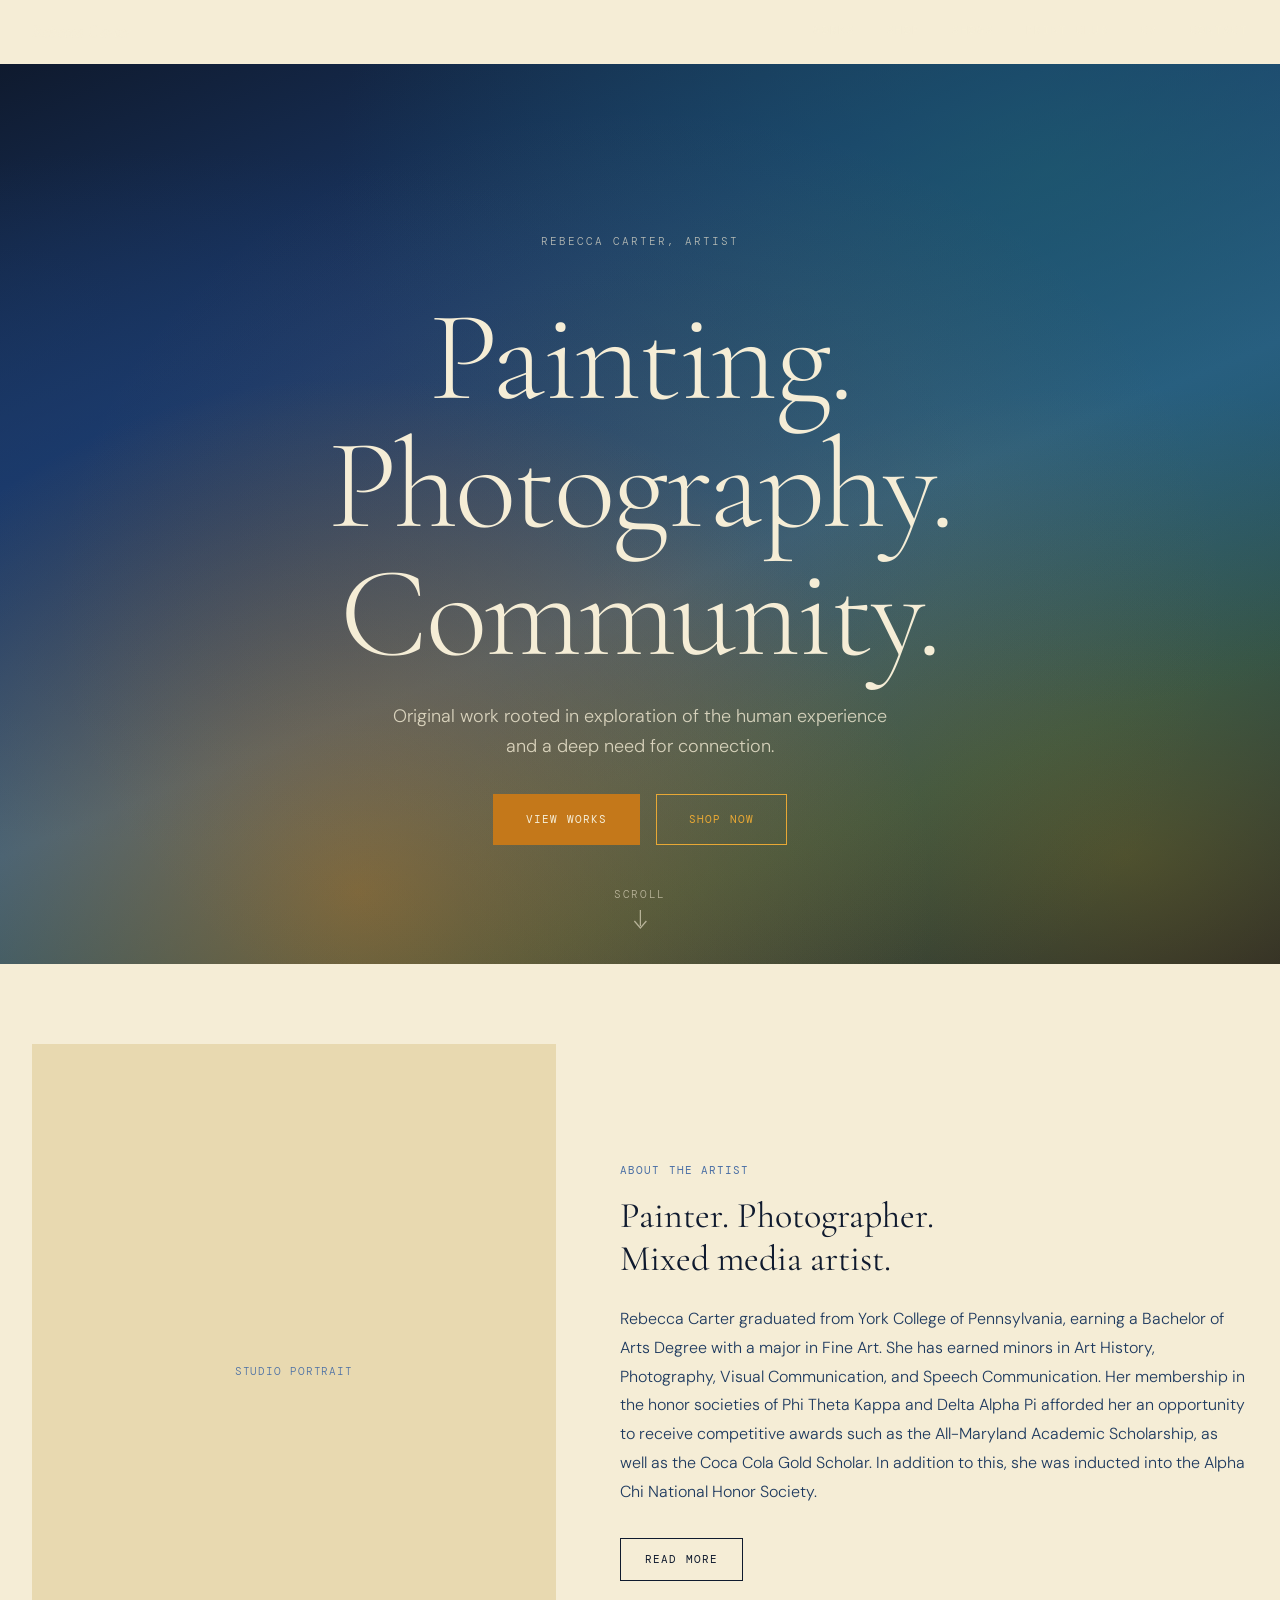
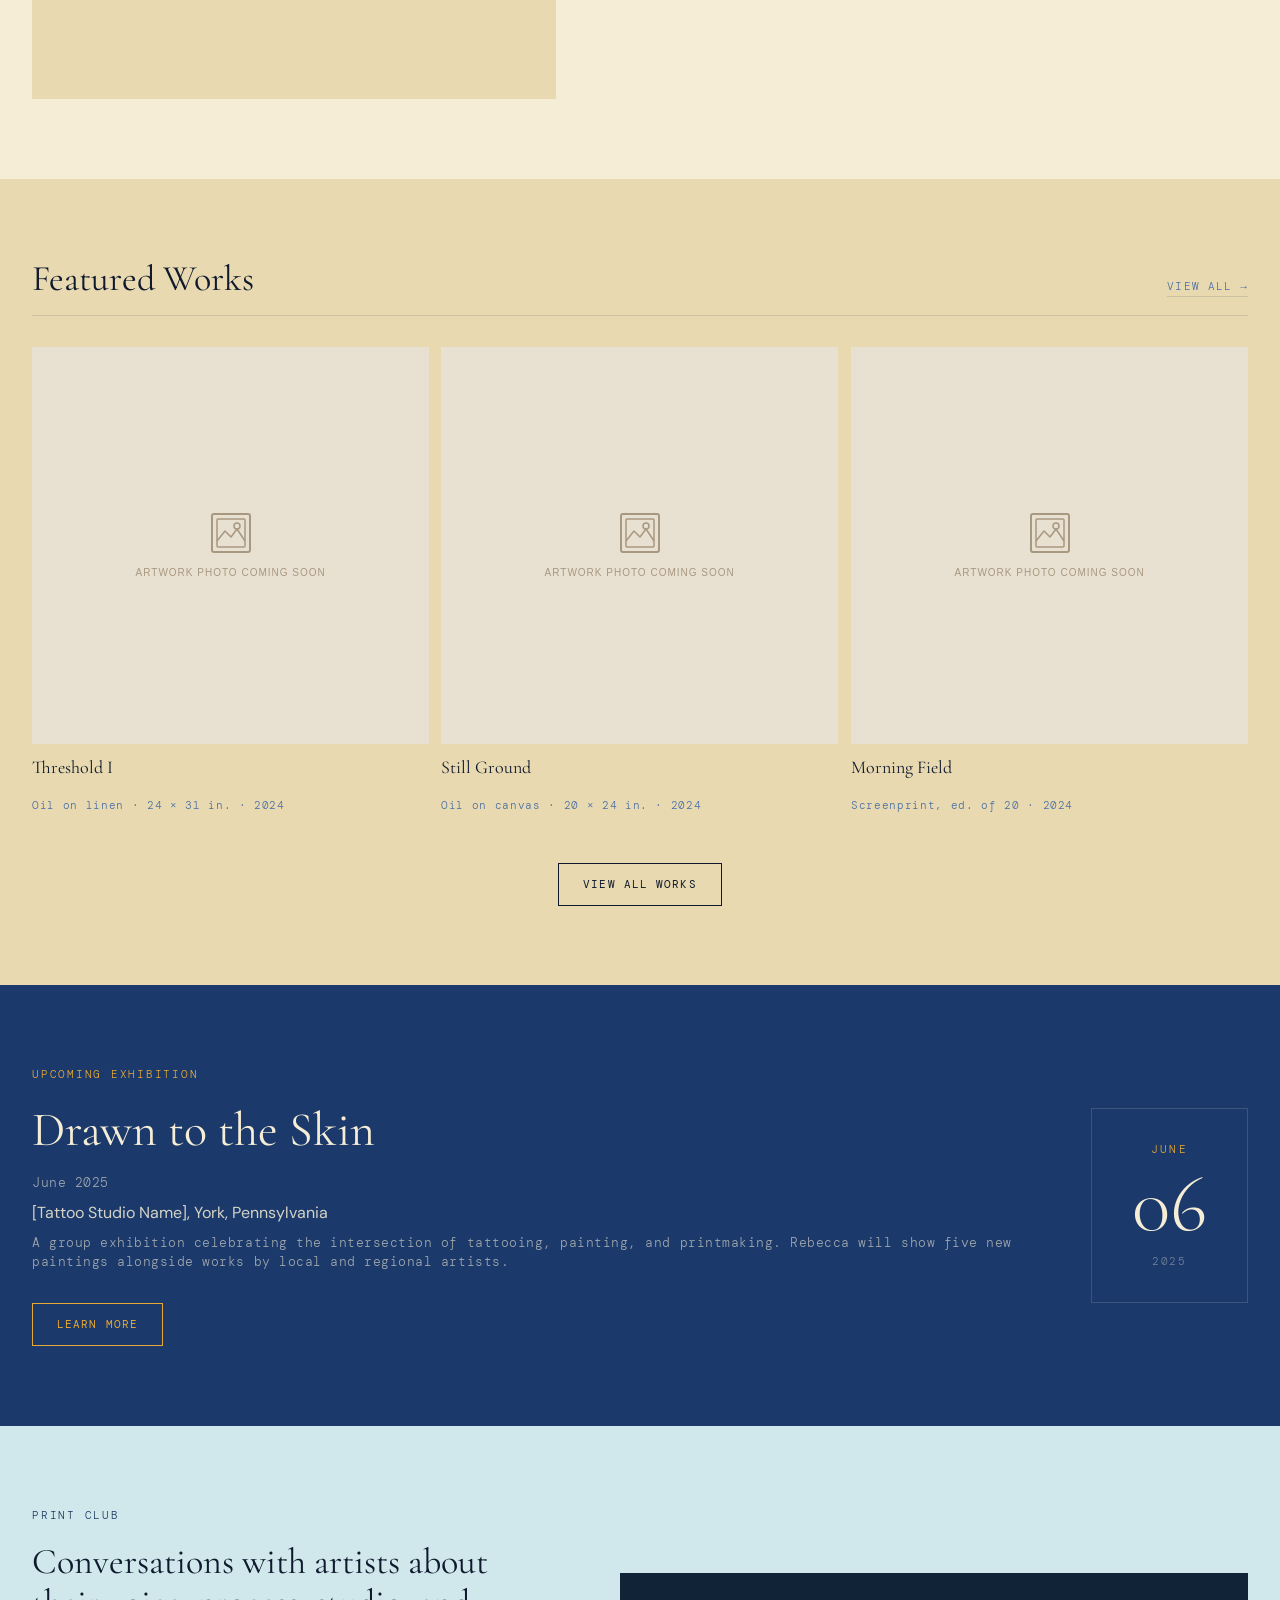
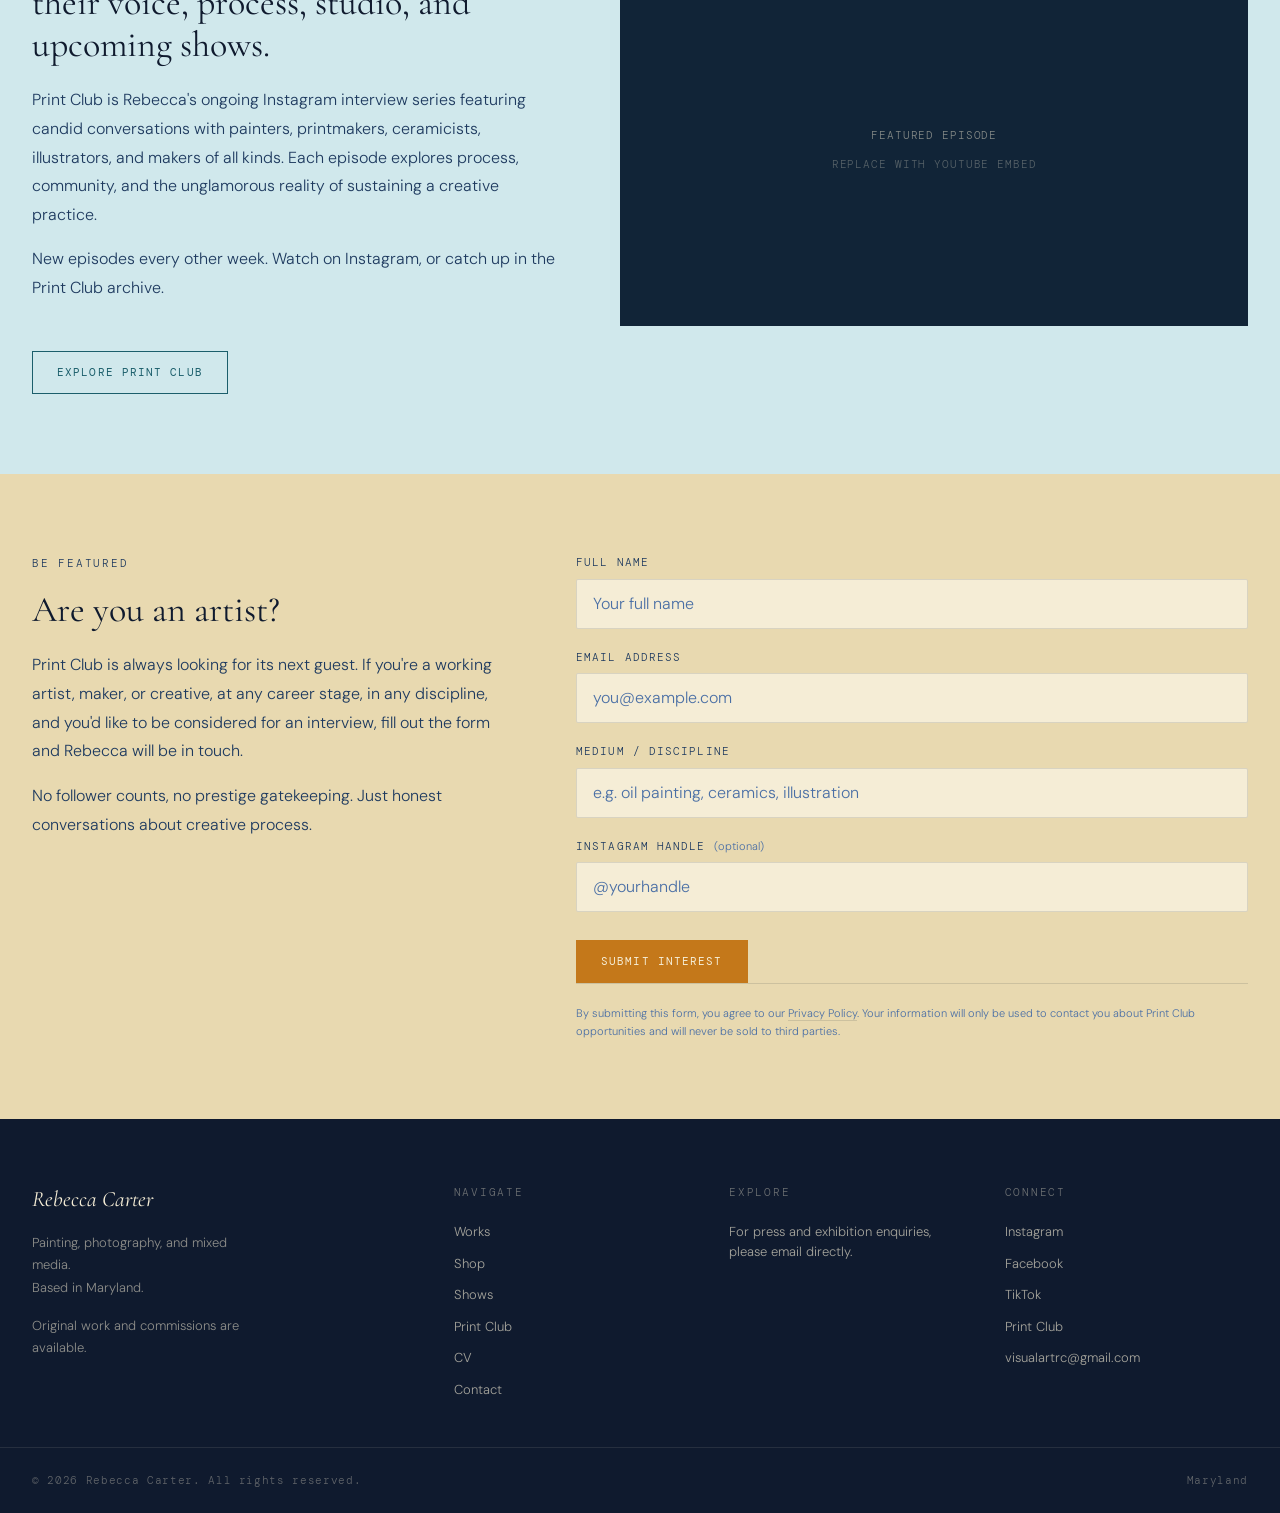
==== index.html @ 57b6abd5 "Shows: unify data into one file, add past-show galleries, newsletter consent Applies Prompt 5 from R" ====
<!DOCTYPE html>
<html lang="en">
<head>
  <meta charset="UTF-8" />
  <meta name="viewport" content="width=device-width, initial-scale=1.0" />
  <title>Rebecca Carter, Artist</title>
  <meta name="description"
        content="Rebecca Carter is a painter, printmaker, and community builder. Explore original works, limited-edition prints, and Print Club, an ongoing interview series celebrating artists." />
  <link rel="stylesheet" href="css/styles.css" />

  <!-- Open Graph (swap in real image when available) -->
  <meta property="og:title"       content="Rebecca Carter, Artist" />
  <meta property="og:description" content="Paintings, craft, and community." />
  <meta property="og:image"       content="https://rebeccacarter.net/assets/images/og-image.jpg" />
  <meta property="og:type"        content="website" />
</head>

<!-- nav-transparent: makes the fixed nav start clear over the video hero -->
<body class="nav-transparent">

  <!-- ① NAV — injected by main.js using NAV_LINKS config -->
  <div id="site-nav"></div>

  <main>

    <!-- ========================================================
         ② HERO — Full-screen video background
         ======================================================== -->
    <section class="hero hero--video" aria-label="Hero">

      <!--
        VIDEO: autoplay + muted are required by all browsers for autoplay to work.
        poster shows a still frame while the video loads.
        Replace the src paths once real assets are available.
        Recommended encoding: H.264 MP4, 1920×1080, ≤ 10 MB, no audio track.
      -->
      <video
        class="hero__bg-video"
        autoplay
        muted
        loop
        playsinline
        preload="none"
        poster="assets/images/hero-poster.jpg"
        aria-hidden="true">
        <source src="assets/videos/hero.mp4" type="video/mp4" />
      </video>

      <!-- Gradient overlay — improves text legibility over any video content -->
      <div class="hero__overlay" aria-hidden="true"></div>

      <div class="hero__content">
        <p class="hero__eyebrow reveal">Rebecca Carter, Artist</p>

        <h1 class="hero__headline reveal reveal-delay-1">
          Painting.<br />Photography.<br />Community.<!-- SWAP: may change to "Collectors" -->
        </h1>

        <p class="hero__tagline reveal reveal-delay-2">
          Original work rooted in exploration of the human experience and a deep need for connection.
        </p>

        <div class="hero__ctas reveal reveal-delay-3">
          <a href="pages/portfolio.html" class="btn btn--filled-light btn--lg">
            View Works
          </a>
          <a href="pages/shop.html" class="btn btn--light btn--lg">
            Shop Now
          </a>
        </div>
      </div>

      <!-- Scroll indicator -->
      <div class="scroll-indicator" aria-hidden="true">
        <span class="scroll-indicator__text">Scroll</span>
        <svg width="14" height="22" viewBox="0 0 14 22" fill="none"
             xmlns="http://www.w3.org/2000/svg" aria-hidden="true">
          <line x1="7" y1="0" x2="7" y2="16" stroke="currentColor" stroke-width="1.25"/>
          <polyline points="1,11 7,18 13,11" fill="none" stroke="currentColor" stroke-width="1.25"/>
        </svg>
      </div>

    </section>


    <!-- ========================================================
         ③ ABOUT SNIPPET — 2-column: image left, bio right
         ======================================================== -->
    <section class="section" aria-labelledby="about-heading">
      <div class="container">
        <div class="about-grid">

          <!-- Left: portrait / studio photo
               Replace .placeholder with:
               <img src="assets/images/rebecca-portrait.jpg"
                    alt="Rebecca Carter in her studio"
                    loading="lazy" />              -->
          <!-- SWAP: Rebecca's photo goes here -->
          <div class="about-image reveal">
            <div class="placeholder">Studio portrait</div>
          </div>

          <!-- Right: bio -->
          <div class="about-text">
            <h4 class="label reveal">About the Artist</h4>

            <h2 id="about-heading" class="reveal reveal-delay-1">
              Painter. Photographer.<br />Mixed media artist.
            </h2>

            <!-- REWRITE PENDING: Rebecca will supply new bio copy -->
            <p class="reveal reveal-delay-2">
              Rebecca Carter graduated from York College of Pennsylvania, earning a Bachelor
              of Arts Degree with a major in Fine Art. She has earned minors in Art History,
              Photography, Visual Communication, and Speech Communication. Her membership
              in the honor societies of Phi Theta Kappa and Delta Alpha Pi afforded her an
              opportunity to receive competitive awards such as the All-Maryland Academic
              Scholarship, as well as the Coca Cola Gold Scholar. In addition to this, she
              was inducted into the Alpha Chi National Honor Society.
            </p>
            <!-- /REWRITE PENDING -->

            <a href="pages/cv.html"
               class="btn reveal reveal-delay-3"
               aria-label="Read Rebecca's full biography and CV">
              Read More
            </a>
          </div>

        </div>
      </div>
    </section>


    <!-- ========================================================
         ④ FEATURED WORKS — 3-column grid
         ======================================================== -->
    <section class="section section--alt" aria-labelledby="featured-heading">
      <!-- DECISION PENDING: may convert from featured works to featured series for broader exposure -->
      <div class="container">

        <div class="section-header reveal">
          <h2 id="featured-heading">Featured Works</h2>
          <a href="pages/portfolio.html" aria-label="View all works">View All &rarr;</a>
        </div>

        <!--
          ARTWORK CARDS — add or remove cards as needed.
          For each image replace .placeholder with:
            <img src="assets/images/your-file.jpg"
                 alt="Work title, medium, dimensions, year"
                 loading="lazy" />
        -->
        <div class="artwork-grid artwork-grid--3">

          <div class="artwork-card reveal">
            <a href="pages/portfolio.html" aria-label="View Threshold I">
              <div class="artwork-card__image">
                <!-- REPLACE: swap this div with <img src="assets/images/threshold-i.jpg" alt="Threshold I" loading="lazy"> -->
                <div class="placeholder" style="background:#E8E0D0; flex-direction:column; gap:10px; color:#A89880;">
                  <svg xmlns="http://www.w3.org/2000/svg" width="44" height="44" viewBox="0 0 44 44" fill="none" aria-hidden="true"><rect x="3" y="3" width="38" height="38" rx="2" stroke="#A89880" stroke-width="2"/><rect x="8" y="8" width="28" height="28" rx="1" stroke="#A89880" stroke-width="1.5"/><path d="M8 30 L16 20 L22 26 L28 18 L36 30" stroke="#A89880" stroke-width="1.5" fill="none" stroke-linejoin="round"/><circle cx="28" cy="15" r="3" stroke="#A89880" stroke-width="1.5"/></svg>
                  <span style="font-size:10px; letter-spacing:0.1em; text-transform:uppercase; font-family:sans-serif;">Artwork photo coming soon</span>
                </div>
              </div>
            </a>
            <div class="artwork-card__meta">
              <p class="artwork-card__title">Threshold I</p>
              <p class="artwork-card__medium">Oil on linen &middot; 24 &times; 31 in. &middot; 2024</p>
            </div>
          </div>

          <div class="artwork-card reveal reveal-delay-1">
            <a href="pages/portfolio.html" aria-label="View Still Ground">
              <div class="artwork-card__image">
                <!-- REPLACE: swap this div with <img src="assets/images/still-ground.jpg" alt="Still Ground" loading="lazy"> -->
                <div class="placeholder" style="background:#E8E0D0; flex-direction:column; gap:10px; color:#A89880;">
                  <svg xmlns="http://www.w3.org/2000/svg" width="44" height="44" viewBox="0 0 44 44" fill="none" aria-hidden="true"><rect x="3" y="3" width="38" height="38" rx="2" stroke="#A89880" stroke-width="2"/><rect x="8" y="8" width="28" height="28" rx="1" stroke="#A89880" stroke-width="1.5"/><path d="M8 30 L16 20 L22 26 L28 18 L36 30" stroke="#A89880" stroke-width="1.5" fill="none" stroke-linejoin="round"/><circle cx="28" cy="15" r="3" stroke="#A89880" stroke-width="1.5"/></svg>
                  <span style="font-size:10px; letter-spacing:0.1em; text-transform:uppercase; font-family:sans-serif;">Artwork photo coming soon</span>
                </div>
              </div>
            </a>
            <div class="artwork-card__meta">
              <p class="artwork-card__title">Still Ground</p>
              <p class="artwork-card__medium">Oil on canvas &middot; 20 &times; 24 in. &middot; 2024</p>
            </div>
          </div>

          <div class="artwork-card reveal reveal-delay-2">
            <a href="pages/portfolio.html" aria-label="View Morning Field (Print)">
              <div class="artwork-card__image">
                <!-- REPLACE: swap this div with <img src="assets/images/morning-field.jpg" alt="Morning Field" loading="lazy"> -->
                <div class="placeholder" style="background:#E8E0D0; flex-direction:column; gap:10px; color:#A89880;">
                  <svg xmlns="http://www.w3.org/2000/svg" width="44" height="44" viewBox="0 0 44 44" fill="none" aria-hidden="true"><rect x="3" y="3" width="38" height="38" rx="2" stroke="#A89880" stroke-width="2"/><rect x="8" y="8" width="28" height="28" rx="1" stroke="#A89880" stroke-width="1.5"/><path d="M8 30 L16 20 L22 26 L28 18 L36 30" stroke="#A89880" stroke-width="1.5" fill="none" stroke-linejoin="round"/><circle cx="28" cy="15" r="3" stroke="#A89880" stroke-width="1.5"/></svg>
                  <span style="font-size:10px; letter-spacing:0.1em; text-transform:uppercase; font-family:sans-serif;">Artwork photo coming soon</span>
                </div>
              </div>
            </a>
            <div class="artwork-card__meta">
              <p class="artwork-card__title">Morning Field</p>
              <p class="artwork-card__medium">Screenprint, ed. of 20 &middot; 2024</p>
            </div>
          </div>

        </div>

        <div style="text-align:center; margin-top:var(--sp-12);" class="reveal">
          <a href="pages/portfolio.html" class="btn">View All Works</a>
        </div>

      </div>
    </section>


    <!-- ========================================================
         ⑤ UPCOMING SHOW CALLOUT — dark ink banner
         ======================================================== -->
    <section class="show-callout" aria-labelledby="show-heading" id="upcomingShowSection">
      <div class="container">

        <div id="upcomingShowContent">
          <p class="show-callout__label reveal">Upcoming Exhibition</p>

          <!--
            UPDATE: Replace placeholder show name, date range, venue name, and
            address once confirmed. The decorative date block (right column)
            uses the opening night day.
          -->
          <h2 id="show-heading" class="reveal reveal-delay-1">
            Drawn to the Skin
          </h2>

          <div class="show-callout__meta reveal reveal-delay-2">
            <span>June 2025</span>
            <strong>
              [Tattoo Studio Name], York, Pennsylvania
            </strong>
            <span>
              A group exhibition celebrating the intersection of tattooing, painting,
              and printmaking. Rebecca will show five new paintings alongside works
              by local and regional artists.
            </span>
          </div>

          <a href="pages/shows.html"
             class="btn btn--light reveal reveal-delay-3"
             aria-label="Learn more about the June show in York PA">
            Learn More
          </a>
        </div>

        <!--
          FALLBACK: shown instead of the content above whenever UPCOMING_SHOWS
          (see script near the end of this file) has no entries. Once Prompt 5's
          shared shows data file exists, UPCOMING_SHOWS should read from it directly.
        -->
        <div id="noUpcomingShowsFallback" style="display:none;">
          <p class="show-callout__label reveal">Upcoming Exhibition</p>
          <h2 class="reveal reveal-delay-1">No Upcoming Shows Right Now</h2>
          <div class="show-callout__meta reveal reveal-delay-2">
            <span>
              No upcoming shows right now. In the meantime, you can find my work in the shop.
            </span>
          </div>
          <div class="reveal reveal-delay-3" style="display:flex; gap:var(--sp-4); margin-top:var(--sp-4);">
            <a href="pages/shop.html" class="btn btn--light">
              Shop
            </a>
            <a href="#" target="_blank" rel="noopener noreferrer" class="btn btn--light">
              <!-- SWAP: eBay store URL -->
              eBay Store
            </a>
          </div>
        </div>

        <!-- Decorative date block — hidden on tablet/mobile via CSS -->
        <div class="show-callout__date-block" aria-hidden="true">
          <span class="show-callout__month">June</span>
          <span class="show-callout__day">06</span>
          <span class="show-callout__year">2025</span>
        </div>

      </div>
    </section>


    <!-- ========================================================
         ⑥ PRINT CLUB TEASER — sage green, interview series
         ======================================================== -->
    <section class="section pc-teaser" aria-labelledby="pc-heading">
      <div class="container">
        <div class="pc-teaser-grid">

          <!-- Left: text -->
          <div class="pc-teaser__text">
            <p class="pc-teaser__eyebrow reveal">Print Club</p>

            <h2 id="pc-heading" class="reveal reveal-delay-1">
              Conversations with artists about their voice, process, studio, and upcoming shows.
            </h2>

            <p class="reveal reveal-delay-2">
              Print Club is Rebecca's ongoing Instagram interview series featuring candid
              conversations with painters, printmakers, ceramicists, illustrators, and
              makers of all kinds. Each episode explores process, community, and the
              unglamorous reality of sustaining a creative practice.
            </p>

            <p class="reveal reveal-delay-2">
              New episodes every other week. Watch on Instagram, or catch up in the
              Print Club archive.
            </p>

            <a href="pages/print-club.html"
               class="btn btn--sage reveal reveal-delay-3"
               aria-label="Explore Print Club episodes">
              Explore Print Club
            </a>
          </div>

          <!-- Right: featured video embed (16:9) -->
          <div class="reveal reveal-delay-1">
            <!--
              EMBED: Replace the placeholder below with a real YouTube iframe.
              Copy-paste the block below and fill in YOUR_VIDEO_ID:

              <iframe
                src="https://www.youtube.com/embed/YOUR_VIDEO_ID"
                title="Print Club — Featured Interview"
                allow="accelerometer; autoplay; clipboard-write; encrypted-media; gyroscope; picture-in-picture; web-share"
                allowfullscreen
                loading="lazy">
              </iframe>

              Or for a self-hosted video:
              <video controls poster="assets/images/pc-episode-poster.jpg">
                <source src="assets/videos/print-club-episode.mp4" type="video/mp4" />
              </video>
            -->
            <div class="video-embed" role="img" aria-label="Print Club featured episode, video placeholder">
              <div class="placeholder">
                <span>Featured Episode</span>
                <span class="placeholder__sub">Replace with YouTube embed</span>
              </div>
            </div>
          </div>

        </div>
      </div>
    </section>


    <!-- ========================================================
         ⑦ ARTIST SIGN-UP — interest form for Print Club guests
         ======================================================== -->
    <section class="section artist-signup" id="artist-signup"
             aria-labelledby="signup-heading">
      <div class="container">
        <div class="signup-layout">

          <!-- Left: intro copy -->
          <div class="signup-intro">
            <p class="signup-intro__eyebrow reveal">Be Featured</p>

            <h2 id="signup-heading" class="reveal reveal-delay-1">
              Are you an artist?
            </h2>

            <p class="reveal reveal-delay-2">
              Print Club is always looking for its next guest. If you're a working
              artist, maker, or creative, at any career stage, in any discipline,
              and you'd like to be considered for an interview, fill out the form and
              Rebecca will be in touch.
            </p>

            <p class="reveal reveal-delay-2">
              No follower counts, no prestige gatekeeping. Just honest conversations
              about creative process.
            </p>
          </div>

          <!-- Right: form -->
          <div class="reveal reveal-delay-1">

            <!--
              BACKEND REQUIRED — This form uses Formspree for zero-config submissions.

              Setup (free tier handles 50 submissions/month):
              1. Sign up at formspree.io
              2. Click "New Form", give it a name, and copy the form endpoint URL
              3. Replace "YOUR_FORM_ID" in the action attribute below
              4. Formspree will email Rebecca with each submission

              Alternative: replace the action with any serverless function endpoint
              (Netlify Forms, AWS Lambda, etc.) — see README for details.
            -->
            <form
              class="form"
              id="artistSignupForm"
              action="https://formspree.io/f/YOUR_FORM_ID"
              method="POST">

              <!-- Honeypot spam field — hidden from real users -->
              <input type="text" name="_gotcha" style="display:none" tabindex="-1" />
              <!-- Send to a readable subject line in Formspree -->
              <input type="hidden" name="_subject" value="Print Club Artist Interest" />

              <div class="form-group">
                <label class="form-label" for="artistName">Full Name</label>
                <input
                  class="form-input"
                  type="text"
                  id="artistName"
                  name="name"
                  autocomplete="name"
                  placeholder="Your full name"
                  required />
              </div>

              <div class="form-group">
                <label class="form-label" for="artistEmail">Email Address</label>
                <input
                  class="form-input"
                  type="email"
                  id="artistEmail"
                  name="email"
                  autocomplete="email"
                  placeholder="you@example.com"
                  required />
              </div>

              <div class="form-group">
                <label class="form-label" for="artistMedium">Medium / Discipline</label>
                <input
                  class="form-input"
                  type="text"
                  id="artistMedium"
                  name="medium"
                  placeholder="e.g. oil painting, ceramics, illustration"
                  required />
              </div>

              <div class="form-group">
                <label class="form-label" for="artistInstagram">
                  Instagram Handle
                  <span style="font-family:var(--font-body); letter-spacing:0; text-transform:none;
                                color:var(--ink-light); font-size:var(--text-xs);"> (optional)</span>
                </label>
                <input
                  class="form-input"
                  type="text"
                  id="artistInstagram"
                  name="instagram"
                  placeholder="@yourhandle"
                  autocomplete="off" />
              </div>

              <button
                type="submit"
                class="btn btn--filled-terra"
                style="align-self:flex-start; margin-top:var(--sp-2);">
                Submit Interest
              </button>

            </form>

            <!-- Legal disclaimer -->
            <p class="legal-disclaimer">
              By submitting this form, you agree to our
              <a href="#">Privacy Policy</a>.
              Your information will only be used to contact you about Print Club
              opportunities and will never be sold to third parties.
            </p>

          </div>
        </div>
      </div>
    </section>


  </main>

  <!-- ⑧ FOOTER — injected by main.js -->
  <div id="site-footer"></div>

  <script src="js/main.js"></script>
  <script src="data/shows.js"></script>

  <script>
  (function () {
    'use strict';

    /* Same SHOWS_DATA file (data/shows.js) that pages/shows.html renders
       from — this just checks whether any upcoming show exists. */
    var upcomingShows = SHOWS_DATA.filter(function (s) { return s.status === 'upcoming'; });

    var content        = document.getElementById('upcomingShowContent');
    var fallback       = document.getElementById('noUpcomingShowsFallback');
    var dateBlock      = document.querySelector('#upcomingShowSection .show-callout__date-block');

    if (upcomingShows.length === 0 && content && fallback) {
      content.style.display  = 'none';
      fallback.style.display = 'block';
      if (dateBlock) dateBlock.style.display = 'none';
    }
  })();
  </script>

</body>
</html>
---- css/styles.css ----
/* ============================================================
   Rebecca Carter — Design System
   ============================================================ */

/* 0. Fonts
   ============================================================ */

@import url('https://fonts.googleapis.com/css2?family=Cormorant+Garamond:ital,wght@0,300;0,400;0,500;1,300;1,400;1,500&family=DM+Mono:wght@300;400&family=DM+Sans:wght@300;400;500&display=swap');


/* 1. Custom Properties
   ============================================================ */

:root {
  /* Palette — Van Gogh */
  --cream:        #F5EDD6;   /* warm parchment        */
  --cream-dark:   #E8D9B0;   /* deeper wheat          */
  --ink:          #0F1A2E;   /* deep midnight blue    */
  --ink-mid:      #1E3A5F;   /* cobalt blue           */
  --ink-light:    #4A6FA5;   /* periwinkle            */
  --terra:        #C4781A;   /* golden ochre          */
  --terra-light:  #E8A835;   /* sunflower yellow      */
  --terra-pale:   #FAF0D0;   /* pale wheat            */
  --sage:         #1B5E6B;   /* deep teal             */
  --sage-pale:    #D0E8EC;   /* pale teal             */
  --gold:         #B8860B;   /* dark goldenrod        */
  --gold-pale:    #FFF3C4;   /* pale gold             */

  /* Typography */
  --font-display: 'Cormorant Garamond', Georgia, serif;
  --font-body:    'DM Sans', system-ui, sans-serif;
  --font-mono:    'DM Mono', 'Courier New', monospace;

  /* Type scale */
  --text-xs:   0.6875rem;   /* 11px */
  --text-sm:   0.8125rem;   /* 13px */
  --text-base: 1rem;        /* 16px */
  --text-md:   1.125rem;    /* 18px */
  --text-lg:   1.375rem;    /* 22px */
  --text-xl:   1.75rem;     /* 28px */
  --text-2xl:  2.25rem;     /* 36px */
  --text-3xl:  3rem;        /* 48px */
  --text-4xl:  4rem;        /* 64px */

  /* Spacing scale */
  --sp-1:  0.25rem;
  --sp-2:  0.5rem;
  --sp-3:  0.75rem;
  --sp-4:  1rem;
  --sp-5:  1.25rem;
  --sp-6:  1.5rem;
  --sp-8:  2rem;
  --sp-10: 2.5rem;
  --sp-12: 3rem;
  --sp-16: 4rem;
  --sp-20: 5rem;
  --sp-24: 6rem;
  --sp-32: 8rem;

  /* Layout */
  --max-width:    1280px;
  --nav-height:   64px;
  --border-color: color-mix(in srgb, var(--ink) 12%, transparent);

  /* Motion */
  --ease-out:  cubic-bezier(0.22, 1, 0.36, 1);
  --ease-in:   cubic-bezier(0.64, 0, 0.78, 0);
  --duration:  0.3s;

  /* Radius */
  --radius-sm: 2px;
  --radius:    4px;
}


/* 2. Reset
   ============================================================ */

*, *::before, *::after {
  box-sizing: border-box;
  margin: 0;
  padding: 0;
}

html {
  font-size: 16px;
  scroll-behavior: smooth;
  -webkit-text-size-adjust: 100%;
  hanging-punctuation: first last;
}

body {
  min-height: 100vh;
  line-height: 1.5;
  -webkit-font-smoothing: antialiased;
  text-rendering: optimizeLegibility;
}

img, picture, video, canvas, svg {
  display: block;
  max-width: 100%;
}

input, button, textarea, select {
  font: inherit;
}

p, h1, h2, h3, h4, h5, h6 {
  overflow-wrap: break-word;
}

ul, ol {
  list-style: none;
}

a {
  color: inherit;
  text-decoration: none;
}


/* 3. Base
   ============================================================ */

body {
  background-color: var(--cream);
  color: var(--ink);
  font-family: var(--font-body);
  font-weight: 300;
  font-size: var(--text-base);
  display: flex;
  flex-direction: column;
}

main {
  flex: 1;
  padding-top: var(--nav-height);
}

::selection {
  background-color: var(--terra-pale);
  color: var(--terra);
}


/* 4. Typography
   ============================================================ */

/* Display / Headings — Cormorant Garamond */
h1, h2, h3,
.display,
.heading {
  font-family: var(--font-display);
  font-weight: 400;
  line-height: 1.1;
  color: var(--ink);
}

h1          { font-size: clamp(var(--text-3xl), 6vw, var(--text-4xl)); }
h2          { font-size: clamp(var(--text-xl), 3.5vw, var(--text-3xl)); }
h3          { font-size: var(--text-lg); }
h4          { font-family: var(--font-mono); font-size: var(--text-xs); font-weight: 400;
              letter-spacing: 0.12em; text-transform: uppercase; color: var(--ink-light); }

/* Body — DM Sans */
p {
  font-family: var(--font-body);
  font-weight: 300;
  font-size: var(--text-base);
  line-height: 1.7;
  color: var(--ink-mid);
  margin-bottom: var(--sp-4);
}

p:last-child { margin-bottom: 0; }

/* Mono / labels — DM Mono */
.label, .tag, .mono {
  font-family: var(--font-mono);
  font-size: var(--text-xs);
  font-weight: 400;
  letter-spacing: 0.1em;
  text-transform: uppercase;
  color: var(--ink-light);
}

/* Utility */
.text-display  { font-family: var(--font-display); }
.text-body     { font-family: var(--font-body); }
.text-mono     { font-family: var(--font-mono); }
.text-italic   { font-style: italic; }
.text-muted    { color: var(--ink-light); }
.text-terra    { color: var(--terra); }
.text-sage     { color: var(--sage); }
.text-gold     { color: var(--gold); }
.text-sm       { font-size: var(--text-sm); }
.text-xs       { font-size: var(--text-xs); }
.text-center   { text-align: center; }
.text-balance  { text-wrap: balance; }


/* 5. Layout Utilities
   ============================================================ */

.container {
  width: 100%;
  max-width: var(--max-width);
  margin-inline: auto;
  padding-inline: var(--sp-8);
}

.section {
  padding-block: var(--sp-20);
}

.section--sm {
  padding-block: var(--sp-12);
}

.section--alt {
  background-color: var(--cream-dark);
}

.divider {
  border: none;
  border-top: 1px solid var(--border-color);
  margin-block: var(--sp-8);
}

/* Grid */
.grid {
  display: grid;
  gap: var(--sp-3);
}

.grid-2 { grid-template-columns: repeat(2, 1fr); }
.grid-3 { grid-template-columns: repeat(3, 1fr); }
.grid-4 { grid-template-columns: repeat(4, 1fr); }

.grid-auto-fill {
  grid-template-columns: repeat(auto-fill, minmax(280px, 1fr));
}

/* Flex */
.flex        { display: flex; }
.flex-center { display: flex; align-items: center; justify-content: center; }
.flex-between{ display: flex; align-items: center; justify-content: space-between; }
.gap-sm      { gap: var(--sp-4); }
.gap-md      { gap: var(--sp-8); }

/* Max widths */
.prose  { max-width: 60ch; }
.narrow { max-width: 480px; }


/* 6. Navigation
   ============================================================ */

.site-nav {
  position: fixed;
  top: 0;
  left: 0;
  right: 0;
  height: var(--nav-height);
  background-color: var(--ink);
  border-bottom: 1px solid color-mix(in srgb, var(--cream) 10%, transparent);
  z-index: 200;
  /* Own compositor layer — prevents scroll from triggering nav repaints */
  transform: translateZ(0);
  /* Subtle backdrop blur for when content scrolls under */
  backdrop-filter: blur(8px);
  -webkit-backdrop-filter: blur(8px);
  background-color: color-mix(in srgb, var(--ink) 95%, transparent);
}

.site-nav .container {
  height: 100%;
  display: flex;
  align-items: center;
  justify-content: space-between;
}

/* Logo */
.nav-logo a {
  font-family: var(--font-display);
  font-style: italic;
  font-weight: 400;
  font-size: var(--text-md);
  color: var(--cream);
  letter-spacing: 0.01em;
  transition: color var(--duration) var(--ease-out);
}

.nav-logo a:hover { color: var(--terra-light); }

/* Links */
.nav-links {
  display: flex;
  align-items: center;
  gap: var(--sp-8);
}

.nav-links a {
  font-family: var(--font-mono);
  font-size: var(--text-xs);
  font-weight: 400;
  letter-spacing: 0.12em;
  text-transform: uppercase;
  color: color-mix(in srgb, var(--cream) 70%, transparent);
  position: relative;
  padding-bottom: 2px;
  transition: color var(--duration) var(--ease-out);
}

.nav-links a::after {
  content: '';
  position: absolute;
  bottom: 0;
  left: 0;
  right: 0;
  height: 1px;
  background-color: var(--terra-light);
  transform: scaleX(0);
  transform-origin: left;
  transition: transform var(--duration) var(--ease-out);
}

.nav-links a:hover { color: var(--cream); }
.nav-links a:hover::after { transform: scaleX(1); }

.nav-links a.active {
  color: var(--terra-light);
}

.nav-links a.active::after {
  transform: scaleX(1);
}

/* Mobile toggle */
.nav-toggle {
  display: none;
  flex-direction: column;
  justify-content: center;
  gap: 5px;
  background: none;
  border: none;
  cursor: pointer;
  padding: var(--sp-2);
  width: 36px;
  height: 36px;
}

.nav-toggle span {
  display: block;
  width: 22px;
  height: 1.5px;
  background-color: var(--cream);
  transition: transform var(--duration) var(--ease-out),
              opacity var(--duration) var(--ease-out);
}

.nav-toggle[aria-expanded="true"] span:nth-child(1) {
  transform: translateY(6.5px) rotate(45deg);
}
.nav-toggle[aria-expanded="true"] span:nth-child(2) {
  opacity: 0;
  transform: scaleX(0);
}
.nav-toggle[aria-expanded="true"] span:nth-child(3) {
  transform: translateY(-6.5px) rotate(-45deg);
}


/* 7. Reveal Animation (driven by IntersectionObserver in main.js)
   ============================================================ */

.reveal {
  opacity: 0;
  transform: translateY(28px);
  transition: opacity 0.7s var(--ease-out),
              transform 0.7s var(--ease-out);
  will-change: transform;
}

.reveal.is-visible {
  opacity: 1;
  transform: translateY(0);
}

/* Stagger children by adding delay via nth-child or data attributes */
.reveal-delay-1 { transition-delay: 0.1s; }
.reveal-delay-2 { transition-delay: 0.2s; }
.reveal-delay-3 { transition-delay: 0.3s; }
.reveal-delay-4 { transition-delay: 0.4s; }


/* 8. Hero (Home)
   ============================================================ */

.hero {
  min-height: calc(100vh - var(--nav-height));
  display: flex;
  flex-direction: column;
  align-items: center;
  justify-content: center;
  text-align: center;
  padding-block: var(--sp-32);
  padding-inline: var(--sp-8);
}

.hero__eyebrow {
  font-family: var(--font-mono);
  font-size: var(--text-xs);
  letter-spacing: 0.18em;
  text-transform: uppercase;
  color: var(--terra);
  margin-bottom: var(--sp-5);
}

.hero__title {
  font-family: var(--font-display);
  font-weight: 300;
  font-size: clamp(var(--text-3xl), 8vw, var(--text-4xl));
  line-height: 1.05;
  letter-spacing: -0.01em;
  max-width: 14ch;
}

.hero__subtitle {
  font-family: var(--font-display);
  font-style: italic;
  font-weight: 300;
  font-size: clamp(var(--text-md), 2.5vw, var(--text-xl));
  color: var(--ink-light);
  margin-top: var(--sp-4);
  letter-spacing: 0.02em;
}

.hero__media {
  width: 100%;
  max-width: 900px;
  margin-top: var(--sp-12);
  aspect-ratio: 16 / 9;
  overflow: hidden;
  background-color: var(--cream-dark);
}

.hero__media img,
.hero__media video {
  width: 100%;
  height: 100%;
  object-fit: cover;
}


/* 9. Artwork Grid / Cards
   ============================================================ */

.artwork-grid {
  display: grid;
  gap: var(--sp-3);
}

.artwork-grid--2 { grid-template-columns: repeat(2, 1fr); }
.artwork-grid--3 { grid-template-columns: repeat(3, 1fr); }
.artwork-grid--4 { grid-template-columns: repeat(4, 1fr); }

.artwork-card {
  display: flex;
  flex-direction: column;
}

.artwork-card__image {
  position: relative;
  overflow: hidden;
  background-color: var(--cream-dark);
  aspect-ratio: 1 / 1;
}

.artwork-card__image--portrait  { aspect-ratio: 3 / 4; }
.artwork-card__image--landscape { aspect-ratio: 4 / 3; }

.artwork-card__image img,
.artwork-card__image video {
  width: 100%;
  height: 100%;
  object-fit: cover;
  transition: transform 0.6s var(--ease-out);
}

.artwork-card:hover .artwork-card__image img,
.artwork-card:hover .artwork-card__image video {
  transform: scale(1.04);
}

.artwork-card__meta {
  padding-top: var(--sp-3);
}

.artwork-card__title {
  font-family: var(--font-display);
  font-size: var(--text-md);
  font-weight: 400;
  color: var(--ink);
  line-height: 1.3;
}

.artwork-card__medium {
  font-family: var(--font-mono);
  font-size: var(--text-xs);
  color: var(--ink-light);
  margin-top: var(--sp-1);
  letter-spacing: 0.06em;
}

.artwork-card__price {
  font-family: var(--font-body);
  font-size: var(--text-sm);
  font-weight: 400;
  color: var(--ink-mid);
  margin-top: var(--sp-2);
}


/* 10. Page Hero (inner pages)
   ============================================================ */

.page-hero {
  padding-block: var(--sp-16) var(--sp-10);
  border-bottom: 1px solid var(--border-color);
}

.page-hero__label {
  font-family: var(--font-mono);
  font-size: var(--text-xs);
  letter-spacing: 0.16em;
  text-transform: uppercase;
  color: var(--terra-light);
  margin-bottom: var(--sp-4);
}

.page-hero h1 {
  font-size: clamp(var(--text-2xl), 5vw, var(--text-4xl));
  font-weight: 300;
}

.page-hero__lead {
  margin-top: var(--sp-5);
  font-size: var(--text-md);
  color: var(--ink-mid);
  max-width: 52ch;
}


/* 11. Section Headers
   ============================================================ */

.section-header {
  display: flex;
  align-items: baseline;
  justify-content: space-between;
  margin-bottom: var(--sp-8);
  padding-bottom: var(--sp-4);
  border-bottom: 1px solid var(--border-color);
}

.section-header h2 {
  font-size: clamp(var(--text-xl), 3vw, var(--text-2xl));
}

.section-header a {
  font-family: var(--font-mono);
  font-size: var(--text-xs);
  letter-spacing: 0.1em;
  text-transform: uppercase;
  color: var(--ink-light);
  border-bottom: 1px solid var(--border-color);
  padding-bottom: 1px;
  transition: color var(--duration) var(--ease-out),
              border-color var(--duration) var(--ease-out);
}

.section-header a:hover {
  color: var(--terra-light);
  border-color: var(--terra-light);
}


/* 12. Portfolio — Filter + Grid
   ============================================================ */

.filter-bar {
  display: flex;
  flex-wrap: wrap;
  gap: var(--sp-2);
  margin-bottom: var(--sp-8);
}

.filter-btn {
  font-family: var(--font-mono);
  font-size: var(--text-xs);
  letter-spacing: 0.1em;
  text-transform: uppercase;
  padding: var(--sp-2) var(--sp-5);
  border: 1px solid var(--border-color);
  background: none;
  cursor: pointer;
  color: var(--ink-mid);
  transition: border-color var(--duration) var(--ease-out),
              color var(--duration) var(--ease-out),
              background-color var(--duration) var(--ease-out);
}

.filter-btn:hover {
  border-color: var(--ink);
  color: var(--ink);
}

.filter-btn.is-active {
  background-color: var(--ink);
  border-color: var(--ink);
  color: var(--cream);
}


/* 13. Shop
   ============================================================ */

.shop-grid {
  display: grid;
  grid-template-columns: repeat(auto-fill, minmax(280px, 1fr));
  gap: var(--sp-8);
}

.shop-card {
  display: flex;
  flex-direction: column;
}

.shop-card__image {
  aspect-ratio: 3 / 4;
  overflow: hidden;
  background-color: var(--cream-dark);
  margin-bottom: var(--sp-4);
}

.shop-card__image img {
  width: 100%;
  height: 100%;
  object-fit: cover;
  transition: transform 0.6s var(--ease-out);
}

.shop-card:hover .shop-card__image img {
  transform: scale(1.04);
}

.shop-card__category {
  font-family: var(--font-mono);
  font-size: var(--text-xs);
  letter-spacing: 0.1em;
  text-transform: uppercase;
  color: var(--ink-light);
  margin-bottom: var(--sp-2);
}

.shop-card__title {
  font-family: var(--font-display);
  font-size: var(--text-lg);
  font-weight: 400;
  line-height: 1.25;
  margin-bottom: var(--sp-2);
}

.shop-card__medium {
  font-size: var(--text-sm);
  color: var(--ink-light);
  margin-bottom: var(--sp-3);
}

.shop-card__footer {
  display: flex;
  align-items: center;
  justify-content: space-between;
  margin-top: auto;
  padding-top: var(--sp-4);
  border-top: 1px solid var(--border-color);
}

.shop-card__price {
  font-family: var(--font-display);
  font-size: var(--text-xl);
  font-weight: 400;
  color: var(--ink);
}

.shop-card__sold {
  font-family: var(--font-mono);
  font-size: var(--text-xs);
  letter-spacing: 0.08em;
  text-transform: uppercase;
  color: var(--ink-light);
}


/* 14. CV
   ============================================================ */

.cv-layout {
  display: grid;
  grid-template-columns: 220px 1fr;
  gap: var(--sp-8) var(--sp-16);
  align-items: start;
}

.cv-sidebar {
  position: sticky;
  top: calc(var(--nav-height) + var(--sp-8));
}

.cv-sidebar nav {
  display: flex;
  flex-direction: column;
  gap: var(--sp-2);
}

.cv-sidebar a {
  font-family: var(--font-mono);
  font-size: var(--text-xs);
  letter-spacing: 0.1em;
  text-transform: uppercase;
  color: var(--ink-light);
  padding: var(--sp-2) 0;
  border-bottom: 1px solid transparent;
  transition: color var(--duration), border-color var(--duration);
}

.cv-sidebar a:hover {
  color: var(--terra);
  border-color: var(--terra);
}

.cv-section {
  margin-bottom: var(--sp-12);
  scroll-margin-top: calc(var(--nav-height) + var(--sp-8));
}

.cv-section h2 {
  font-family: var(--font-mono);
  font-size: var(--text-xs);
  font-weight: 400;
  letter-spacing: 0.14em;
  text-transform: uppercase;
  color: var(--ink-light);
  margin-bottom: var(--sp-6);
  padding-bottom: var(--sp-3);
  border-bottom: 1px solid var(--border-color);
}

.cv-entry {
  display: grid;
  grid-template-columns: 72px 1fr;
  gap: var(--sp-4);
  margin-bottom: var(--sp-5);
}

.cv-year {
  font-family: var(--font-mono);
  font-size: var(--text-xs);
  color: var(--ink-light);
  padding-top: 3px;
  letter-spacing: 0.04em;
}

.cv-detail strong {
  display: block;
  font-family: var(--font-body);
  font-weight: 400;
  font-size: var(--text-base);
  color: var(--ink);
  line-height: 1.4;
}

.cv-detail span {
  font-size: var(--text-sm);
  color: var(--ink-light);
}


/* 15. Shows
   ============================================================ */

.shows-list {
  display: flex;
  flex-direction: column;
}

.show-entry {
  display: grid;
  grid-template-columns: 96px 1fr auto;
  gap: var(--sp-6);
  align-items: start;
  padding-block: var(--sp-6);
  border-bottom: 1px solid var(--border-color);
}

.show-entry:first-child {
  border-top: 1px solid var(--border-color);
}

.show-date {
  font-family: var(--font-mono);
  font-size: var(--text-xs);
  color: var(--ink-light);
  letter-spacing: 0.06em;
  padding-top: 3px;
}

.show-title {
  font-family: var(--font-display);
  font-size: var(--text-lg);
  font-weight: 400;
  color: var(--ink);
  line-height: 1.2;
  margin-bottom: var(--sp-2);
}

.show-venue {
  font-size: var(--text-sm);
  color: var(--ink-light);
}

.badge {
  display: inline-flex;
  align-items: center;
  font-family: var(--font-mono);
  font-size: var(--text-xs);
  letter-spacing: 0.08em;
  text-transform: uppercase;
  padding: var(--sp-1) var(--sp-3);
  border: 1px solid var(--border-color);
  border-radius: 100px;
  color: var(--ink-light);
  white-space: nowrap;
}

.badge--upcoming {
  border-color: var(--terra);
  color: var(--terra);
  background-color: var(--terra-pale);
}

.badge--sold {
  border-color: var(--sage);
  color: var(--sage);
  background-color: var(--sage-pale);
}

.badge--new {
  border-color: var(--gold);
  color: var(--gold);
  background-color: var(--gold-pale);
}


/* 16. Print Club
   ============================================================ */

.benefits-grid {
  display: grid;
  grid-template-columns: repeat(auto-fill, minmax(220px, 1fr));
  gap: var(--sp-4);
  margin-bottom: var(--sp-12);
}

.benefit-card {
  padding: var(--sp-6);
  border: 1px solid var(--border-color);
  background-color: var(--cream-dark);
}

.benefit-card__icon {
  font-family: var(--font-mono);
  font-size: var(--text-xs);
  letter-spacing: 0.1em;
  text-transform: uppercase;
  color: var(--terra);
  margin-bottom: var(--sp-4);
}

.benefit-card h3 {
  font-family: var(--font-display);
  font-size: var(--text-md);
  font-weight: 400;
  color: var(--ink);
  margin-bottom: var(--sp-3);
}

.benefit-card p {
  font-size: var(--text-sm);
  line-height: 1.65;
}


/* 17. Forms
   ============================================================ */

.form {
  display: flex;
  flex-direction: column;
  gap: var(--sp-5);
}

.form-group {
  display: flex;
  flex-direction: column;
  gap: var(--sp-2);
}

.form-label {
  font-family: var(--font-mono);
  font-size: var(--text-xs);
  letter-spacing: 0.1em;
  text-transform: uppercase;
  color: var(--ink-mid);
}

.form-input,
.form-select {
  width: 100%;
  padding: var(--sp-3) var(--sp-4);
  border: 1px solid var(--border-color);
  border-radius: var(--radius-sm);
  background-color: var(--cream);
  color: var(--ink);
  font-family: var(--font-body);
  font-size: var(--text-base);
  font-weight: 300;
  outline: none;
  transition: border-color var(--duration) var(--ease-out),
              box-shadow var(--duration) var(--ease-out);
  appearance: none;
}

.form-input::placeholder { color: var(--ink-light); }

.form-input:focus,
.form-select:focus {
  border-color: var(--ink-mid);
  box-shadow: 0 0 0 3px color-mix(in srgb, var(--ink) 8%, transparent);
}

.form-hint {
  font-size: var(--text-sm);
  color: var(--ink-light);
  line-height: 1.5;
}


/* 18. Buttons
   ============================================================ */

.btn {
  display: inline-flex;
  align-items: center;
  justify-content: center;
  gap: var(--sp-2);
  font-family: var(--font-mono);
  font-size: var(--text-xs);
  font-weight: 400;
  letter-spacing: 0.1em;
  text-transform: uppercase;
  padding: var(--sp-3) var(--sp-6);
  border: 1px solid var(--ink);
  background: none;
  color: var(--ink);
  cursor: pointer;
  transition: background-color var(--duration) var(--ease-out),
              color var(--duration) var(--ease-out),
              border-color var(--duration) var(--ease-out);
}

.btn:hover {
  background-color: var(--ink);
  color: var(--cream);
}

.btn--terra {
  border-color: var(--terra);
  color: var(--terra);
}
.btn--terra:hover {
  background-color: var(--terra);
  color: var(--cream);
}

.btn--filled {
  background-color: var(--ink);
  color: var(--cream);
}
.btn--filled:hover {
  background-color: var(--ink-mid);
  border-color: var(--ink-mid);
}

.btn--filled-terra {
  background-color: var(--terra);
  border-color: var(--terra);
  color: var(--cream);
}
.btn--filled-terra:hover {
  background-color: #7a3220;
  border-color: #7a3220;
}

.btn--lg {
  padding: var(--sp-4) var(--sp-8);
  font-size: var(--text-xs);
}

.btn--sm {
  padding: var(--sp-2) var(--sp-4);
}


/* 19. Image/Video Placeholders
   ============================================================ */

.placeholder {
  display: flex;
  align-items: center;
  justify-content: center;
  width: 100%;
  height: 100%;
  background-color: var(--cream-dark);
  color: var(--ink-light);
  font-family: var(--font-mono);
  font-size: var(--text-xs);
  letter-spacing: 0.08em;
  text-transform: uppercase;
}


/* 20. Footer
   ============================================================ */

.site-footer {
  background-color: var(--ink);
  color: var(--cream);
}

.footer-body {
  padding-block: var(--sp-16) var(--sp-12);
  border-bottom: 1px solid color-mix(in srgb, var(--cream) 10%, transparent);
}

.footer-grid {
  display: grid;
  grid-template-columns: 1.6fr 1fr 1fr 1fr;
  gap: var(--sp-8);
}

/* Brand column */
.footer-brand__logo {
  display: block;
  font-family: var(--font-display);
  font-style: italic;
  font-weight: 400;
  font-size: var(--text-lg);
  color: var(--cream);
  margin-bottom: var(--sp-4);
}

.footer-brand p {
  font-size: var(--text-sm);
  color: color-mix(in srgb, var(--cream) 55%, transparent);
  line-height: 1.7;
  max-width: 26ch;
}

.footer-brand p:first-of-type { margin-top: var(--sp-4); }

/* Nav / Info / Connect columns */
.footer-col__heading {
  font-family: var(--font-mono);
  font-size: var(--text-xs);
  letter-spacing: 0.16em;
  text-transform: uppercase;
  color: color-mix(in srgb, var(--cream) 40%, transparent);
  margin-bottom: var(--sp-5);
}

.footer-col__links {
  display: flex;
  flex-direction: column;
  gap: var(--sp-3);
}

.footer-col__links a,
.footer-col__links span {
  font-size: var(--text-sm);
  color: color-mix(in srgb, var(--cream) 65%, transparent);
  line-height: 1.5;
  transition: color var(--duration) var(--ease-out);
}

.footer-col__links a:hover {
  color: var(--cream);
}

/* Bottom bar */
.footer-bottom {
  display: flex;
  align-items: center;
  justify-content: space-between;
  flex-wrap: wrap;
  gap: var(--sp-4);
  padding-block: var(--sp-6);
}

.footer-bottom span {
  font-family: var(--font-mono);
  font-size: var(--text-xs);
  letter-spacing: 0.06em;
  color: color-mix(in srgb, var(--cream) 35%, transparent);
}


/* 21. Responsive
   ============================================================ */

@media (max-width: 1024px) {
  .cv-layout {
    grid-template-columns: 180px 1fr;
    gap: var(--sp-6) var(--sp-10);
  }

  .footer-grid {
    grid-template-columns: 1fr 1fr;
    gap: var(--sp-10) var(--sp-8);
  }

  .footer-brand {
    grid-column: 1 / -1;
  }
}

@media (max-width: 768px) {
  /* Nav */
  .nav-toggle { display: flex; }

  .nav-links {
    display: none;
    position: fixed;
    inset: var(--nav-height) 0 0 0;
    background-color: var(--ink);
    flex-direction: column;
    justify-content: center;
    align-items: center;
    gap: var(--sp-8);
    z-index: 190;
  }

  .nav-links.is-open { display: flex; }

  .nav-links a {
    font-size: var(--text-sm);
    letter-spacing: 0.14em;
  }

  /* Hero */
  .hero { padding-block: var(--sp-16); }

  /* Grids */
  .artwork-grid--3,
  .artwork-grid--4 {
    grid-template-columns: repeat(2, 1fr);
  }

  .grid-3, .grid-4 {
    grid-template-columns: repeat(2, 1fr);
  }

  /* Shows */
  .show-entry {
    grid-template-columns: 1fr;
    gap: var(--sp-2);
  }

  /* CV */
  .cv-layout {
    grid-template-columns: 1fr;
  }

  .cv-sidebar {
    position: static;
    display: none; /* hide sidebar nav on mobile; scroll to sections directly */
  }

  .cv-entry {
    grid-template-columns: 56px 1fr;
  }

  /* Footer */
  .footer-grid {
    grid-template-columns: 1fr;
    gap: var(--sp-8);
  }

  .footer-brand { grid-column: auto; }

  /* Section */
  .section       { padding-block: var(--sp-12); }
  .section--sm   { padding-block: var(--sp-8); }

  /* Container */
  .container { padding-inline: var(--sp-5); }
}

@media (max-width: 480px) {
  .artwork-grid--2,
  .artwork-grid--3,
  .artwork-grid--4,
  .grid-2, .grid-3, .grid-4 {
    grid-template-columns: 1fr;
  }

  .shop-grid {
    grid-template-columns: 1fr;
  }

  .filter-bar { gap: var(--sp-1); }
}


/* 22. Hero — Video Variant
   ============================================================ */

.hero--video {
  /* Override base .hero: stretch to full viewport, let video fill it */
  position: relative;
  min-height: 100vh;
  padding-block: 0;
  padding-inline: 0;
  overflow: hidden;
  display: grid;
  place-items: center;
}

/* Background video — sits beneath the gradient overlay */
.hero__bg-video {
  position: absolute;
  inset: 0;
  width: 100%;
  height: 100%;
  object-fit: cover;
  z-index: 0;
  /* Darken and desaturate so the Van Gogh gradient is the star */
  filter: brightness(0.45) saturate(0.5);
}

/* Van Gogh night-sky gradient — static layered gradient, no background-position
   animation (which forces full repaints). The ::after pseudo-element below adds
   a subtle breathing glow using opacity-only animation (GPU composited, no repaint). */
.hero__overlay {
  position: absolute;
  inset: 0;
  background:
    /* Teal streak — upper right */
    radial-gradient(ellipse at 82% 12%, rgba(27, 95, 107, 0.60) 0%, transparent 48%),
    /* Golden wheat glow — lower left */
    radial-gradient(ellipse at 28% 92%, rgba(196, 120, 26, 0.55) 0%, transparent 44%),
    /* Cobalt depth — mid left */
    radial-gradient(ellipse at 12% 48%, rgba(27, 58, 107, 0.70) 0%, transparent 52%),
    /* Warm gold accent — lower right */
    radial-gradient(ellipse at 88% 88%, rgba(184, 134, 11, 0.35) 0%, transparent 42%),
    /* Base: midnight → cobalt → sky blue → teal shadow */
    linear-gradient(
      158deg,
      #0F1A2E 0%,
      #1B3A6B 30%,
      #2E5F8A 56%,
      #1B4A52 78%,
      #0F1A2E 100%
    );
  z-index: 1;
}

/* Opacity-only pulse — GPU composited, zero repaint cost */
.hero__overlay::after {
  content: '';
  position: absolute;
  inset: 0;
  background: radial-gradient(ellipse at 50% 60%, rgba(196, 120, 26, 0.15) 0%, transparent 65%);
  animation: pulse 6s ease-in-out infinite alternate;
}

@keyframes pulse {
  from { opacity: 0.1; }
  to   { opacity: 0.2; }
}

/* Hero content sits above overlay */
.hero__content {
  position: relative;
  z-index: 2;
  display: flex;
  flex-direction: column;
  align-items: center;
  text-align: center;
  padding: calc(var(--nav-height) + var(--sp-16)) var(--sp-8) var(--sp-20);
  max-width: 860px;
  width: 100%;
}

.hero__content .hero__eyebrow {
  color: color-mix(in srgb, var(--cream) 70%, transparent);
}

/* Oversized headline */
.hero__headline {
  font-family: var(--font-display);
  font-weight: 300;
  font-size: clamp(3.25rem, 10vw, 8rem);
  line-height: 1.0;
  letter-spacing: -0.02em;
  color: var(--cream);
  margin-block: var(--sp-6) var(--sp-6);
}

.hero__tagline {
  font-family: var(--font-body);
  font-weight: 300;
  font-size: clamp(var(--text-base), 2vw, var(--text-md));
  color: color-mix(in srgb, var(--cream) 80%, transparent);
  max-width: 44ch;
  line-height: 1.65;
  margin-bottom: 0;
}

/* CTA row */
.hero__ctas {
  display: flex;
  gap: var(--sp-4);
  margin-top: var(--sp-8);
  flex-wrap: wrap;
  justify-content: center;
}

/* Scroll-down indicator */
.scroll-indicator {
  position: absolute;
  bottom: var(--sp-8);
  left: 50%;
  transform: translateX(-50%);
  z-index: 2;
  display: flex;
  flex-direction: column;
  align-items: center;
  gap: var(--sp-2);
  color: color-mix(in srgb, var(--cream) 60%, transparent);
  animation: scrollBounce 2.4s var(--ease-out) infinite;
}

.scroll-indicator__text {
  font-family: var(--font-mono);
  font-size: var(--text-xs);
  letter-spacing: 0.14em;
  text-transform: uppercase;
}

@keyframes scrollBounce {
  0%, 100% { transform: translateX(-50%) translateY(0);   opacity: 0.6; }
  50%       { transform: translateX(-50%) translateY(8px); opacity: 1;   }
}


/* 23. Nav — Transparent Variant (home page video hero)
   ============================================================ */

/* Body gets class="nav-transparent" on pages with a video hero */
.nav-transparent .site-nav {
  background-color: transparent;
  border-bottom-color: transparent;
  backdrop-filter: none;
  -webkit-backdrop-filter: none;
}

/* Resolves to opaque midnight once the hero scrolls out */
.nav-transparent .site-nav.is-scrolled {
  background-color: color-mix(in srgb, var(--ink) 96%, transparent);
  border-bottom-color: color-mix(in srgb, var(--cream) 10%, transparent);
  backdrop-filter: blur(8px);
  -webkit-backdrop-filter: blur(8px);
}

/* Transition both states */
.nav-transparent .site-nav,
.nav-transparent .site-nav.is-scrolled {
  transition: background-color 0.5s var(--ease-out),
              border-color 0.5s var(--ease-out),
              backdrop-filter 0.5s var(--ease-out);
}

/* Logo + links go cream when transparent */
.nav-transparent .site-nav:not(.is-scrolled) .nav-logo a,
.nav-transparent .site-nav:not(.is-scrolled) .nav-links a:not(.active) {
  color: color-mix(in srgb, var(--cream) 90%, transparent);
}

.nav-transparent .site-nav:not(.is-scrolled) .nav-links a:not(.active)::after {
  background-color: var(--cream);
}

.nav-transparent .site-nav:not(.is-scrolled) .nav-toggle span {
  background-color: var(--cream);
}


/* 24. Buttons — Light variants (for dark backgrounds)
   ============================================================ */

/* Sunflower-yellow outline on dark — Van Gogh palette */
.btn--light {
  border-color: var(--terra-light);
  color: var(--terra-light);
}
.btn--light:hover {
  background-color: var(--terra-light);
  border-color: var(--terra-light);
  color: var(--ink);
}

/* Golden-ochre filled on dark — primary CTA on dark backgrounds */
.btn--filled-light {
  background-color: var(--terra);
  border-color: var(--terra);
  color: var(--cream);
}
.btn--filled-light:hover {
  background-color: var(--terra-light);
  border-color: var(--terra-light);
  color: var(--ink);
}

/* Sage outline */
.btn--sage {
  border-color: var(--sage);
  color: var(--sage);
}
.btn--sage:hover {
  background-color: var(--sage);
  color: var(--cream);
}


/* 25. About Snippet
   ============================================================ */

.about-grid {
  display: grid;
  grid-template-columns: 5fr 6fr;
  gap: var(--sp-16);
  align-items: center;
}

.about-image {
  position: relative;
  aspect-ratio: 4 / 5;
  overflow: hidden;
  background-color: var(--cream-dark);
}

.about-image img {
  width: 100%;
  height: 100%;
  object-fit: cover;
}

/* Subtle offset shadow to give the image depth */
.about-image::after {
  content: '';
  position: absolute;
  inset: var(--sp-4) calc(-1 * var(--sp-4)) calc(-1 * var(--sp-4)) var(--sp-4);
  border: 1px solid var(--border-color);
  z-index: -1;
  pointer-events: none;
}

.about-text h2 {
  font-size: clamp(var(--text-xl), 3vw, var(--text-2xl));
  margin-top: var(--sp-4);
  margin-bottom: var(--sp-6);
  line-height: 1.2;
}

.about-text p {
  font-size: var(--text-base);
  line-height: 1.8;
  color: var(--ink-mid);
  margin-bottom: var(--sp-6);
}

.about-text .btn {
  margin-top: var(--sp-2);
}


/* 26. Upcoming Show Callout
   ============================================================ */

.show-callout {
  background-color: #1B3A6B;  /* deep cobalt — distinct from midnight nav */
  color: var(--cream);
  padding-block: var(--sp-20);
}

.show-callout .container {
  display: grid;
  grid-template-columns: 1fr auto;
  gap: var(--sp-12);
  align-items: center;
}

.show-callout__label {
  font-family: var(--font-mono);
  font-size: var(--text-xs);
  letter-spacing: 0.16em;
  text-transform: uppercase;
  color: var(--terra-light);
  margin-bottom: var(--sp-5);
}

.show-callout h2 {
  color: var(--cream);
  font-size: clamp(var(--text-xl), 4vw, var(--text-3xl));
  margin-bottom: var(--sp-4);
}

.show-callout__meta {
  display: flex;
  flex-direction: column;
  gap: var(--sp-2);
  margin-bottom: var(--sp-8);
}

.show-callout__meta span {
  font-size: var(--text-sm);
  color: color-mix(in srgb, var(--cream) 60%, transparent);
  font-family: var(--font-mono);
  letter-spacing: 0.04em;
}

.show-callout__meta strong {
  font-family: var(--font-body);
  font-weight: 400;
  color: color-mix(in srgb, var(--cream) 85%, transparent);
  font-size: var(--text-base);
}

/* Right column — decorative date block */
.show-callout__date-block {
  text-align: center;
  padding: var(--sp-8) var(--sp-10);
  border: 1px solid color-mix(in srgb, var(--cream) 15%, transparent);
  flex-shrink: 0;
}

.show-callout__month {
  font-family: var(--font-mono);
  font-size: var(--text-xs);
  letter-spacing: 0.2em;
  text-transform: uppercase;
  color: var(--terra-light);
  display: block;
  margin-bottom: var(--sp-2);
}

.show-callout__day {
  font-family: var(--font-display);
  font-size: 5rem;
  font-weight: 300;
  color: var(--cream);
  line-height: 1;
  display: block;
}

.show-callout__year {
  font-family: var(--font-mono);
  font-size: var(--text-xs);
  letter-spacing: 0.14em;
  color: color-mix(in srgb, var(--cream) 40%, transparent);
  display: block;
  margin-top: var(--sp-2);
}


/* 27. Print Club Teaser (sage)
   ============================================================ */

.pc-teaser {
  background-color: var(--sage-pale);
}

.pc-teaser-grid {
  display: grid;
  grid-template-columns: 5fr 6fr;
  gap: var(--sp-16);
  align-items: center;
}

.pc-teaser__eyebrow {
  font-family: var(--font-mono);
  font-size: var(--text-xs);
  letter-spacing: 0.16em;
  text-transform: uppercase;
  color: var(--sage);
  margin-bottom: var(--sp-4);
}

.pc-teaser__text h2 {
  font-size: clamp(var(--text-xl), 3.5vw, var(--text-2xl));
  margin-bottom: var(--sp-5);
  line-height: 1.15;
}

.pc-teaser__text p {
  color: var(--ink-mid);
  line-height: 1.8;
}

.pc-teaser__text .btn {
  margin-top: var(--sp-8);
}

/* 16:9 video embed wrapper */
.video-embed {
  position: relative;
  aspect-ratio: 16 / 9;
  overflow: hidden;
  background-color: var(--ink);
}

.video-embed iframe,
.video-embed video {
  position: absolute;
  inset: 0;
  width: 100%;
  height: 100%;
  border: none;
}

/* Placeholder shown when no real embed is present */
.video-embed .placeholder {
  flex-direction: column;
  gap: var(--sp-3);
  background-color: color-mix(in srgb, var(--ink) 85%, var(--sage));
  color: color-mix(in srgb, var(--cream) 50%, transparent);
}

.video-embed .placeholder .placeholder__sub {
  font-size: var(--text-xs);
  color: color-mix(in srgb, var(--cream) 30%, transparent);
}


/* 28. Artist Signup Section
   ============================================================ */

.artist-signup {
  background-color: var(--cream-dark);
}

.signup-layout {
  display: grid;
  grid-template-columns: 5fr 7fr;
  gap: var(--sp-16);
  align-items: start;
}

.signup-intro__eyebrow {
  font-family: var(--font-mono);
  font-size: var(--text-xs);
  letter-spacing: 0.16em;
  text-transform: uppercase;
  color: var(--terra-light);
  margin-bottom: var(--sp-4);
}

.signup-intro h2 {
  font-size: clamp(var(--text-xl), 3.5vw, var(--text-2xl));
  margin-bottom: var(--sp-5);
  line-height: 1.15;
}

.signup-intro p {
  color: var(--ink-mid);
  line-height: 1.8;
}

.legal-disclaimer {
  font-size: var(--text-xs);
  color: var(--ink-light);
  line-height: 1.65;
  margin-bottom: 0;
  padding-top: var(--sp-5);
  border-top: 1px solid var(--border-color);
}

.legal-disclaimer a {
  border-bottom: 1px solid var(--border-color);
  transition: color var(--duration), border-color var(--duration);
}

.legal-disclaimer a:hover {
  color: var(--ink);
  border-color: var(--ink);
}


/* 29. Responsive — new index sections
   ============================================================ */

@media (max-width: 1024px) {
  .about-grid {
    gap: var(--sp-10);
  }

  .pc-teaser-grid {
    gap: var(--sp-10);
  }

  .signup-layout {
    gap: var(--sp-10);
  }

  .show-callout .container {
    grid-template-columns: 1fr;
    gap: var(--sp-8);
  }

  .show-callout__date-block {
    display: none; /* Hide decorative block on tablet */
  }
}

@media (max-width: 768px) {
  .hero--video { min-height: 100svh; }

  .hero__headline {
    font-size: clamp(2.75rem, 12vw, 5rem);
  }

  .hero__ctas {
    flex-direction: column;
    align-items: center;
    gap: var(--sp-3);
  }

  .hero__ctas .btn {
    width: 100%;
    max-width: 280px;
    justify-content: center;
  }

  .about-grid {
    grid-template-columns: 1fr;
    gap: var(--sp-8);
  }

  .about-image::after { display: none; }

  .pc-teaser-grid {
    grid-template-columns: 1fr;
    gap: var(--sp-8);
  }

  /* Text above video on mobile */
  .pc-teaser-grid { direction: ltr; }

  .signup-layout {
    grid-template-columns: 1fr;
    gap: var(--sp-8);
  }
}

@media (max-width: 480px) {
  .hero__content {
    padding-top: calc(var(--nav-height) + var(--sp-8));
    padding-bottom: var(--sp-16);
  }
}


/* 30. Portfolio — Tabs, Filters, Cards
   ============================================================ */

/* ---- Portfolio hero ---- */

.portfolio-hero {
  padding-block: var(--sp-16) var(--sp-10);
  border-bottom: 1px solid var(--border-color);
}

.portfolio-hero__eyebrow {
  font-family: var(--font-mono);
  font-size: var(--text-xs);
  letter-spacing: 0.18em;
  text-transform: uppercase;
  color: var(--terra);
  margin-bottom: var(--sp-4);
}

.portfolio-hero h1 {
  font-size: clamp(var(--text-3xl), 8vw, var(--text-4xl));
  font-weight: 300;
  line-height: 1.0;
  letter-spacing: -0.02em;
}

.portfolio-hero__lead {
  margin-top: var(--sp-5);
  font-size: var(--text-md);
  color: var(--ink-light);
  max-width: 50ch;
  font-family: var(--font-display);
  font-style: italic;
}


/* ---- Tab bar ---- */

.tab-bar {
  position: sticky;
  top: var(--nav-height);
  z-index: 100;
  background-color: var(--cream);
  border-bottom: 1px solid var(--border-color);
}

.tab-bar__inner {
  display: flex;
  gap: 0;
}

.tab-btn {
  font-family: var(--font-mono);
  font-size: var(--text-xs);
  letter-spacing: 0.14em;
  text-transform: uppercase;
  font-weight: 400;
  padding: var(--sp-5) var(--sp-8);
  background: none;
  border: none;
  border-bottom: 2px solid transparent;
  margin-bottom: -1px; /* sit on top of .tab-bar border-bottom */
  cursor: pointer;
  color: var(--ink-light);
  transition: color var(--duration) var(--ease-out),
              border-color var(--duration) var(--ease-out);
}

.tab-btn:hover { color: var(--ink); }

.tab-btn.is-active {
  color: var(--terra);
  border-bottom-color: var(--terra);
}

/* Panel visibility */
.tab-panel { display: none; }
.tab-panel.is-active { display: block; }


/* ---- Filter row (grouped: Year + Medium) ---- */

.filter-row {
  display: flex;
  flex-wrap: wrap;
  align-items: center;
  gap: var(--sp-6);
  padding-block: var(--sp-6);
  border-bottom: 1px solid var(--border-color);
  margin-bottom: var(--sp-8);
}

.filter-group {
  display: flex;
  align-items: center;
  gap: var(--sp-2);
  flex-wrap: wrap;
}

.filter-group__label {
  font-family: var(--font-mono);
  font-size: var(--text-xs);
  letter-spacing: 0.1em;
  text-transform: uppercase;
  color: var(--ink-light);
  padding-right: var(--sp-2);
  border-right: 1px solid var(--border-color);
  margin-right: var(--sp-2);
  white-space: nowrap;
}

/* Reuse .filter-btn from base styles */

/* No-results message */
.no-results {
  grid-column: 1 / -1;
  text-align: center;
  padding-block: var(--sp-16);
  font-family: var(--font-display);
  font-style: italic;
  font-size: var(--text-lg);
  color: var(--ink-light);
}


/* ---- Painting card (portrait 3:4) ---- */

.painting-card {
  display: flex;
  flex-direction: column;
}

.painting-card__image {
  position: relative;
  aspect-ratio: 3 / 4;
  overflow: hidden;
  background-color: var(--cream-dark);
  cursor: pointer;
}

.painting-card__image img {
  width: 100%;
  height: 100%;
  object-fit: cover;
  transition: transform 0.5s var(--ease-out);
}

.painting-card:hover .painting-card__image img {
  transform: scale(1.03);
}

/* Hover overlay with "open" hint */
.painting-card__image::after {
  content: 'View';
  position: absolute;
  inset: 0;
  display: flex;
  align-items: center;
  justify-content: center;
  font-family: var(--font-mono);
  font-size: var(--text-xs);
  letter-spacing: 0.14em;
  text-transform: uppercase;
  color: var(--cream);
  background-color: rgba(26, 20, 16, 0);
  transition: background-color 0.35s var(--ease-out);
}

.painting-card:hover .painting-card__image::after {
  background-color: rgba(26, 20, 16, 0.32);
}

.painting-card__meta {
  padding-top: var(--sp-4);
  display: flex;
  flex-direction: column;
  flex: 1;
}

.painting-card__title {
  font-family: var(--font-display);
  font-size: var(--text-md);
  font-weight: 400;
  color: var(--ink);
  line-height: 1.25;
  margin-bottom: var(--sp-1);
}

.painting-card__medium {
  font-family: var(--font-mono);
  font-size: var(--text-xs);
  color: var(--ink-light);
  letter-spacing: 0.06em;
  margin-bottom: var(--sp-1);
}

.painting-card__year {
  font-family: var(--font-mono);
  font-size: var(--text-xs);
  color: var(--ink-light);
  letter-spacing: 0.06em;
}

.painting-card__footer {
  display: flex;
  align-items: center;
  justify-content: space-between;
  margin-top: var(--sp-4);
  padding-top: var(--sp-4);
  border-top: 1px solid var(--border-color);
}

.painting-card__price {
  font-family: var(--font-display);
  font-size: var(--text-lg);
  font-weight: 400;
  color: var(--ink);
}

.painting-card__price--nfs {
  font-family: var(--font-mono);
  font-size: var(--text-xs);
  letter-spacing: 0.1em;
  text-transform: uppercase;
  color: var(--ink-light);
  font-weight: 400;
}


/* ---- Photo grid + card (landscape 16:9) ---- */

/* CSS columns masonry — images display at natural height */
.photo-grid {
  columns: 3;
  column-gap: var(--sp-5);
}

.photo-card {
  display: block;
  break-inside: avoid;
  margin-bottom: var(--sp-5);
}

.photo-card__image {
  position: relative;
  overflow: hidden;
  background-color: var(--ink);
  cursor: pointer;
  display: block;
}

.photo-card__image img {
  width: 100%;
  height: auto;
  display: block;
  transition: transform 0.5s var(--ease-out);
  filter: saturate(0.9) brightness(0.95);
}

.photo-card:hover .photo-card__image img {
  transform: scale(1.03);
  filter: saturate(1) brightness(1);
}

.photo-card__image::after {
  content: 'View';
  position: absolute;
  inset: 0;
  display: flex;
  align-items: center;
  justify-content: center;
  font-family: var(--font-mono);
  font-size: var(--text-xs);
  letter-spacing: 0.14em;
  text-transform: uppercase;
  color: var(--cream);
  background-color: rgba(26, 20, 16, 0);
  transition: background-color 0.35s var(--ease-out);
}

.photo-card:hover .photo-card__image::after {
  background-color: rgba(26, 20, 16, 0.38);
}

.photo-card__meta {
  padding-top: var(--sp-3);
}

.photo-card__title {
  font-family: var(--font-display);
  font-size: var(--text-md);
  font-weight: 400;
  color: var(--ink);
  line-height: 1.25;
  margin-bottom: var(--sp-1);
}

.photo-card__details {
  font-family: var(--font-mono);
  font-size: var(--text-xs);
  color: var(--ink-light);
  letter-spacing: 0.06em;
}


/* 31. Lightbox
   ============================================================ */

.lightbox {
  position: fixed;
  inset: 0;
  z-index: 500;
  display: flex;
  flex-direction: column;
  background-color: rgba(26, 20, 16, 0.97);
  color: var(--cream);
  /* Start invisible; JS adds .is-open after removing [hidden] */
  opacity: 0;
  pointer-events: none;
  transition: opacity 0.3s var(--ease-out);
}

.lightbox.is-open {
  opacity: 1;
  pointer-events: all;
}

/* Top bar: counter + close */
.lightbox__topbar {
  display: flex;
  align-items: center;
  justify-content: space-between;
  padding: var(--sp-4) var(--sp-6);
  flex-shrink: 0;
  border-bottom: 1px solid color-mix(in srgb, var(--cream) 8%, transparent);
}

.lightbox__counter {
  font-family: var(--font-mono);
  font-size: var(--text-xs);
  letter-spacing: 0.1em;
  color: color-mix(in srgb, var(--cream) 45%, transparent);
}

.lightbox__tab-label {
  font-family: var(--font-mono);
  font-size: var(--text-xs);
  letter-spacing: 0.14em;
  text-transform: uppercase;
  color: color-mix(in srgb, var(--cream) 35%, transparent);
}

.lightbox__close {
  width: 36px;
  height: 36px;
  display: flex;
  align-items: center;
  justify-content: center;
  background: none;
  border: 1px solid color-mix(in srgb, var(--cream) 18%, transparent);
  color: color-mix(in srgb, var(--cream) 70%, transparent);
  cursor: pointer;
  font-size: 1.125rem;
  line-height: 1;
  border-radius: var(--radius-sm);
  transition: border-color var(--duration), color var(--duration),
              background-color var(--duration);
  flex-shrink: 0;
}

.lightbox__close:hover {
  background-color: color-mix(in srgb, var(--cream) 10%, transparent);
  color: var(--cream);
  border-color: color-mix(in srgb, var(--cream) 35%, transparent);
}

/* Main stage: image + nav arrows */
.lightbox__stage {
  flex: 1;
  position: relative;
  display: flex;
  align-items: center;
  justify-content: center;
  overflow: hidden;
  padding: var(--sp-6);
}

.lightbox__figure {
  display: flex;
  align-items: center;
  justify-content: center;
  width: 100%;
  height: 100%;
}

/* Real image */
.lightbox__img {
  max-width: 100%;
  max-height: 100%;
  object-fit: contain;
  display: block;
}

/* Placeholder when no real image src exists */
.lightbox__figure .placeholder {
  width: min(480px, 80vw);
  background-color: color-mix(in srgb, var(--cream-dark) 15%, transparent);
  color: color-mix(in srgb, var(--cream) 40%, transparent);
  font-size: var(--text-sm);
}

/* Prev / Next arrows */
.lightbox__arrow {
  position: absolute;
  top: 50%;
  transform: translateY(-50%);
  width: 48px;
  height: 48px;
  display: flex;
  align-items: center;
  justify-content: center;
  background: none;
  border: 1px solid color-mix(in srgb, var(--cream) 18%, transparent);
  border-radius: var(--radius-sm);
  color: color-mix(in srgb, var(--cream) 70%, transparent);
  cursor: pointer;
  font-size: 1.25rem;
  transition: border-color var(--duration), color var(--duration),
              background-color var(--duration), opacity var(--duration);
}

.lightbox__arrow:hover {
  background-color: color-mix(in srgb, var(--cream) 10%, transparent);
  color: var(--cream);
  border-color: color-mix(in srgb, var(--cream) 35%, transparent);
}

.lightbox__arrow:disabled {
  opacity: 0.2;
  cursor: default;
  pointer-events: none;
}

.lightbox__arrow--prev { left: var(--sp-4); }
.lightbox__arrow--next { right: var(--sp-4); }

/* Bottom info panel */
.lightbox__info {
  flex-shrink: 0;
  display: grid;
  grid-template-columns: 1fr auto;
  align-items: end;
  gap: var(--sp-8);
  padding: var(--sp-5) var(--sp-8);
  border-top: 1px solid color-mix(in srgb, var(--cream) 8%, transparent);
}

.lightbox__info-main {}

.lightbox__info-title {
  font-family: var(--font-display);
  font-size: var(--text-xl);
  font-weight: 400;
  color: var(--cream);
  line-height: 1.2;
  margin-bottom: var(--sp-2);
}

.lightbox__info-details {
  font-family: var(--font-mono);
  font-size: var(--text-xs);
  letter-spacing: 0.06em;
  color: color-mix(in srgb, var(--cream) 50%, transparent);
  margin-bottom: 0;
}

.lightbox__info-price {
  font-family: var(--font-display);
  font-size: var(--text-xl);
  font-weight: 400;
  color: var(--cream);
  white-space: nowrap;
}

.lightbox__info-price--nfs {
  font-family: var(--font-mono);
  font-size: var(--text-xs);
  letter-spacing: 0.12em;
  text-transform: uppercase;
  color: color-mix(in srgb, var(--cream) 40%, transparent);
}

/* Keyboard hint */
.lightbox__kbd-hint {
  font-family: var(--font-mono);
  font-size: var(--text-xs);
  color: color-mix(in srgb, var(--cream) 22%, transparent);
  letter-spacing: 0.06em;
  white-space: nowrap;
}


/* 32. Portfolio responsive
   ============================================================ */

@media (max-width: 1024px) {
  .photo-grid {
    columns: 2;
  }

  /* Reduce to 2 cols on tablet for paintings too */
  #paintingsGrid.artwork-grid--3 {
    grid-template-columns: repeat(2, 1fr);
  }
}

@media (max-width: 768px) {
  .tab-btn {
    padding: var(--sp-4) var(--sp-5);
    font-size: 0.625rem; /* slightly smaller on mobile */
  }

  .filter-row {
    flex-direction: column;
    align-items: flex-start;
    gap: var(--sp-4);
  }

  .filter-group__label {
    border-right: none;
    margin-right: 0;
    padding-right: 0;
    margin-bottom: var(--sp-1);
  }

  .filter-group {
    flex-direction: column;
    align-items: flex-start;
  }

  .filter-group .filter-btn { font-size: 0.625rem; padding: var(--sp-2) var(--sp-4); }

  .photo-grid {
    columns: 1;
  }

  #paintingsGrid.artwork-grid--3 {
    grid-template-columns: 1fr;
  }

  .lightbox__info {
    grid-template-columns: 1fr;
    gap: var(--sp-3);
    padding: var(--sp-4) var(--sp-5);
  }

  .lightbox__kbd-hint { display: none; }

  .lightbox__arrow {
    width: 40px;
    height: 40px;
    font-size: 1rem;
  }

  .lightbox__arrow--prev { left: var(--sp-2); }
  .lightbox__arrow--next { right: var(--sp-2); }

  .lightbox__stage { padding: var(--sp-3) var(--sp-10); }
}


/* 33. Shop page — hero, two-column layout, product cards, in-store banner
   ============================================================ */

/* ---- Shop hero ---- */

.shop-page-hero {
  padding-block: var(--sp-16) var(--sp-10);
  border-bottom: 1px solid var(--border-color);
}

.shop-page-hero__eyebrow {
  font-family: var(--font-mono);
  font-size: var(--text-xs);
  letter-spacing: 0.18em;
  text-transform: uppercase;
  color: var(--terra);
  margin-bottom: var(--sp-4);
}

.shop-page-hero h1 {
  font-size: clamp(var(--text-3xl), 8vw, var(--text-4xl));
  font-weight: 300;
  letter-spacing: -0.02em;
}

.shop-page-hero__lead {
  margin-top: var(--sp-5);
  font-family: var(--font-display);
  font-style: italic;
  font-size: clamp(var(--text-base), 2vw, var(--text-md));
  color: var(--ink-light);
  max-width: 52ch;
}


/* ---- Two-column shop layout ---- */

.shop-columns {
  display: grid;
  grid-template-columns: 1fr 1fr;
}

.shop-col--left {
  padding-right: var(--sp-12);
}

.shop-col--right {
  padding-left: var(--sp-12);
  border-left: 1px solid var(--border-color);
}


/* ---- Column header ---- */

.shop-col__header {
  display: flex;
  align-items: baseline;
  justify-content: space-between;
  padding-bottom: var(--sp-5);
  margin-bottom: var(--sp-8);
  border-bottom: 1px solid var(--border-color);
}

.shop-col__header h2 {
  font-size: clamp(var(--text-lg), 2.5vw, var(--text-2xl));
  line-height: 1.1;
}

.shop-col__count {
  font-family: var(--font-mono);
  font-size: var(--text-xs);
  letter-spacing: 0.08em;
  text-transform: uppercase;
  color: var(--ink-light);
  flex-shrink: 0;
  margin-left: var(--sp-4);
}


/* ---- Column note (bottom of paintings column) ---- */

.shop-col__note {
  display: flex;
  gap: var(--sp-4);
  align-items: flex-start;
  margin-top: var(--sp-8);
  padding: var(--sp-5);
  background-color: var(--cream-dark);
  border: 1px solid var(--border-color);
  border-left: 3px solid var(--ink-light);
  font-size: var(--text-sm);
  color: var(--ink-light);
  line-height: 1.65;
}

.shop-col__note::before {
  content: '•';
  font-family: var(--font-display);
  font-size: var(--text-md);
  color: var(--ink-light);
  flex-shrink: 0;
  margin-top: -1px;
}


/* ---- Painting product card (horizontal: thumbnail left, info right) ---- */

.painting-product {
  display: grid;
  grid-template-columns: 130px 1fr;
  gap: var(--sp-6);
  align-items: start;
  padding-block: var(--sp-7);
  border-bottom: 1px solid var(--border-color);
}

.painting-product:first-child { padding-top: 0; }
.painting-product:last-child  { border-bottom: none; }

.painting-product__image {
  aspect-ratio: 3 / 4;
  overflow: hidden;
  background-color: var(--cream-dark);
  flex-shrink: 0;
}

.painting-product__image img {
  width: 100%;
  height: 100%;
  object-fit: cover;
  transition: transform 0.5s var(--ease-out);
}

.painting-product:hover .painting-product__image img { transform: scale(1.04); }

.painting-product__info {
  display: flex;
  flex-direction: column;
  min-height: 100%;
}

.painting-product__title {
  font-family: var(--font-display);
  font-size: var(--text-lg);
  font-weight: 400;
  color: var(--ink);
  line-height: 1.2;
  margin-bottom: var(--sp-3);
}

.painting-product__medium,
.painting-product__dimensions {
  font-family: var(--font-mono);
  font-size: var(--text-xs);
  letter-spacing: 0.05em;
  color: var(--ink-light);
  margin-bottom: var(--sp-1);
}

.painting-product__price {
  font-family: var(--font-display);
  font-size: var(--text-xl);
  font-weight: 400;
  color: var(--ink);
  margin-top: var(--sp-4);
  margin-bottom: var(--sp-4);
}

/* Painting inquire button — full width of info column */
.painting-product .btn {
  margin-top: auto;
  align-self: flex-start;
}


/* ---- Craft product card (horizontal: square thumb left, info right) ---- */

.craft-product {
  display: grid;
  grid-template-columns: 100px 1fr;
  gap: var(--sp-5);
  align-items: start;
  padding-block: var(--sp-7);
  border-bottom: 1px solid var(--border-color);
}

.craft-product:first-child { padding-top: 0; }
.craft-product:last-child  { border-bottom: none; }

.craft-product__image {
  aspect-ratio: 1 / 1;
  overflow: hidden;
  background-color: var(--cream-dark);
  flex-shrink: 0;
}

.craft-product__image img {
  width: 100%;
  height: 100%;
  object-fit: cover;
  transition: transform 0.5s var(--ease-out);
}

.craft-product:hover .craft-product__image img { transform: scale(1.04); }

.craft-product__info { display: flex; flex-direction: column; }

.craft-product__name {
  font-family: var(--font-body);
  font-size: var(--text-base);
  font-weight: 500;
  color: var(--ink);
  margin-bottom: var(--sp-2);
  line-height: 1.3;
}

.craft-product__desc {
  font-size: var(--text-sm);
  color: var(--ink-light);
  line-height: 1.6;
  margin-bottom: var(--sp-4);
}

.craft-product__footer {
  display: flex;
  align-items: center;
  justify-content: space-between;
  gap: var(--sp-3);
  margin-top: auto;
}

.craft-product__price {
  font-family: var(--font-display);
  font-size: var(--text-lg);
  font-weight: 400;
  color: var(--ink);
  flex-shrink: 0;
}


/* ---- In-store availability banner ---- */

.in-store-banner {
  margin-top: var(--sp-8);
  padding: var(--sp-6);
  background-color: var(--gold-pale);
  border-left: 3px solid var(--gold);
}

.in-store-banner__label {
  font-family: var(--font-mono);
  font-size: var(--text-xs);
  letter-spacing: 0.16em;
  text-transform: uppercase;
  color: var(--gold);
  margin-bottom: var(--sp-3);
}

.in-store-banner p {
  font-size: var(--text-sm);
  color: var(--ink-mid);
  line-height: 1.7;
  margin-bottom: 0;
}

.in-store-banner strong {
  font-weight: 500;
  color: var(--ink);
}


/* ---- Form additions: textarea ---- */

.form-textarea {
  width: 100%;
  padding: var(--sp-3) var(--sp-4);
  border: 1px solid var(--border-color);
  border-radius: var(--radius-sm);
  background-color: var(--cream);
  color: var(--ink);
  font-family: var(--font-body);
  font-size: var(--text-base);
  font-weight: 300;
  line-height: 1.6;
  outline: none;
  resize: vertical;
  min-height: 128px;
  transition: border-color var(--duration) var(--ease-out),
              box-shadow   var(--duration) var(--ease-out);
  appearance: none;
}

.form-textarea::placeholder { color: var(--ink-light); }

.form-textarea:focus {
  border-color: var(--ink-mid);
  box-shadow: 0 0 0 3px color-mix(in srgb, var(--ink) 8%, transparent);
}


/* 34. Commission section
   ============================================================ */

.commission-section {
  background-color: var(--cream-dark);
}

.commission-layout {
  display: grid;
  grid-template-columns: 5fr 7fr;
  gap: var(--sp-16);
  align-items: start;
}

.commission-intro__eyebrow {
  font-family: var(--font-mono);
  font-size: var(--text-xs);
  letter-spacing: 0.16em;
  text-transform: uppercase;
  color: var(--terra);
  margin-bottom: var(--sp-4);
}

.commission-intro h2 {
  font-size: clamp(var(--text-xl), 3vw, var(--text-2xl));
  margin-bottom: var(--sp-6);
  line-height: 1.15;
}

.commission-intro p {
  font-size: var(--text-base);
  color: var(--ink-mid);
  line-height: 1.8;
}

.commission-details {
  margin-top: var(--sp-6);
  padding-top: var(--sp-6);
  border-top: 1px solid var(--border-color);
  display: flex;
  flex-direction: column;
  gap: var(--sp-3);
}

.commission-detail-row {
  display: flex;
  gap: var(--sp-4);
  align-items: baseline;
  font-size: var(--text-sm);
}

.commission-detail-row dt {
  font-family: var(--font-mono);
  font-size: var(--text-xs);
  letter-spacing: 0.08em;
  text-transform: uppercase;
  color: var(--ink-light);
  min-width: 80px;
  flex-shrink: 0;
}

.commission-detail-row dd {
  color: var(--ink-mid);
}

/* Two-column form fields (Name + Email side by side) */
.form-row-2 {
  display: grid;
  grid-template-columns: 1fr 1fr;
  gap: var(--sp-4);
}


/* 35. Shop page responsive
   ============================================================ */

@media (max-width: 1024px) {
  .shop-col--left { padding-right: var(--sp-8); }
  .shop-col--right    { padding-left:  var(--sp-8); }
  .commission-layout   { gap: var(--sp-10); }

  .painting-product { grid-template-columns: 110px 1fr; gap: var(--sp-5); }
  .craft-product    { grid-template-columns: 86px  1fr; gap: var(--sp-4); }
}

@media (max-width: 768px) {
  .shop-columns {
    grid-template-columns: 1fr;
    gap: 0;
  }

  .shop-col--left {
    padding-right: 0;
    padding-bottom: var(--sp-12);
    border-bottom: 1px solid var(--border-color);
  }

  .shop-col--right {
    padding-left: 0;
    border-left: none;
    padding-top: var(--sp-12);
  }

  .form-row-2 { grid-template-columns: 1fr; }

  .commission-layout {
    grid-template-columns: 1fr;
    gap: var(--sp-8);
  }

  .painting-product { grid-template-columns: 96px 1fr; }
  .craft-product    { grid-template-columns: 80px 1fr; }
}

@media (max-width: 480px) {
  .painting-product,
  .craft-product {
    grid-template-columns: 1fr;
  }

  .painting-product__image {
    max-width: 180px;
  }
}


/* 36. Shows page
   ============================================================ */

/* Upcoming show card */
.upcoming-show-card {
  display: grid;
  grid-template-columns: 2fr 3fr;
  border: 1px solid var(--border-color);
  overflow: hidden;
}

.upcoming-show-card__image {
  background-color: var(--cream-dark);
  overflow: hidden;
}

.upcoming-show-card__image img {
  width: 100%;
  height: 100%;
  object-fit: cover;
}

.upcoming-show-card__body {
  display: flex;
  flex-direction: column;
  padding: var(--sp-10);
  border-left: 1px solid var(--border-color);
}

.upcoming-show-card__badge-row {
  margin-bottom: var(--sp-5);
}

.upcoming-show-card__title {
  font-family: var(--font-display);
  font-weight: 300;
  font-size: clamp(var(--text-xl), 3vw, var(--text-2xl));
  color: var(--ink);
  line-height: 1.15;
  margin-bottom: var(--sp-6);
}

.upcoming-show-card__meta {
  display: flex;
  flex-direction: column;
  gap: var(--sp-2);
  margin-bottom: var(--sp-6);
}

.show-meta-row {
  display: flex;
  align-items: baseline;
  gap: var(--sp-3);
}

.show-meta-row dt {
  font-family: var(--font-mono);
  font-size: var(--text-xs);
  letter-spacing: 0.08em;
  text-transform: uppercase;
  color: var(--ink-light);
  min-width: 56px;
  flex-shrink: 0;
  font-weight: 400;
}

.show-meta-row dd {
  color: var(--ink-mid);
  font-size: var(--text-sm);
}

.upcoming-show-card__desc {
  font-size: var(--text-base);
  color: var(--ink-mid);
  line-height: 1.75;
  margin-bottom: var(--sp-8);
}

.upcoming-show-card__cta { margin-top: auto; }

/* Past shows table */
.past-shows-table {
  width: 100%;
  border-collapse: collapse;
}

.past-shows-table th {
  font-family: var(--font-mono);
  font-size: var(--text-xs);
  letter-spacing: 0.1em;
  text-transform: uppercase;
  color: var(--ink-light);
  text-align: left;
  padding: var(--sp-3) var(--sp-3) var(--sp-4);
  border-bottom: 1px solid var(--border-color);
  font-weight: 400;
}

.past-shows-table th:last-child { text-align: right; }

.past-shows-table tbody tr {
  border-bottom: 1px solid var(--border-color);
  transition: background-color 0.2s;
}

.past-shows-table tbody tr:hover { background-color: var(--cream-dark); }
.past-shows-table tbody tr:last-child { border-bottom: none; }

.past-shows-table td {
  padding: var(--sp-4) var(--sp-3);
  vertical-align: middle;
  color: var(--ink-mid);
  font-size: var(--text-base);
}

.past-shows-table td:last-child { text-align: right; }

.past-show__name {
  font-family: var(--font-display);
  font-size: var(--text-md);
  font-weight: 400;
  color: var(--ink);
}

.past-show__year {
  font-family: var(--font-mono);
  font-size: var(--text-xs);
  letter-spacing: 0.06em;
  color: var(--ink-light);
}

/* Notify section */
.notify-section__inner { max-width: 560px; }

/* CV — links inside press entries */
.cv-detail a {
  color: var(--ink);
  border-bottom: 1px solid var(--border-color);
  transition: color var(--duration) var(--ease-out),
              border-color var(--duration) var(--ease-out);
}

.cv-detail a:hover {
  color: var(--terra);
  border-color: var(--terra);
}


/* 37. Print Club page
   ============================================================ */

/* PC page hero — sage accent */
.pc-page-hero {
  padding-block: var(--sp-16) var(--sp-10);
  border-bottom: 1px solid var(--border-color);
}

.pc-page-hero__eyebrow {
  font-family: var(--font-mono);
  font-size: var(--text-xs);
  letter-spacing: 0.18em;
  text-transform: uppercase;
  color: var(--sage);
  margin-bottom: var(--sp-4);
}

.pc-page-hero h1 {
  font-size: clamp(var(--text-3xl), 8vw, var(--text-4xl));
  font-weight: 300;
  letter-spacing: -0.02em;
  color: var(--sage);
}

.pc-page-hero__lead {
  margin-top: var(--sp-5);
  font-family: var(--font-display);
  font-style: italic;
  font-size: clamp(var(--text-base), 2vw, var(--text-md));
  color: var(--ink-light);
  max-width: 52ch;
}

/* PC two-column intro layout */
.pc-intro-layout {
  display: grid;
  grid-template-columns: 5fr 6fr;
  gap: var(--sp-16);
  align-items: start;
}

.pc-description__eyebrow {
  font-family: var(--font-mono);
  font-size: var(--text-xs);
  letter-spacing: 0.16em;
  text-transform: uppercase;
  color: var(--sage);
  margin-bottom: var(--sp-4);
}

.pc-description h2 {
  font-size: clamp(var(--text-lg), 2.5vw, var(--text-xl));
  margin-bottom: var(--sp-5);
  line-height: 1.2;
}

.pc-description p {
  color: var(--ink-mid);
  line-height: 1.8;
  font-size: var(--text-base);
  margin-bottom: var(--sp-4);
}

.pc-description p:last-of-type { margin-bottom: 0; }

.pc-instagram-link {
  display: inline-flex;
  align-items: center;
  gap: var(--sp-2);
  margin-top: var(--sp-6);
  font-family: var(--font-mono);
  font-size: var(--text-xs);
  letter-spacing: 0.1em;
  text-transform: uppercase;
  color: var(--sage);
  border-bottom: 1px solid currentColor;
  padding-bottom: 2px;
  transition: opacity 0.2s;
}

.pc-instagram-link:hover { opacity: 0.7; }

/* Interview cards */
.interview-list {
  display: flex;
  flex-direction: column;
  gap: var(--sp-4);
}

.interview-card {
  display: flex;
  flex-direction: column;
  padding: var(--sp-6);
  border: 1px solid var(--border-color);
  background-color: var(--cream);
  transition: border-color 0.3s var(--ease-out);
}

.interview-card:hover {
  border-color: color-mix(in srgb, var(--sage) 45%, transparent);
}

.interview-card__header {
  display: flex;
  align-items: center;
  gap: var(--sp-4);
  margin-bottom: var(--sp-5);
}

.avatar-circle {
  width: 48px;
  height: 48px;
  border-radius: 50%;
  display: flex;
  align-items: center;
  justify-content: center;
  font-family: var(--font-display);
  font-size: var(--text-md);
  font-weight: 400;
  color: var(--cream);
  flex-shrink: 0;
  letter-spacing: 0.02em;
  user-select: none;
}

.interview-card__name {
  font-family: var(--font-body);
  font-size: var(--text-base);
  font-weight: 500;
  color: var(--ink);
  line-height: 1.2;
  margin-bottom: var(--sp-1);
}

.interview-card__medium-loc {
  font-family: var(--font-mono);
  font-size: var(--text-xs);
  color: var(--ink-light);
  letter-spacing: 0.05em;
}

.interview-card__quote {
  font-family: var(--font-display);
  font-style: italic;
  font-size: var(--text-md);
  color: var(--ink-mid);
  line-height: 1.55;
  border-left: 2px solid var(--sage);
  padding-left: var(--sp-5);
  margin: 0 0 var(--sp-5);
}

.interview-card__footer {
  display: flex;
  align-items: center;
  justify-content: space-between;
  gap: var(--sp-4);
  margin-top: auto;
  padding-top: var(--sp-4);
  border-top: 1px solid var(--border-color);
}

.interview-card__date {
  font-family: var(--font-mono);
  font-size: var(--text-xs);
  color: var(--ink-light);
  letter-spacing: 0.06em;
}

.interview-card__watch {
  font-family: var(--font-mono);
  font-size: var(--text-xs);
  letter-spacing: 0.1em;
  text-transform: uppercase;
  color: var(--sage);
  border-bottom: 1px solid currentColor;
  padding-bottom: 1px;
  transition: opacity 0.2s;
  white-space: nowrap;
}

.interview-card__watch:hover { opacity: 0.7; }

/* PC artist interest form section */
.pc-interest-section { background-color: var(--sage-pale); }

.pc-interest-layout {
  display: grid;
  grid-template-columns: 5fr 7fr;
  gap: var(--sp-16);
  align-items: start;
}

.pc-interest-intro__eyebrow {
  font-family: var(--font-mono);
  font-size: var(--text-xs);
  letter-spacing: 0.16em;
  text-transform: uppercase;
  color: var(--sage);
  margin-bottom: var(--sp-4);
}

.pc-interest-intro h2 {
  font-size: clamp(var(--text-xl), 3vw, var(--text-2xl));
  margin-bottom: var(--sp-5);
  line-height: 1.15;
}

.pc-interest-intro p {
  color: var(--ink-mid);
  line-height: 1.8;
}


/* 38. Responsive — shows and print club
   ============================================================ */

@media (max-width: 1024px) {
  .upcoming-show-card         { grid-template-columns: 5fr 6fr; }
  .upcoming-show-card__body   { padding: var(--sp-8); }
  .pc-intro-layout            { gap: var(--sp-10); }
  .pc-interest-layout         { gap: var(--sp-10); }
}

@media (max-width: 768px) {
  .upcoming-show-card {
    grid-template-columns: 1fr;
  }

  .upcoming-show-card__image {
    aspect-ratio: 16 / 9;
  }

  .upcoming-show-card__body {
    border-left: none;
    border-top: 1px solid var(--border-color);
    padding: var(--sp-6);
  }

  .pc-intro-layout     { grid-template-columns: 1fr; gap: var(--sp-8); }
  .pc-interest-layout  { grid-template-columns: 1fr; gap: var(--sp-8); }
}

/* Narrow screens: hide Venue + City columns — show Name, Type, Year only */
@media (max-width: 640px) {
  .past-shows-table th:nth-child(2),
  .past-shows-table th:nth-child(3),
  .past-shows-table td:nth-child(2),
  .past-shows-table td:nth-child(3) {
    display: none;
  }
}
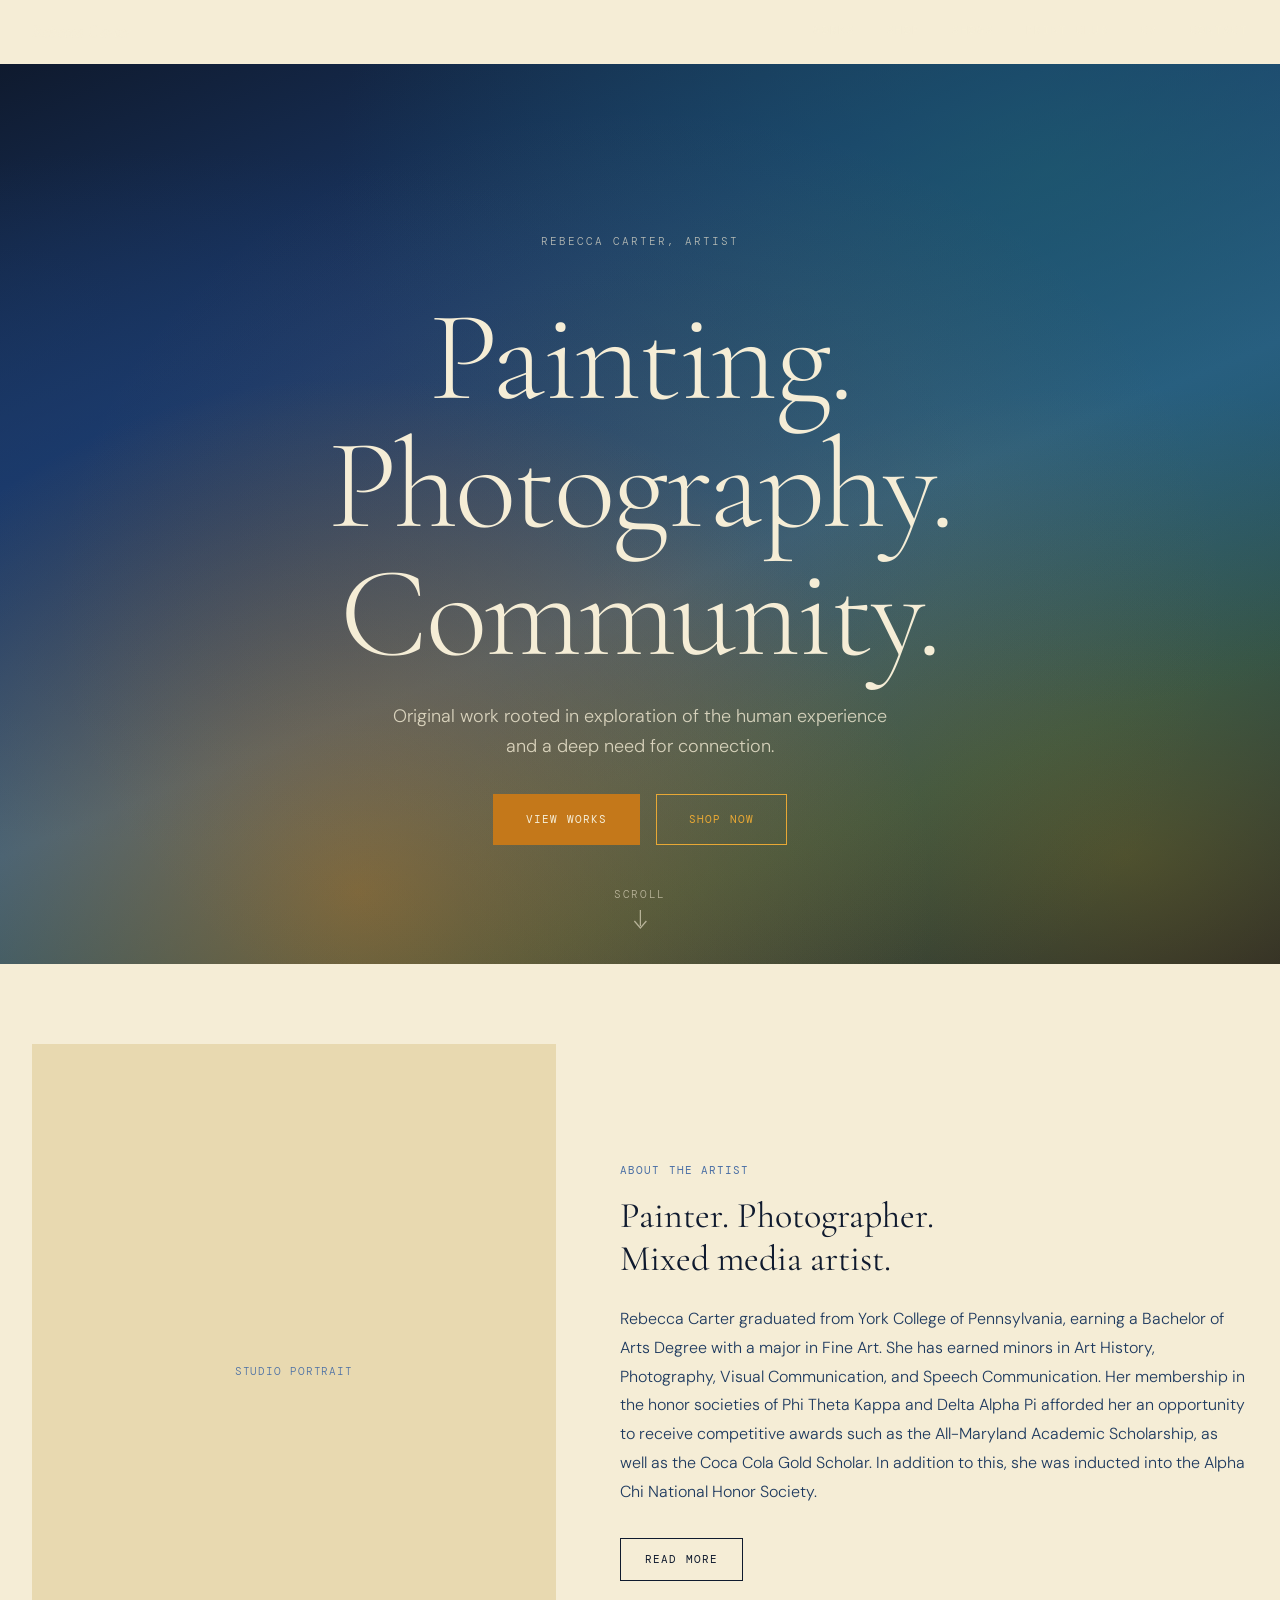
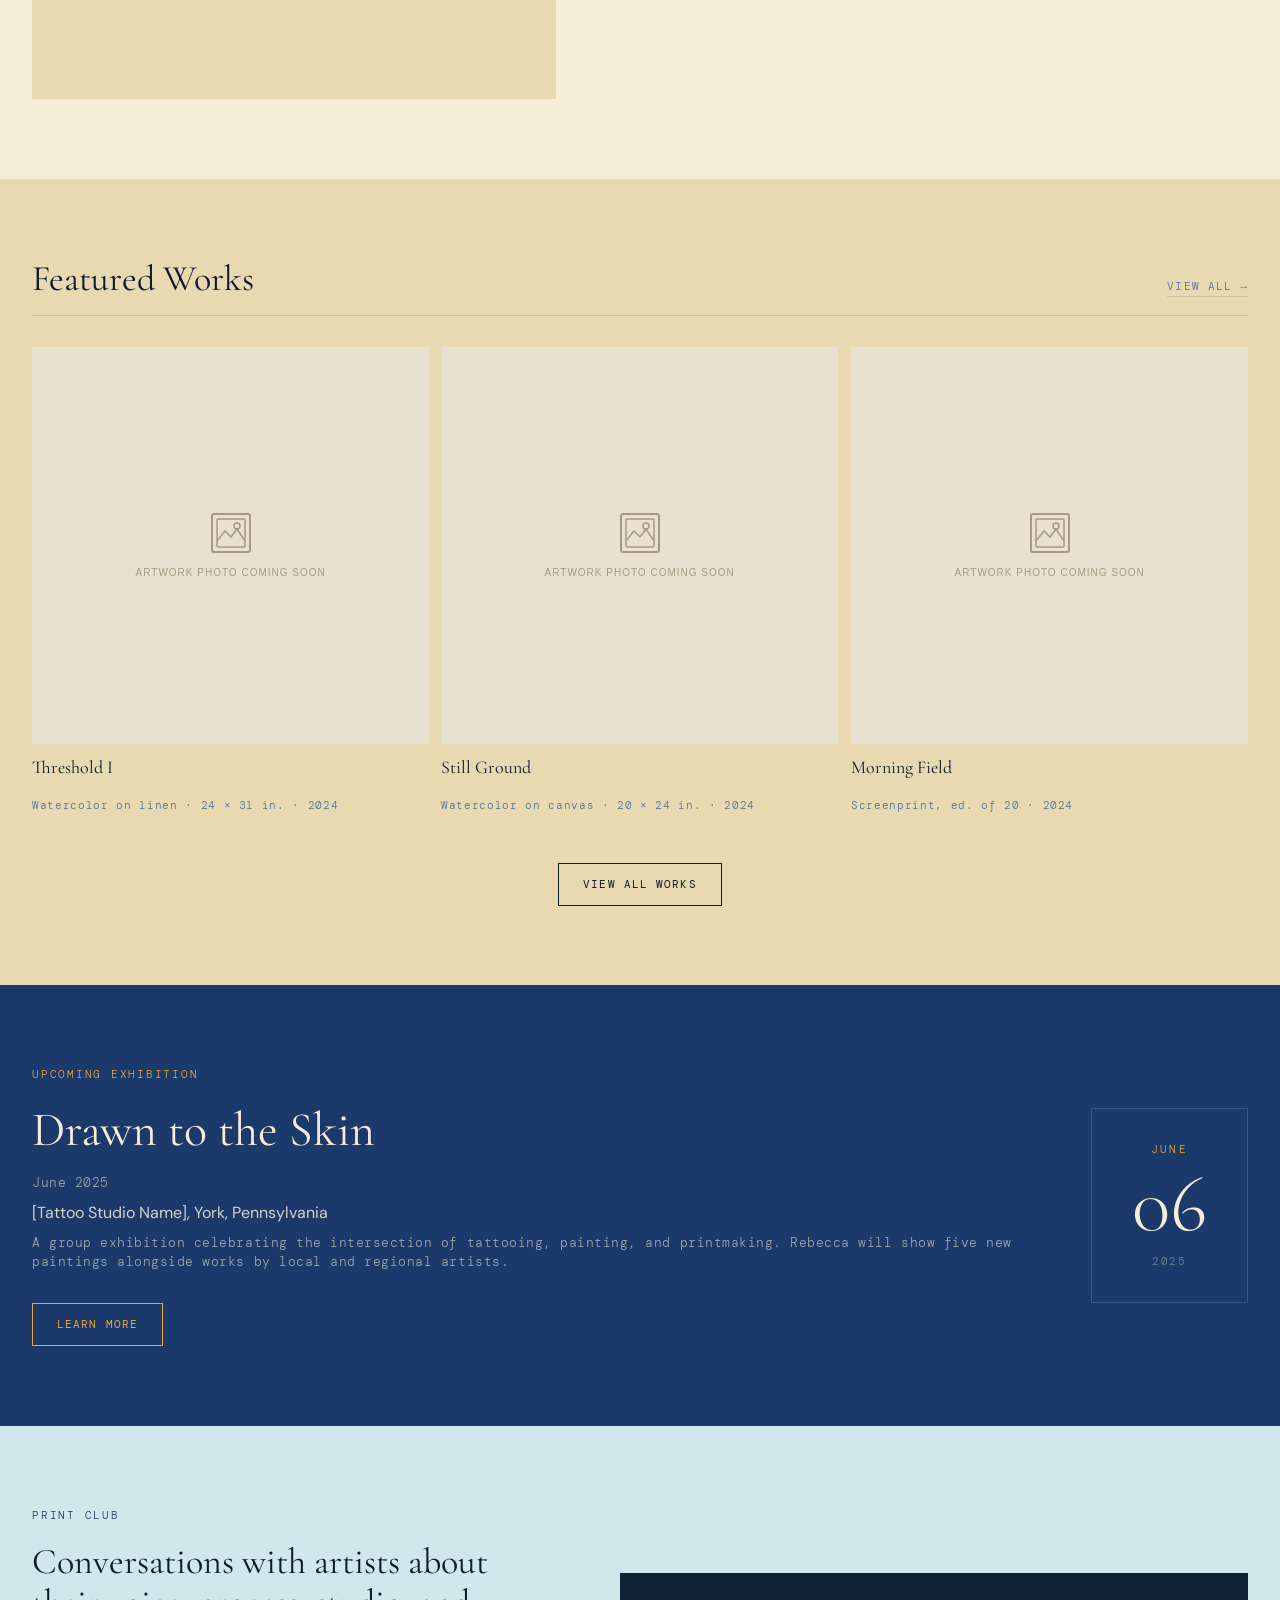
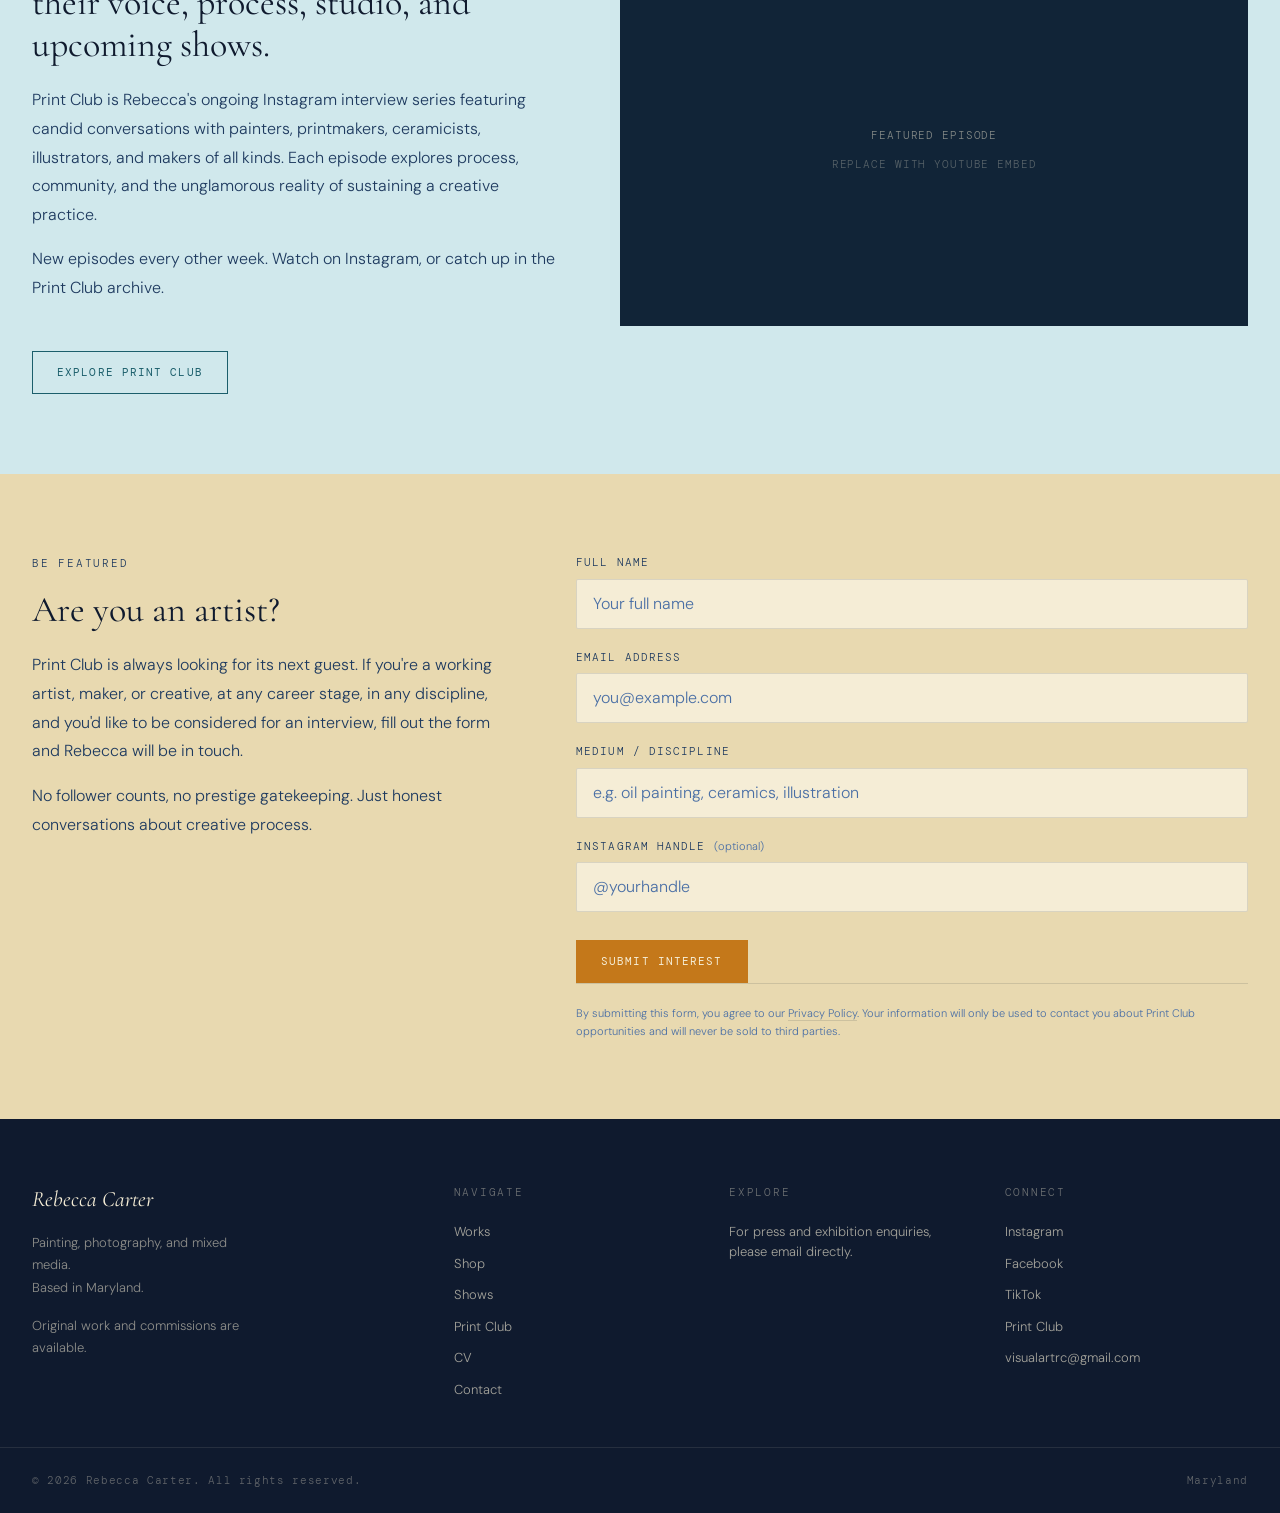
==== commit 6ea6372f: "CV update-pending marker + sitewide verification pass Applies Prompt 7 from Rebecca's round 1 feedba" ====
--- a/index.html
+++ b/index.html
@@ -165,7 +165,7 @@
             </a>
             <div class="artwork-card__meta">
               <p class="artwork-card__title">Threshold I</p>
-              <p class="artwork-card__medium">Oil on linen &middot; 24 &times; 31 in. &middot; 2024</p>
+              <p class="artwork-card__medium">Watercolor on linen &middot; 24 &times; 31 in. &middot; 2024</p>
             </div>
           </div>
 
@@ -181,7 +181,7 @@
             </a>
             <div class="artwork-card__meta">
               <p class="artwork-card__title">Still Ground</p>
-              <p class="artwork-card__medium">Oil on canvas &middot; 20 &times; 24 in. &middot; 2024</p>
+              <p class="artwork-card__medium">Watercolor on canvas &middot; 20 &times; 24 in. &middot; 2024</p>
             </div>
           </div>
 
@@ -466,7 +466,7 @@
             <!-- Legal disclaimer -->
             <p class="legal-disclaimer">
               By submitting this form, you agree to our
-              <a href="#">Privacy Policy</a>.
+              <a href="pages/print-club.html#legal">Privacy Policy</a>.
               Your information will only be used to contact you about Print Club
               opportunities and will never be sold to third parties.
             </p>
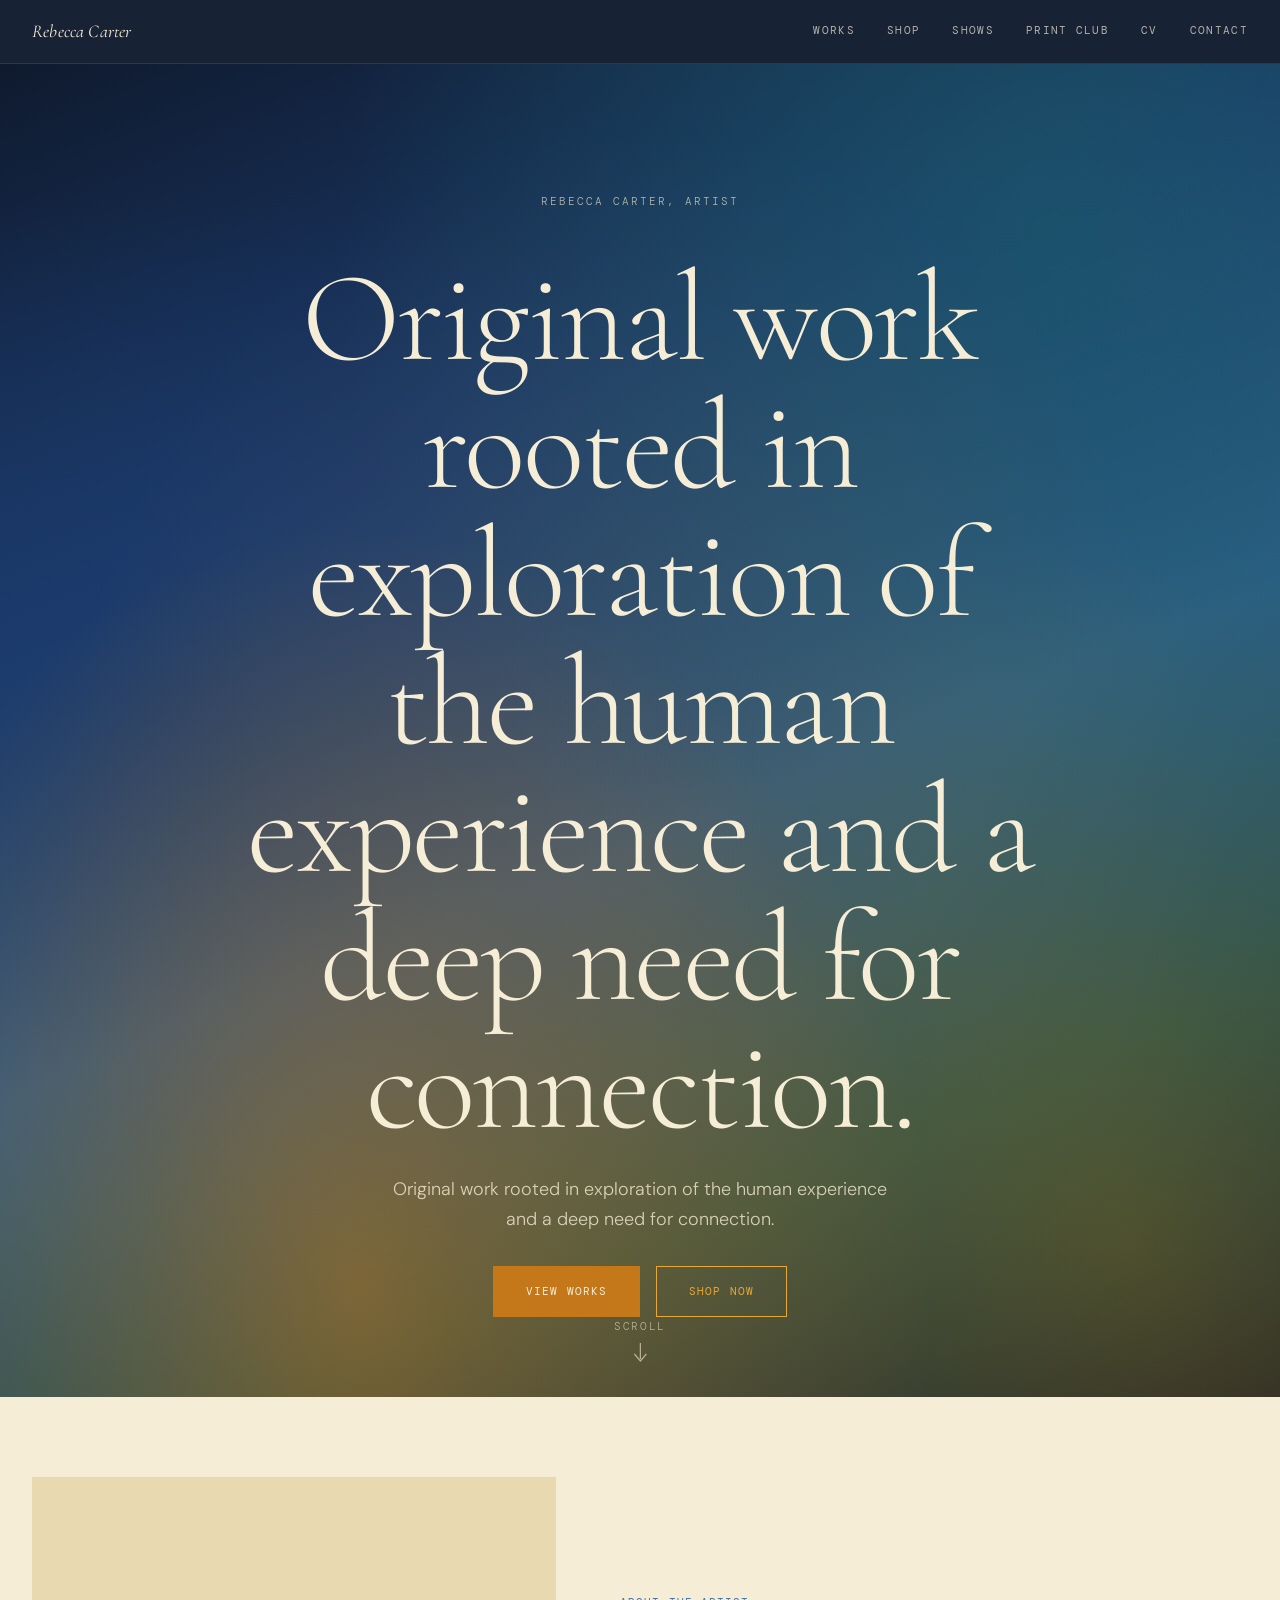
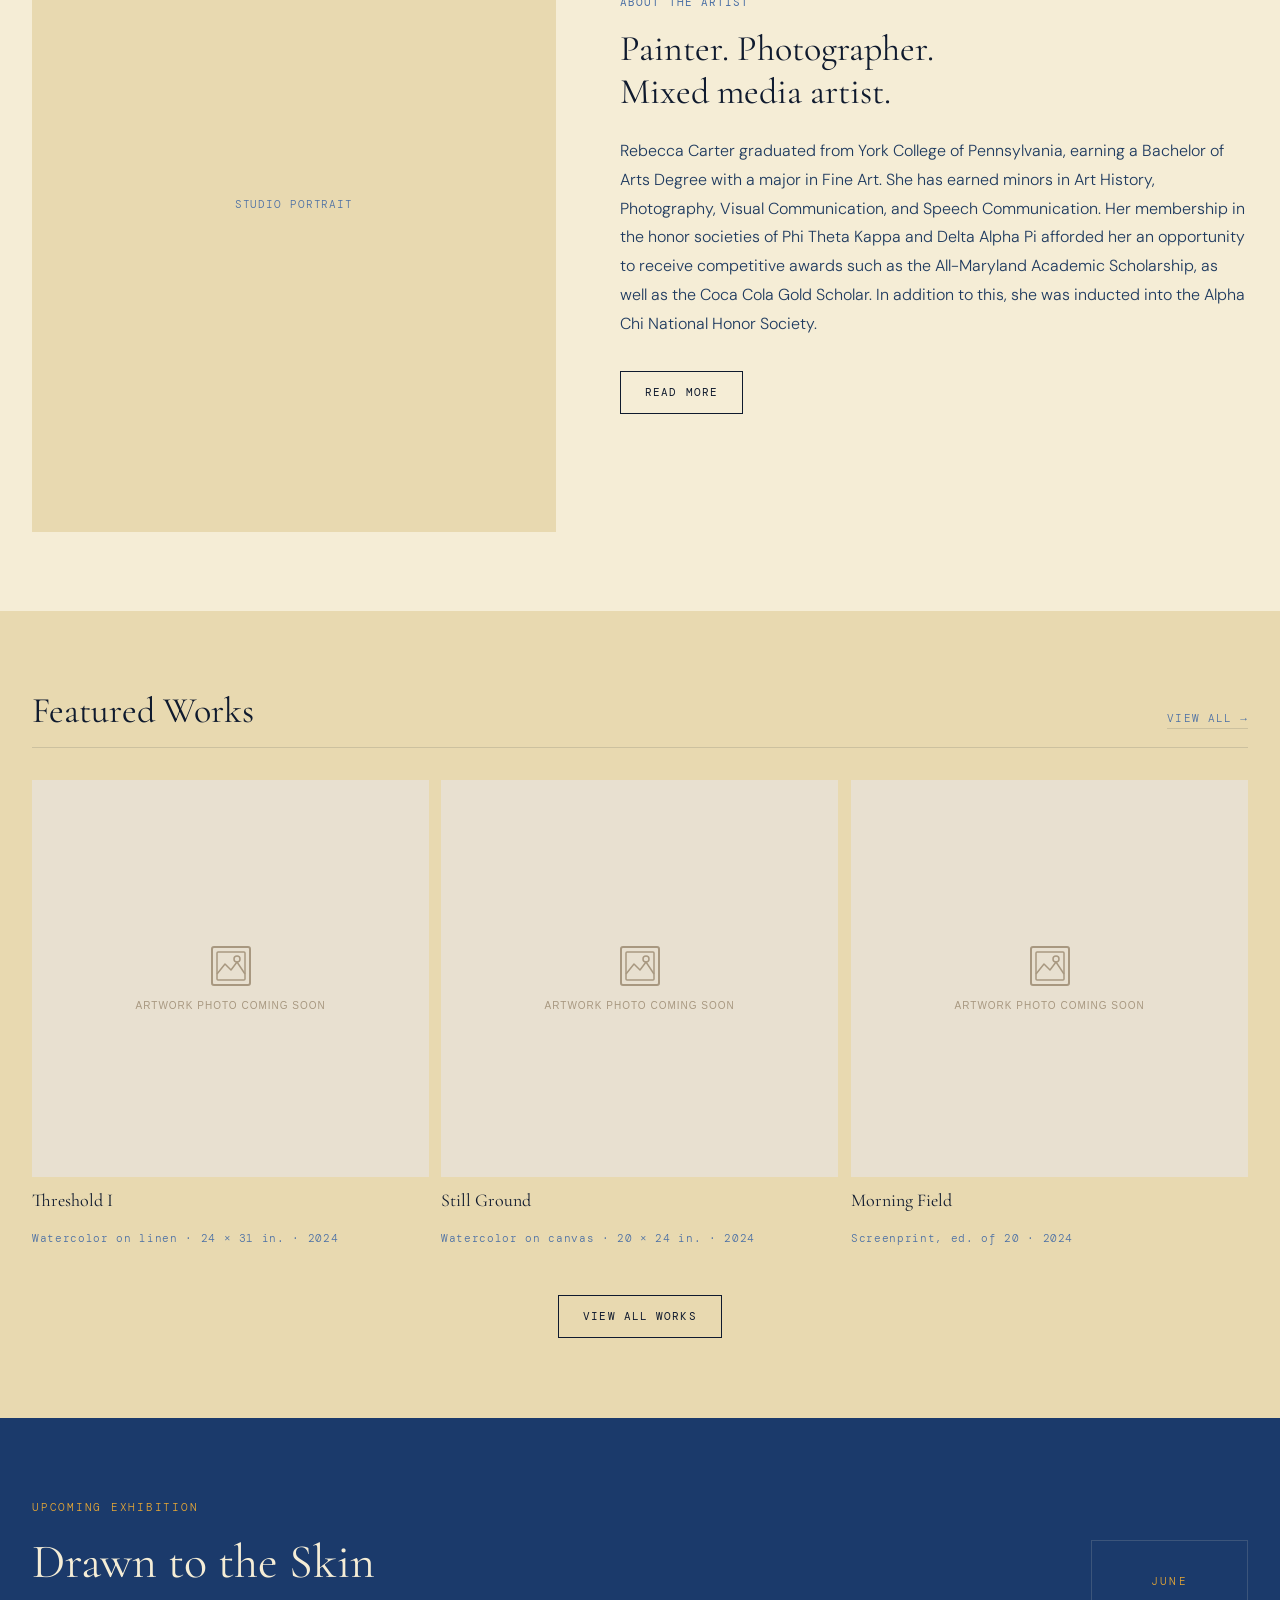
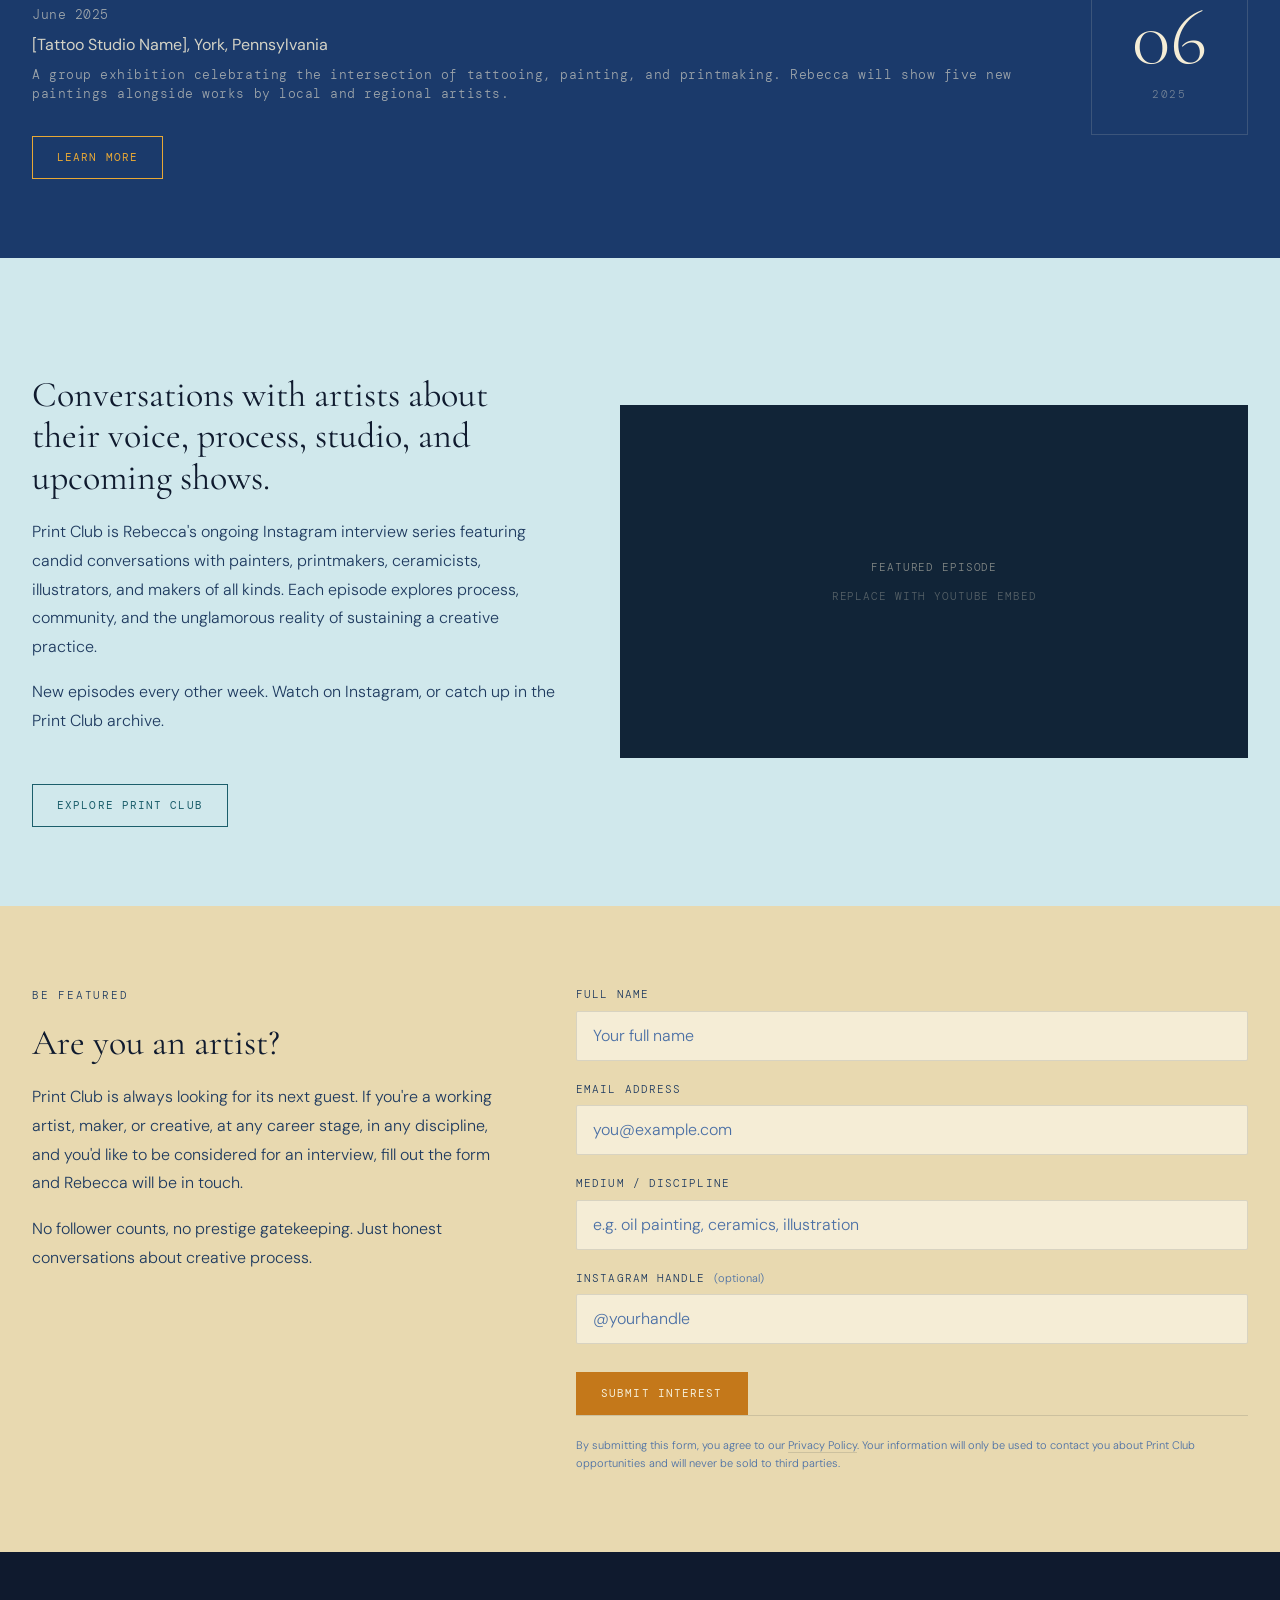
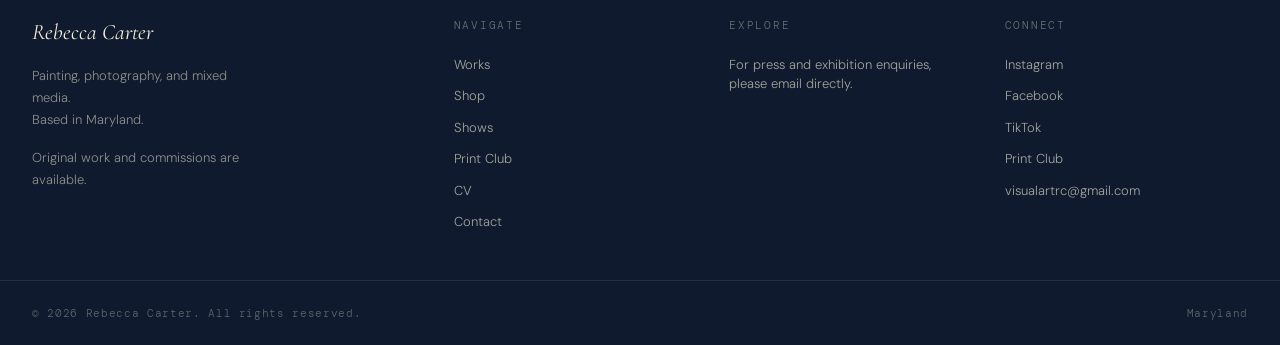
==== commit cbcec3f1: "Describe Rebecca's actual practice in the home page meta tags The description called her a printmake" ====
--- a/index.html
+++ b/index.html
@@ -5,13 +5,13 @@
   <meta name="viewport" content="width=device-width, initial-scale=1.0" />
   <title>Rebecca Carter, Artist</title>
   <meta name="description"
-        content="Rebecca Carter is a painter, printmaker, and community builder. Explore original works, limited-edition prints, and Print Club, an ongoing interview series celebrating artists." />
+        content="Where voice becomes art. Rebecca Carter is a painter, photographer, and mixed media artist based in Maryland. Explore her original work and Print Club, her ongoing interview series with artists and makers." />
   <link rel="stylesheet" href="css/styles.css" />
 
   <!-- Open Graph (swap in real image when available) -->
   <meta property="og:title"       content="Rebecca Carter, Artist" />
-  <meta property="og:description" content="Paintings, craft, and community." />
-  <meta property="og:image"       content="https://rebeccacarter.net/assets/images/og-image.jpg" />
+  <meta property="og:description" content="Where voice becomes art. Painting, photography, and mixed media by Maryland artist Rebecca Carter." />
+  <meta property="og:image"       content="https://rebecca-carter-website.cganderson2014.workers.dev/assets/images/og-image.jpg" />
   <meta property="og:type"        content="website" />
 </head>
 
@@ -52,11 +52,11 @@
       <div class="hero__content">
         <p class="hero__eyebrow reveal">Rebecca Carter, Artist</p>
 
-        <h1 class="hero__headline reveal reveal-delay-1">
-          Painting.<br />Photography.<br />Community.<!-- SWAP: may change to "Collectors" -->
+        <h1 class="hero__headline reveal reveal-delay-1" id="heroTagline">
+          Where voice becomes art
         </h1>
 
-        <p class="hero__tagline reveal reveal-delay-2">
+        <p class="hero__tagline reveal reveal-delay-2" id="heroSubtitle">
           Original work rooted in exploration of the human experience and a deep need for connection.
         </p>
 
@@ -109,7 +109,7 @@
             </h2>
 
             <!-- REWRITE PENDING: Rebecca will supply new bio copy -->
-            <p class="reveal reveal-delay-2">
+            <p class="reveal reveal-delay-2" id="aboutBlurb">
               Rebecca Carter graduated from York College of Pennsylvania, earning a Bachelor
               of Arts Degree with a major in Fine Art. She has earned minors in Art History,
               Photography, Visual Communication, and Speech Communication. Her membership
@@ -483,15 +483,41 @@
   <div id="site-footer"></div>
 
   <script src="js/main.js"></script>
-  <script src="data/shows.js"></script>
 
   <script>
-  (function () {
+  (async function () {
     'use strict';
 
-    /* Same SHOWS_DATA file (data/shows.js) that pages/shows.html renders
-       from — this just checks whether any upcoming show exists. */
-    var upcomingShows = SHOWS_DATA.filter(function (s) { return s.status === 'upcoming'; });
+    /* Hero tagline, subtitle + about blurb: same data/siteText.json file the
+       footer (js/main.js) reads its availability sentence from. */
+    try {
+      var textRes  = await fetch('data/siteText.json');
+      var siteText = await textRes.json();
+
+      var heroTagline = document.getElementById('heroTagline');
+      if (heroTagline && siteText.heroTagline) heroTagline.textContent = siteText.heroTagline;
+
+      var heroSubtitle = document.getElementById('heroSubtitle');
+      if (heroSubtitle && siteText.heroSubtitle) heroSubtitle.textContent = siteText.heroSubtitle;
+
+      var aboutBlurb = document.getElementById('aboutBlurb');
+      if (aboutBlurb && siteText.aboutBlurb) aboutBlurb.textContent = siteText.aboutBlurb;
+    } catch (err) {
+      /* Keep the hardcoded fallback text already in the markup */
+    }
+
+    /* Same data/shows.json file that pages/shows.html renders from,
+       this just checks whether any upcoming show exists. */
+    var showsData = [];
+    try {
+      var res  = await fetch('data/shows.json');
+      var json = await res.json();
+      showsData = json.shows || [];
+    } catch (err) {
+      showsData = [];
+    }
+
+    var upcomingShows = showsData.filter(function (s) { return s.status === 'upcoming'; });
 
     var content        = document.getElementById('upcomingShowContent');
     var fallback       = document.getElementById('noUpcomingShowsFallback');
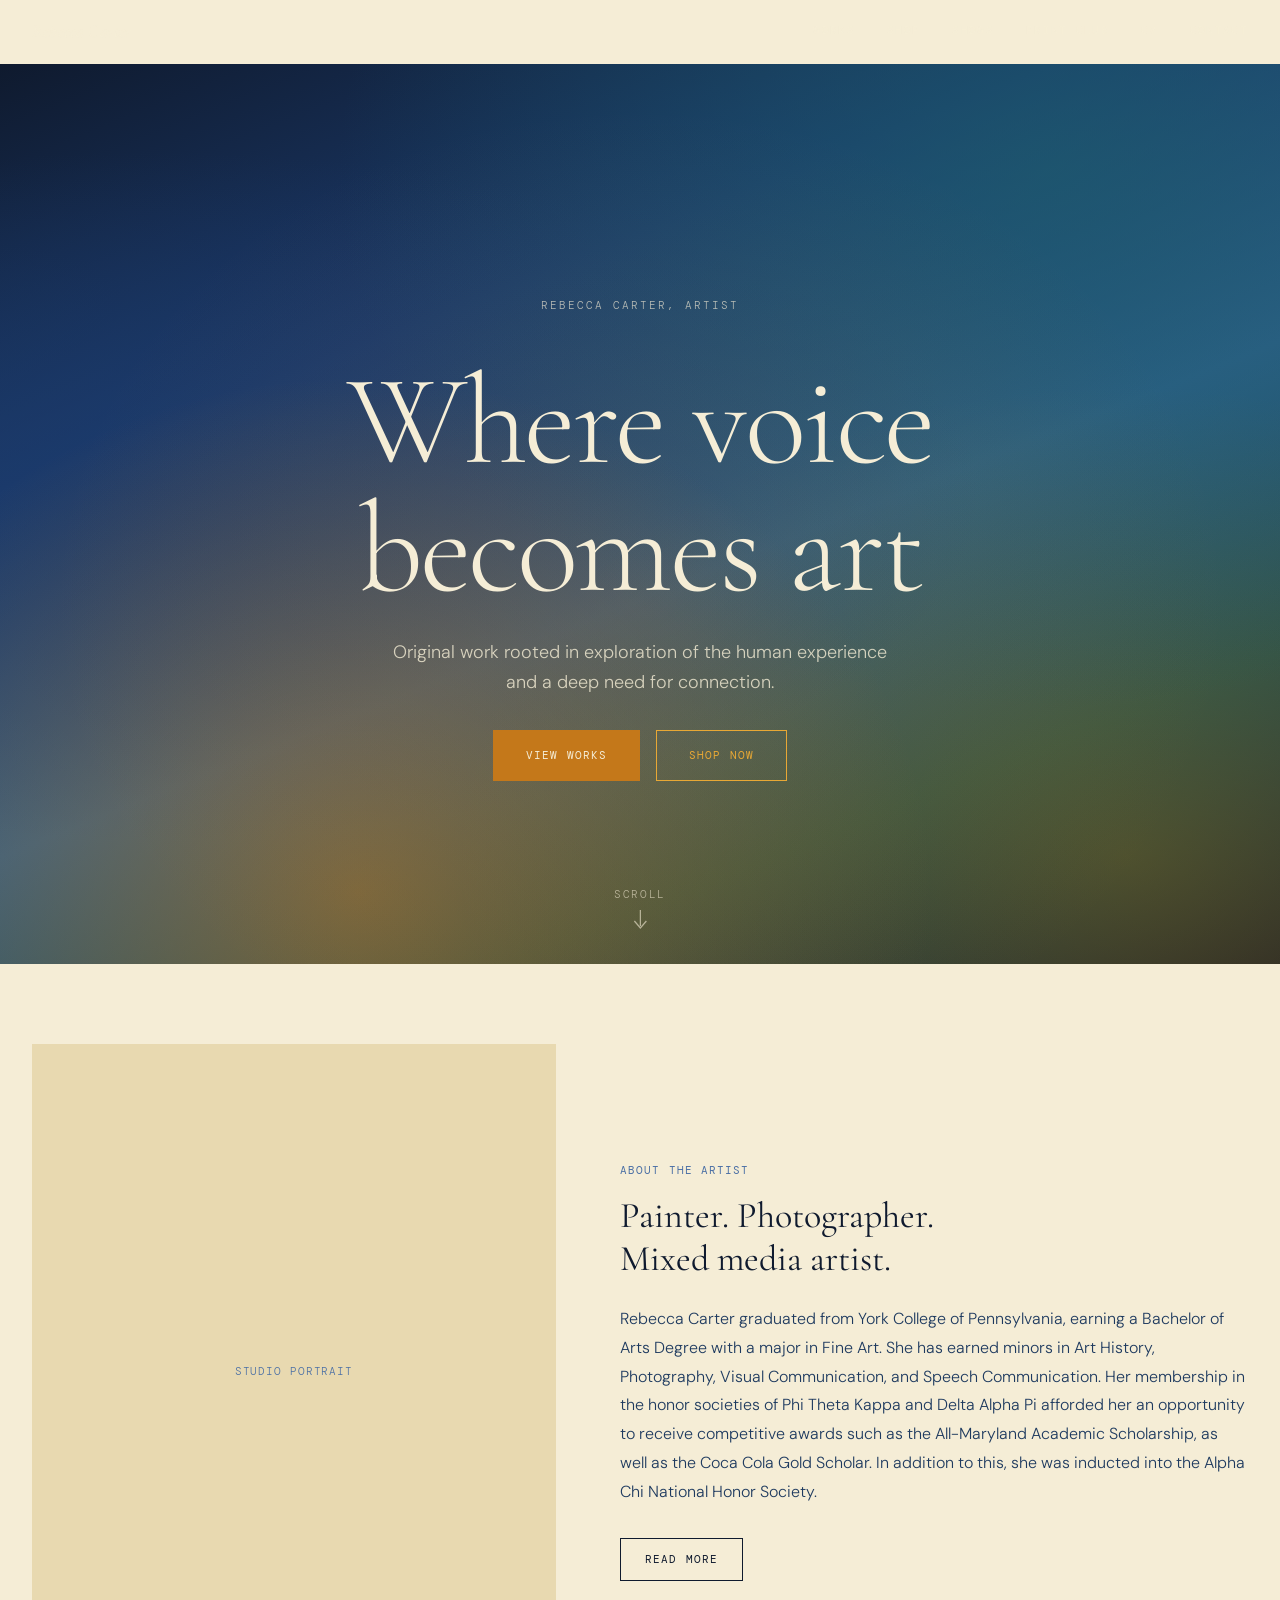
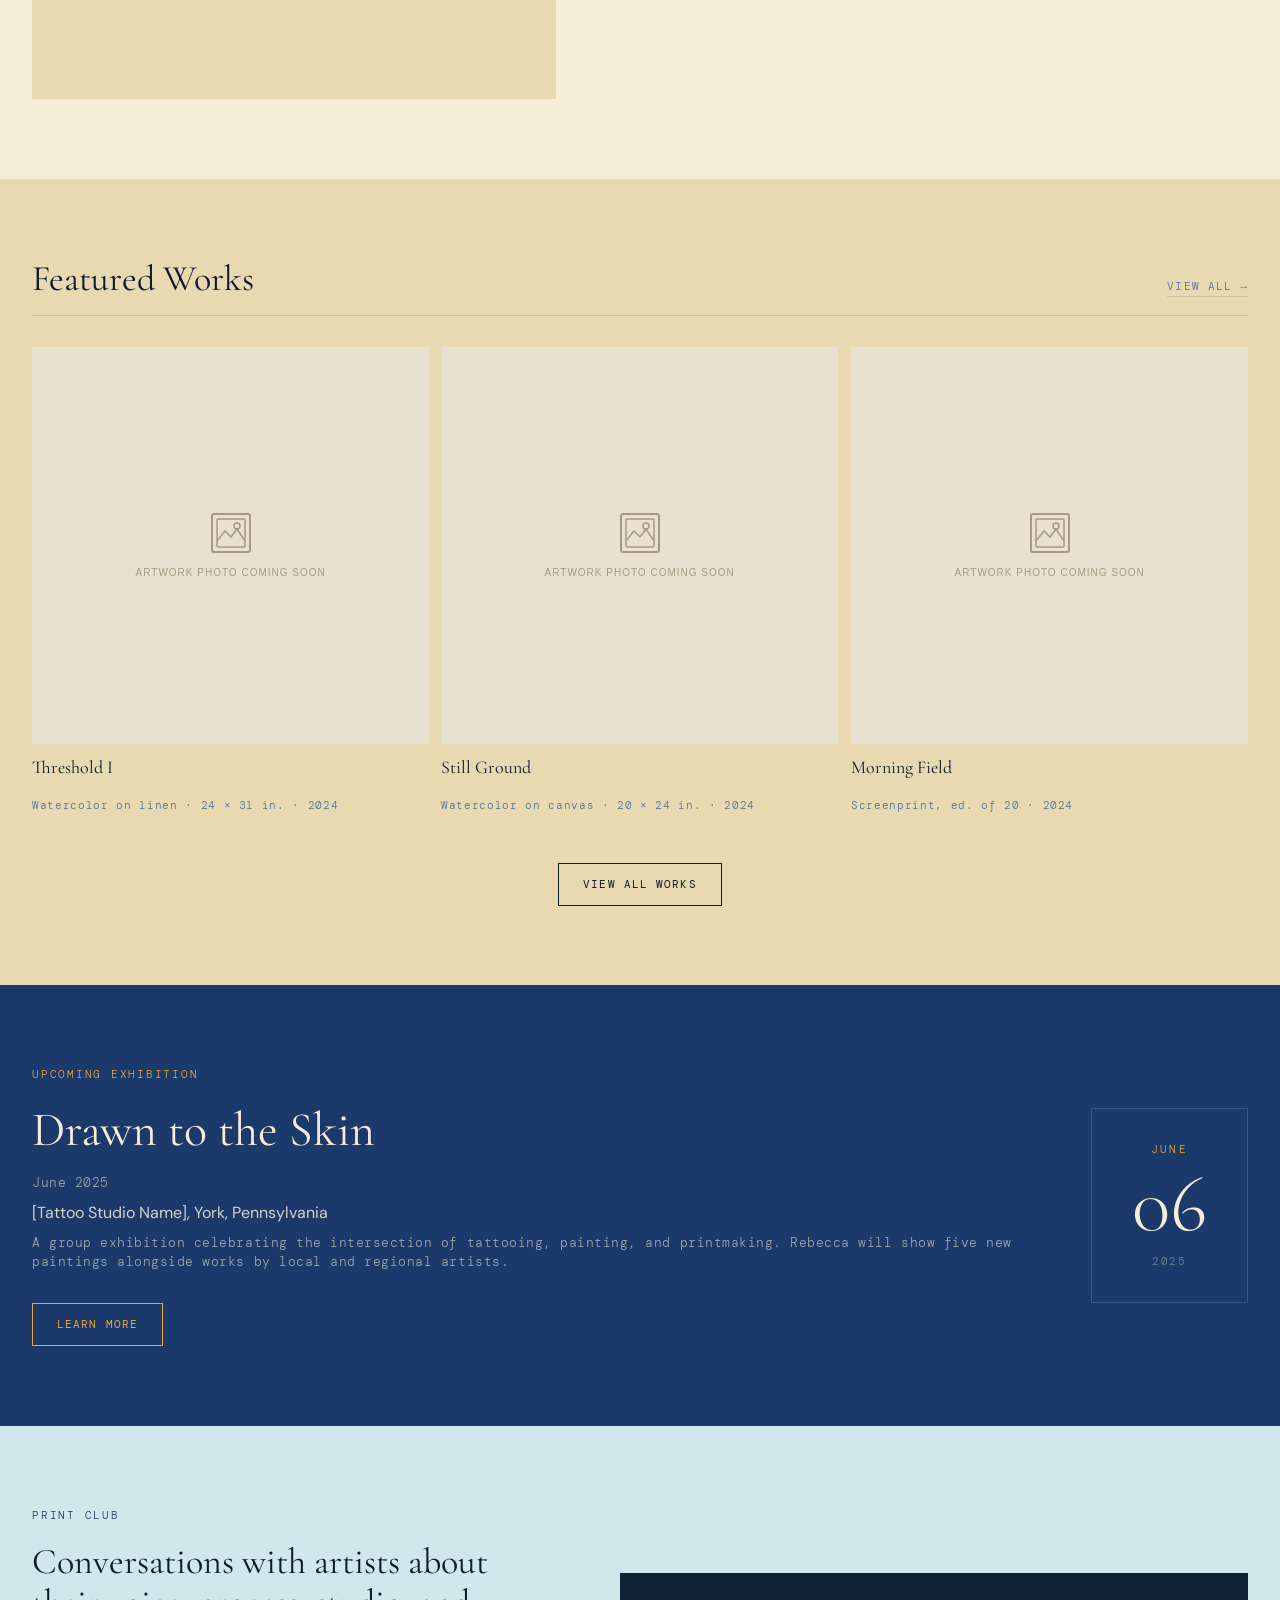
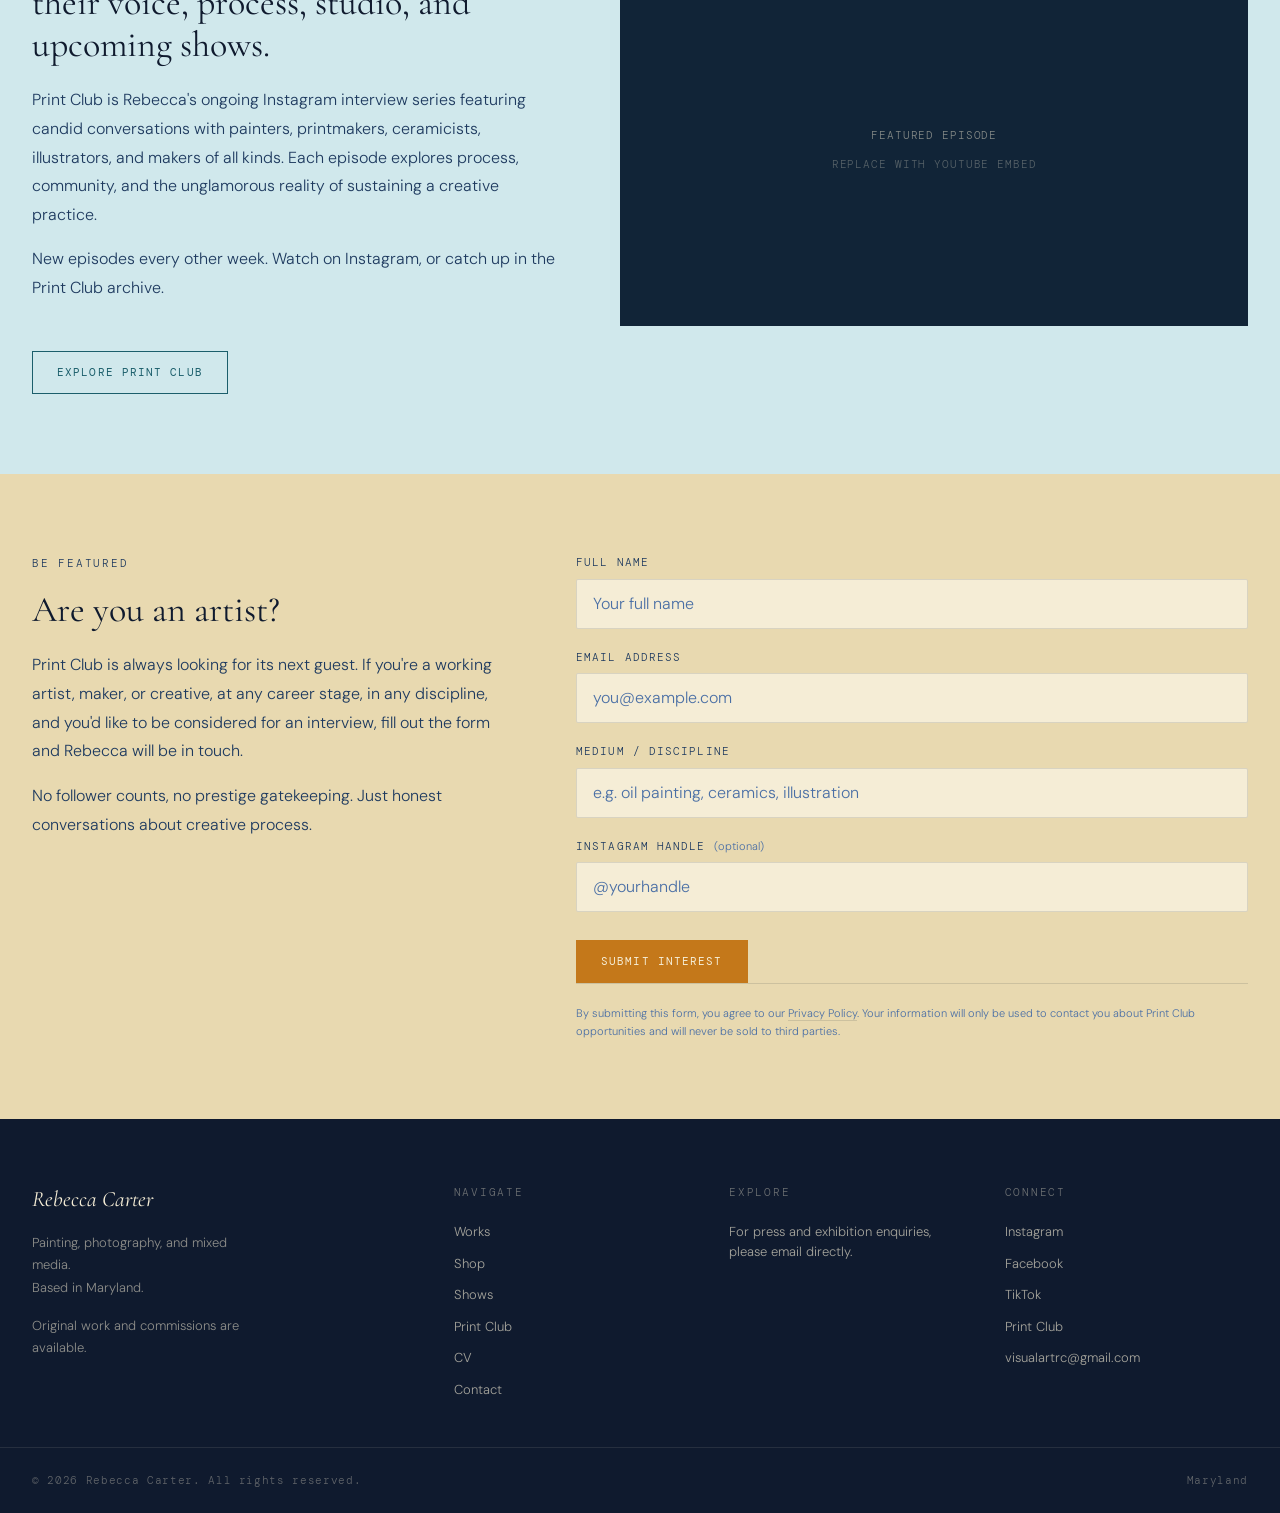
==== commit ce911a62: "Set the home hero headline to "Where voice becomes art" The headline was hardcoded as "Painting. Pho" ====
--- a/index.html
+++ b/index.html
@@ -5,13 +5,13 @@
   <meta name="viewport" content="width=device-width, initial-scale=1.0" />
   <title>Rebecca Carter, Artist</title>
   <meta name="description"
-        content="Where voice becomes art. Rebecca Carter is a painter, photographer, and mixed media artist based in Maryland. Explore her original work and Print Club, her ongoing interview series with artists and makers." />
+        content="Rebecca Carter is a painter, printmaker, and community builder. Explore original works, limited-edition prints, and Print Club, an ongoing interview series celebrating artists." />
   <link rel="stylesheet" href="css/styles.css" />
 
   <!-- Open Graph (swap in real image when available) -->
   <meta property="og:title"       content="Rebecca Carter, Artist" />
-  <meta property="og:description" content="Where voice becomes art. Painting, photography, and mixed media by Maryland artist Rebecca Carter." />
-  <meta property="og:image"       content="https://rebecca-carter-website.cganderson2014.workers.dev/assets/images/og-image.jpg" />
+  <meta property="og:description" content="Paintings, craft, and community." />
+  <meta property="og:image"       content="https://rebeccacarter.net/assets/images/og-image.jpg" />
   <meta property="og:type"        content="website" />
 </head>
 
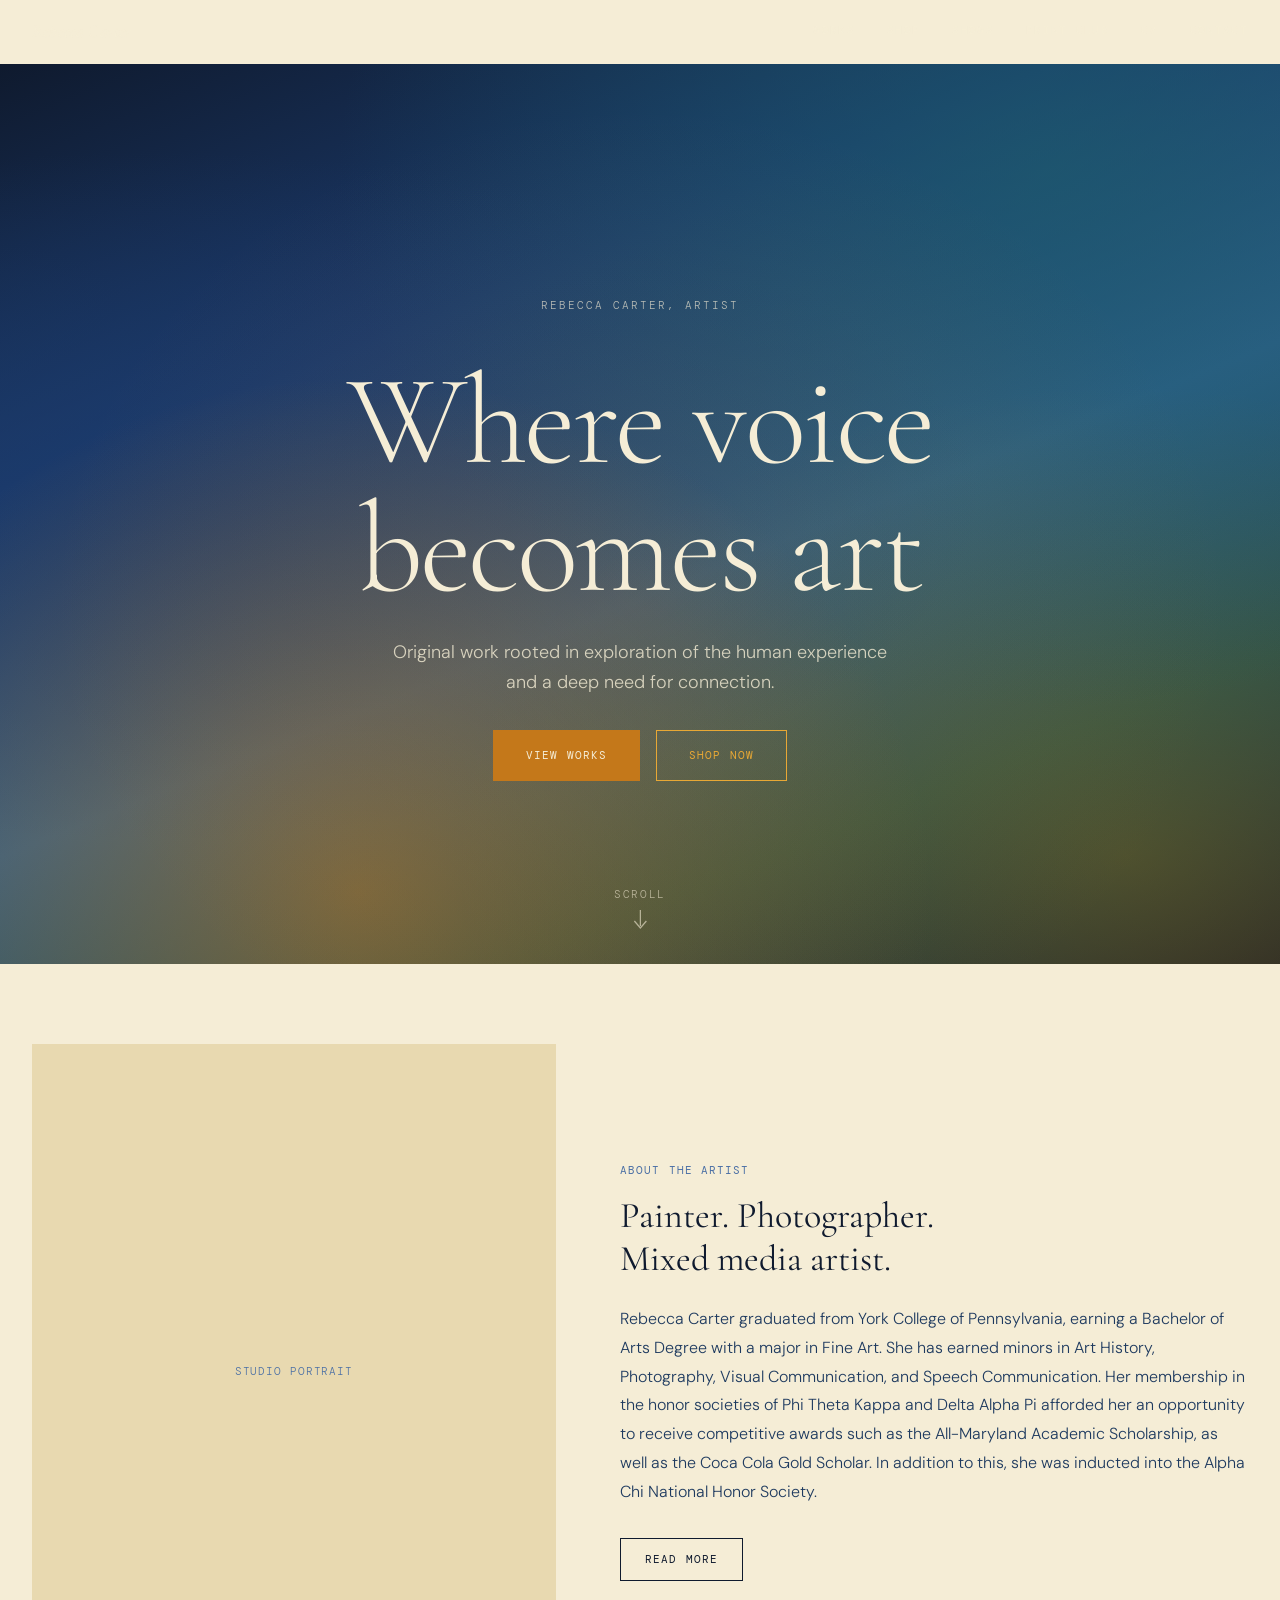
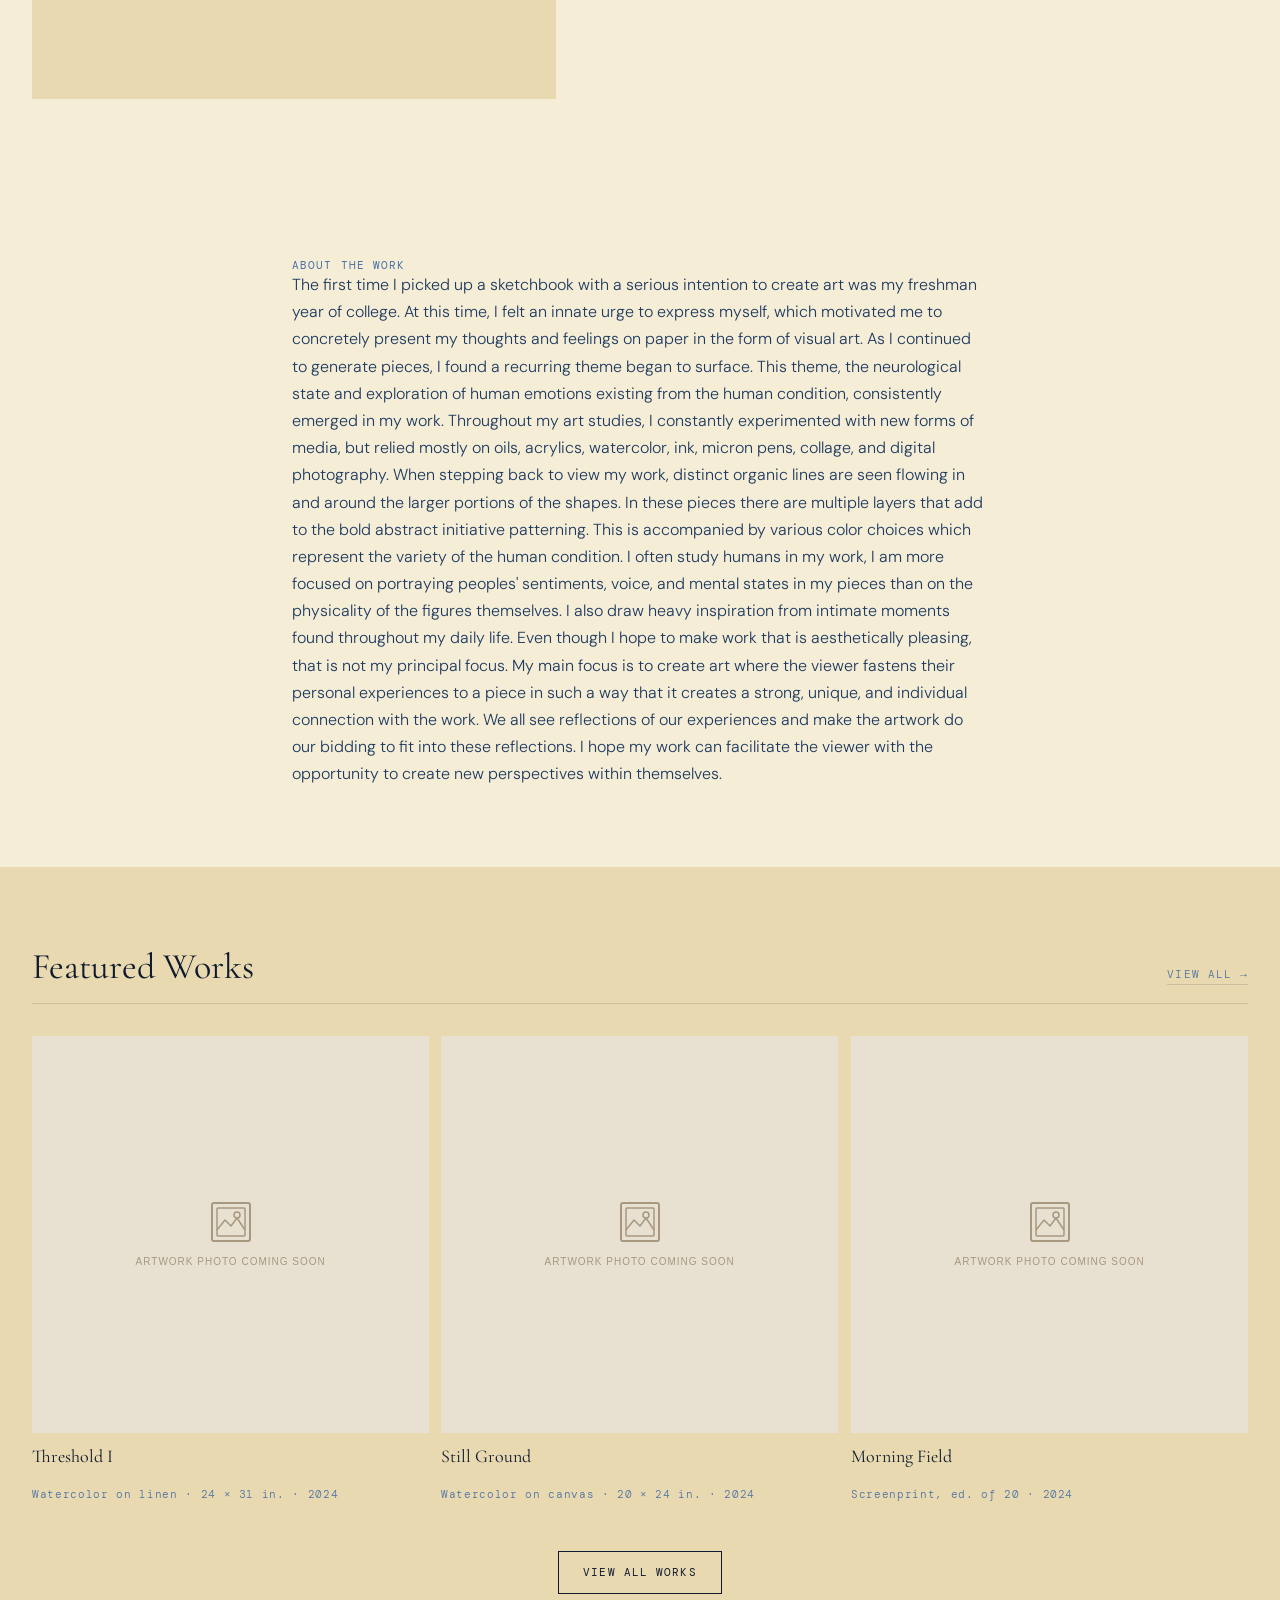
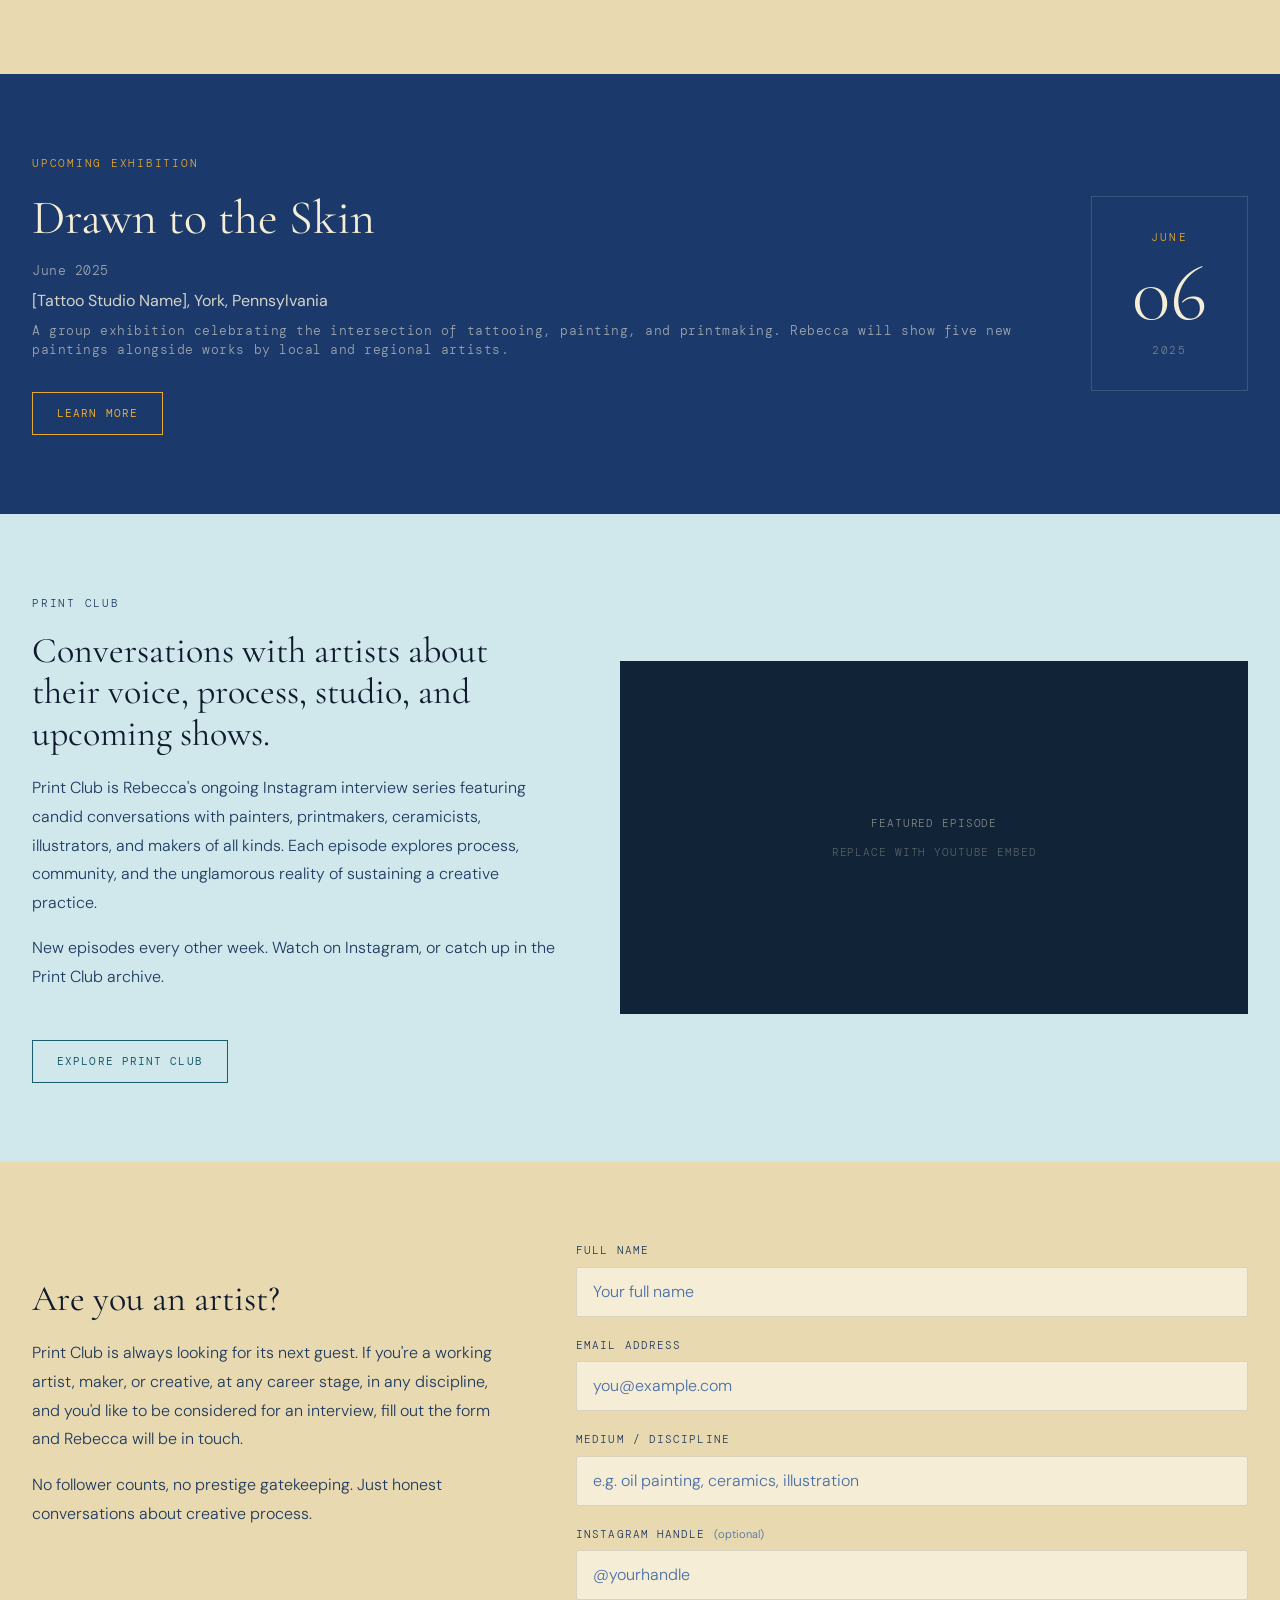
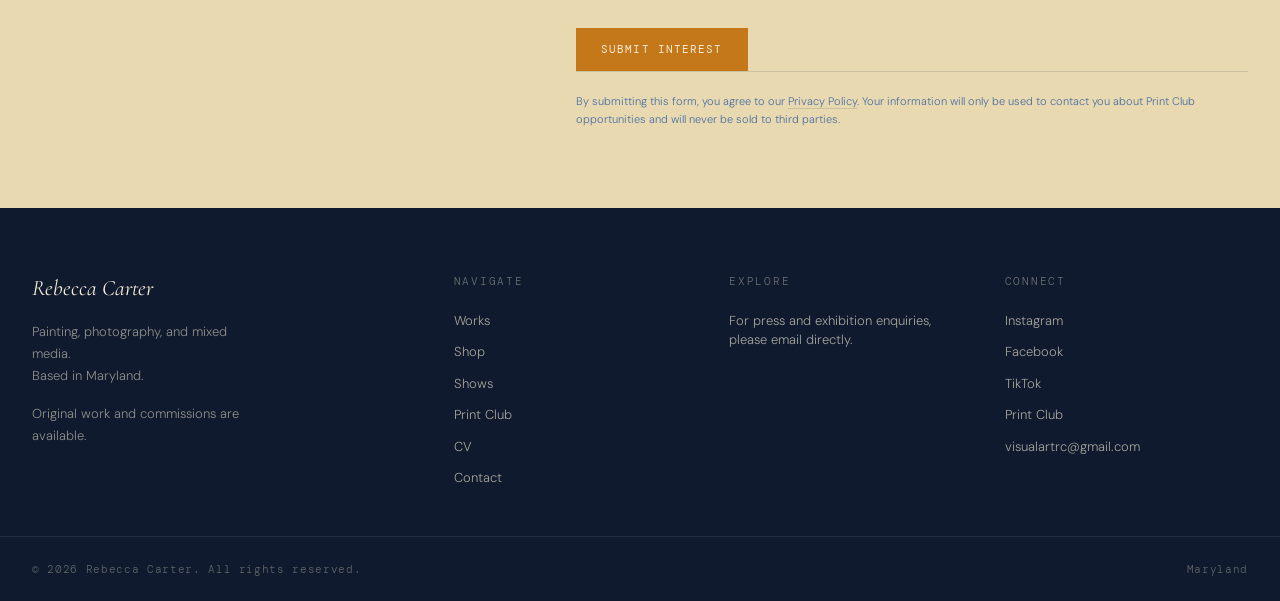
==== commit 19b7e551: "Add Rebecca's artist statement as an About the Work section The statement is in her own words and ap" ====
--- a/index.html
+++ b/index.html
@@ -5,13 +5,13 @@
   <meta name="viewport" content="width=device-width, initial-scale=1.0" />
   <title>Rebecca Carter, Artist</title>
   <meta name="description"
-        content="Rebecca Carter is a painter, printmaker, and community builder. Explore original works, limited-edition prints, and Print Club, an ongoing interview series celebrating artists." />
+        content="Where voice becomes art. Rebecca Carter is a painter, photographer, and mixed media artist based in Maryland. Explore her original work and Print Club, her ongoing interview series with artists and makers." />
   <link rel="stylesheet" href="css/styles.css" />
 
   <!-- Open Graph (swap in real image when available) -->
   <meta property="og:title"       content="Rebecca Carter, Artist" />
-  <meta property="og:description" content="Paintings, craft, and community." />
-  <meta property="og:image"       content="https://rebeccacarter.net/assets/images/og-image.jpg" />
+  <meta property="og:description" content="Where voice becomes art. Painting, photography, and mixed media by Maryland artist Rebecca Carter." />
+  <meta property="og:image"       content="https://rebecca-carter-website.cganderson2014.workers.dev/assets/images/og-image.jpg" />
   <meta property="og:type"        content="website" />
 </head>
 
@@ -133,6 +133,20 @@
 
 
     <!-- ========================================================
+         ③b ABOUT THE WORK — Rebecca's artist statement, in her own
+            words. Text comes from data/siteText.json (aboutTheWork).
+         ======================================================== -->
+    <section class="section" aria-labelledby="work-heading">
+      <div class="container" style="max-width: 760px;">
+        <h2 id="work-heading" class="label reveal">About the Work</h2>
+        <p class="reveal reveal-delay-1" id="aboutTheWork">
+          The first time I picked up a sketchbook with a serious intention to create art was my freshman year of college. At this time, I felt an innate urge to express myself, which motivated me to concretely present my thoughts and feelings on paper in the form of visual art. As I continued to generate pieces, I found a recurring theme began to surface. This theme, the neurological state and exploration of human emotions existing from the human condition, consistently emerged in my work. Throughout my art studies, I constantly experimented with new forms of media, but relied mostly on oils, acrylics, watercolor, ink, micron pens, collage, and digital photography. When stepping back to view my work, distinct organic lines are seen flowing in and around the larger portions of the shapes. In these pieces there are multiple layers that add to the bold abstract initiative patterning. This is accompanied by various color choices which represent the variety of the human condition. I often study humans in my work, I am more focused on portraying peoples' sentiments, voice, and mental states in my pieces than on the physicality of the figures themselves. I also draw heavy inspiration from intimate moments found throughout my daily life. Even though I hope to make work that is aesthetically pleasing, that is not my principal focus. My main focus is to create art where the viewer fastens their personal experiences to a piece in such a way that it creates a strong, unique, and individual connection with the work. We all see reflections of our experiences and make the artwork do our bidding to fit into these reflections. I hope my work can facilitate the viewer with the opportunity to create new perspectives within themselves.
+        </p>
+      </div>
+    </section>
+
+
+    <!-- ========================================================
          ④ FEATURED WORKS — 3-column grid
          ======================================================== -->
     <section class="section section--alt" aria-labelledby="featured-heading">
@@ -488,7 +502,7 @@
   (async function () {
     'use strict';
 
-    /* Hero tagline, subtitle + about blurb: same data/siteText.json file the
+    /* Hero tagline, subtitle, about blurb + artist statement: same data/siteText.json file the
        footer (js/main.js) reads its availability sentence from. */
     try {
       var textRes  = await fetch('data/siteText.json');
@@ -502,6 +516,9 @@
 
       var aboutBlurb = document.getElementById('aboutBlurb');
       if (aboutBlurb && siteText.aboutBlurb) aboutBlurb.textContent = siteText.aboutBlurb;
+
+      var aboutTheWork = document.getElementById('aboutTheWork');
+      if (aboutTheWork && siteText.aboutTheWork) aboutTheWork.textContent = siteText.aboutTheWork;
     } catch (err) {
       /* Keep the hardcoded fallback text already in the markup */
     }
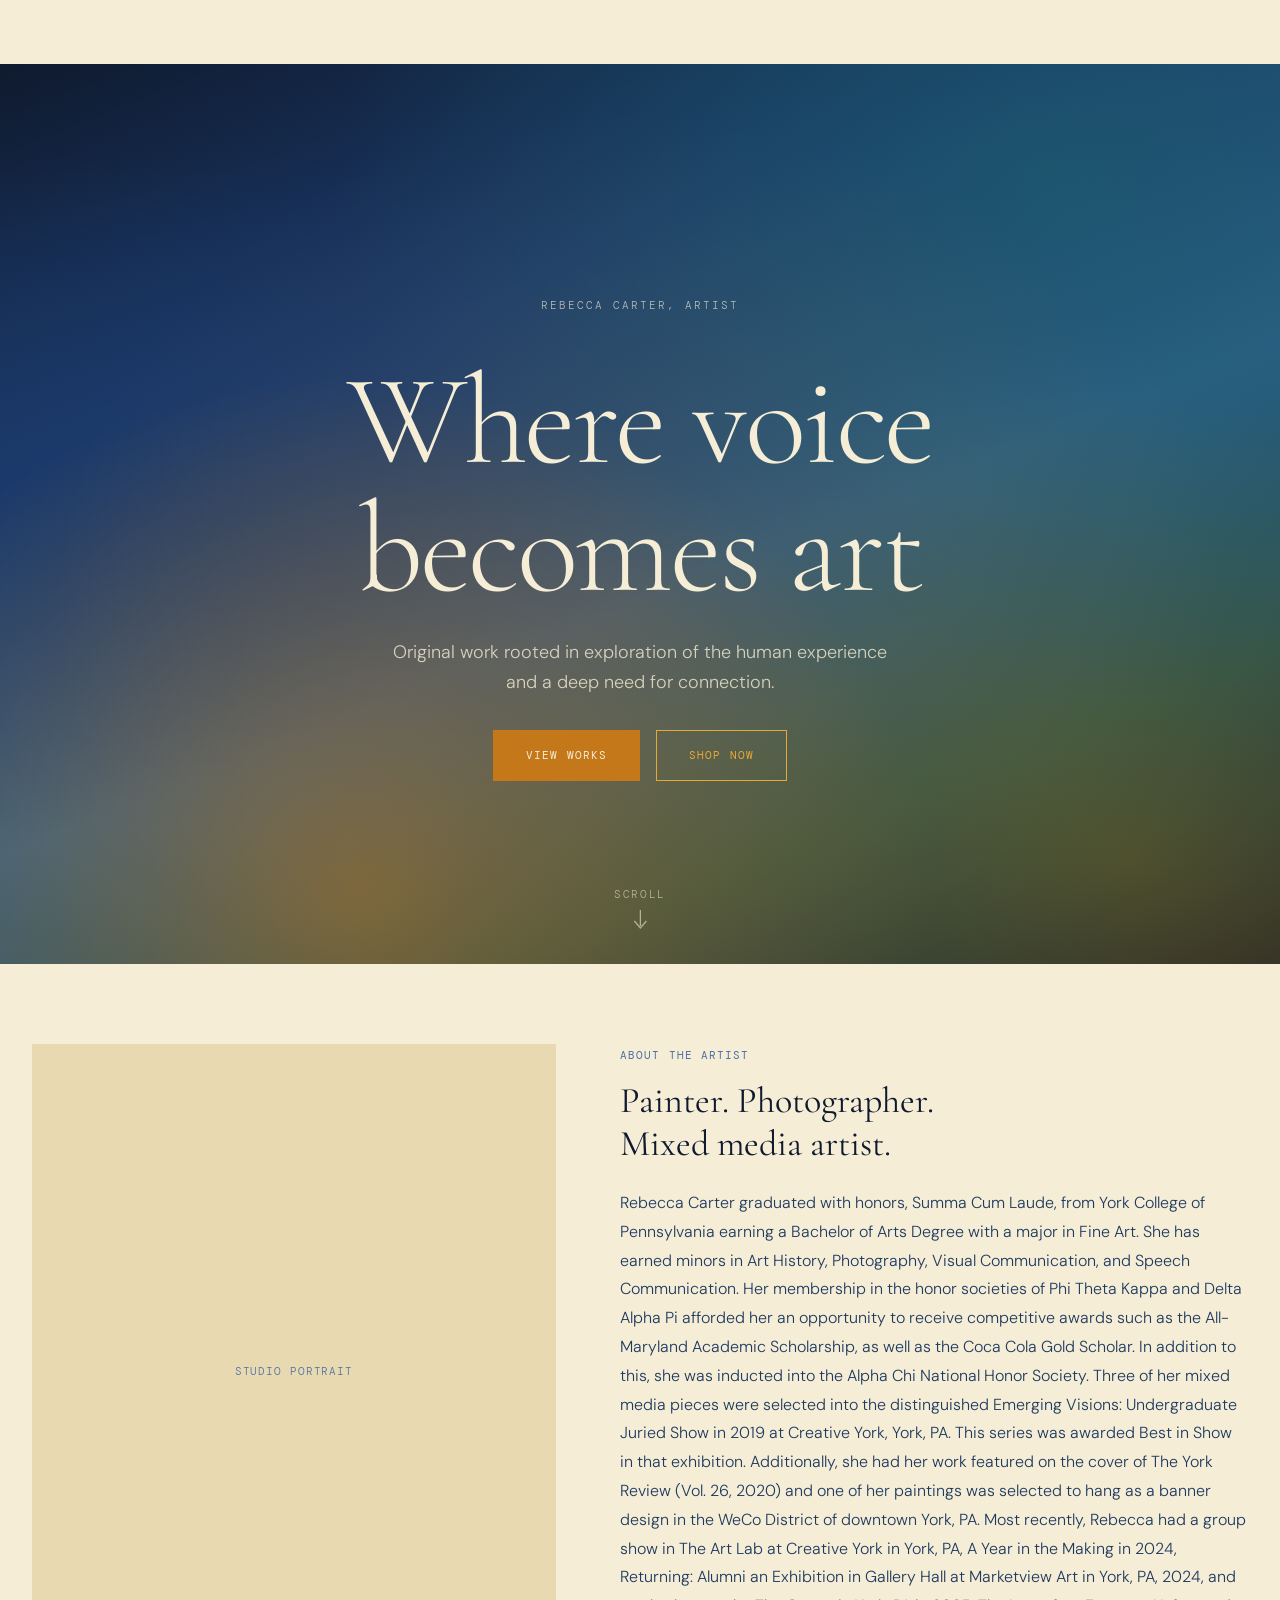
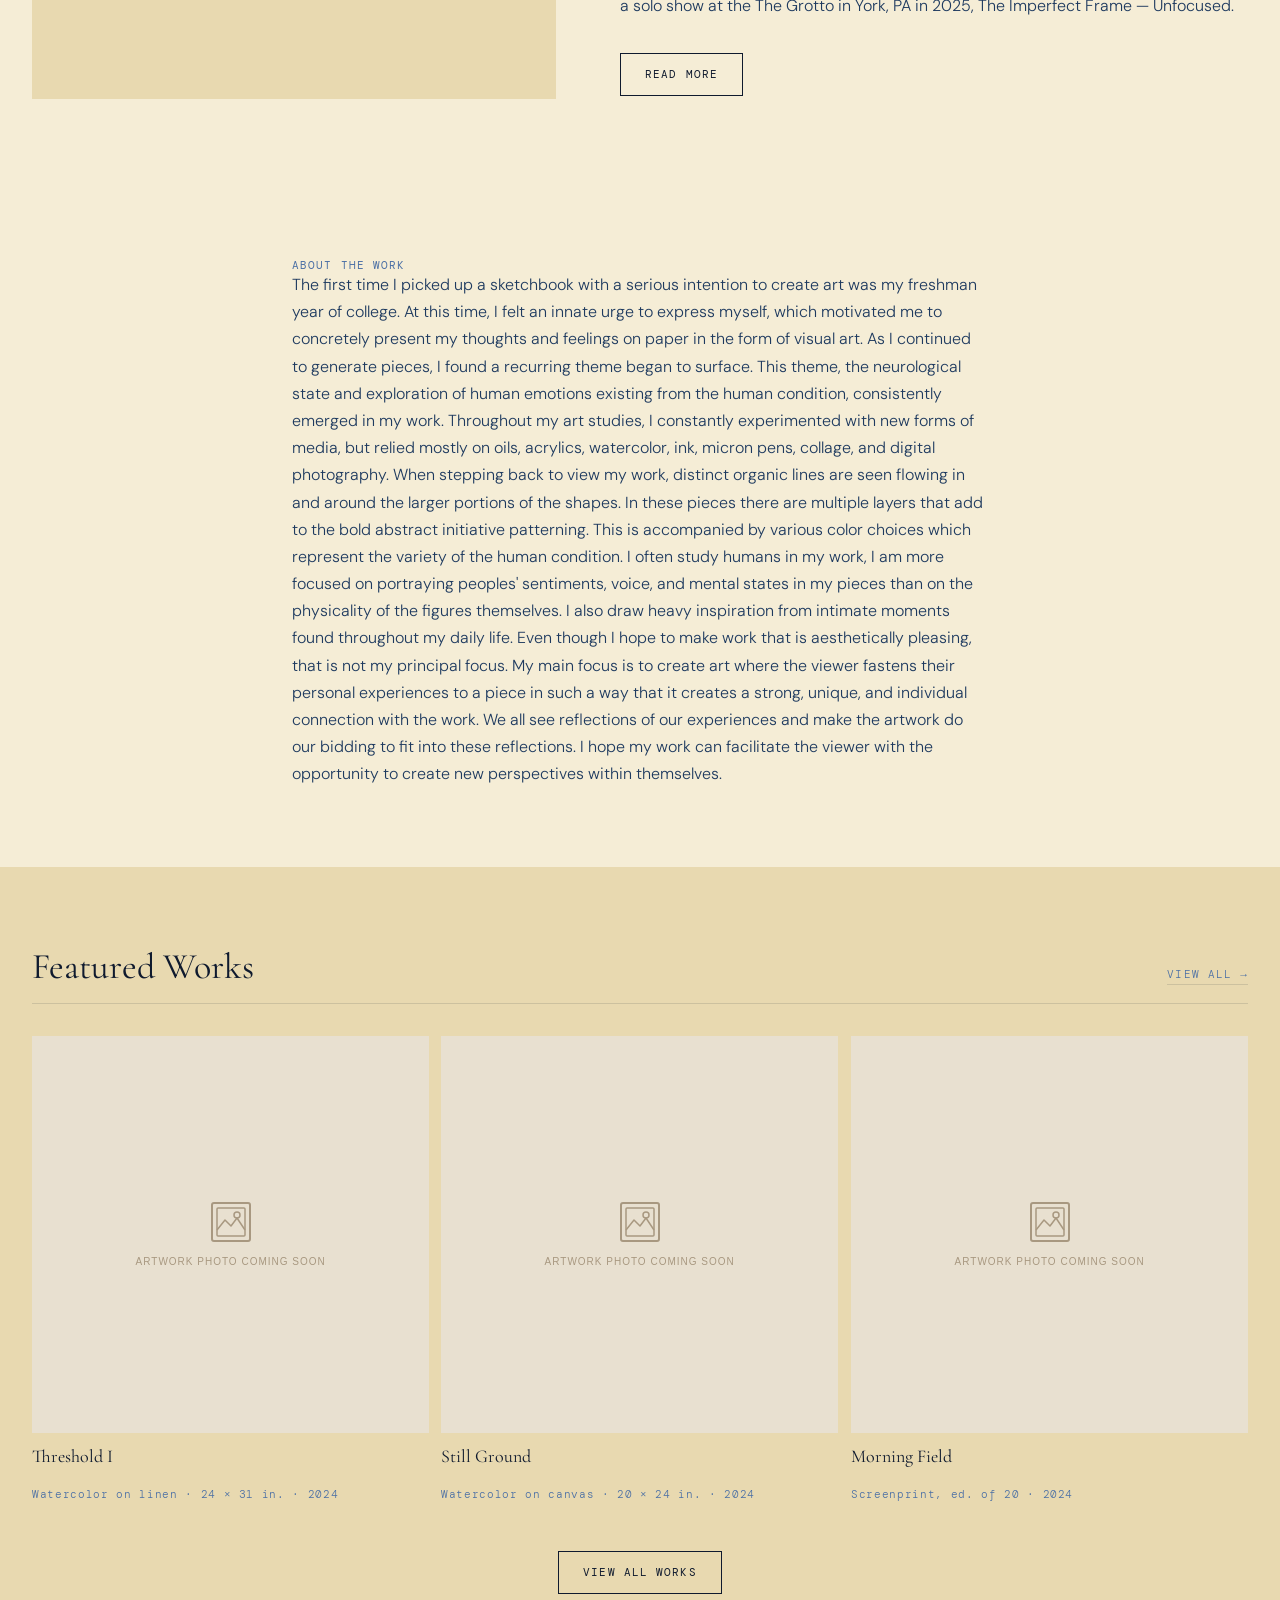
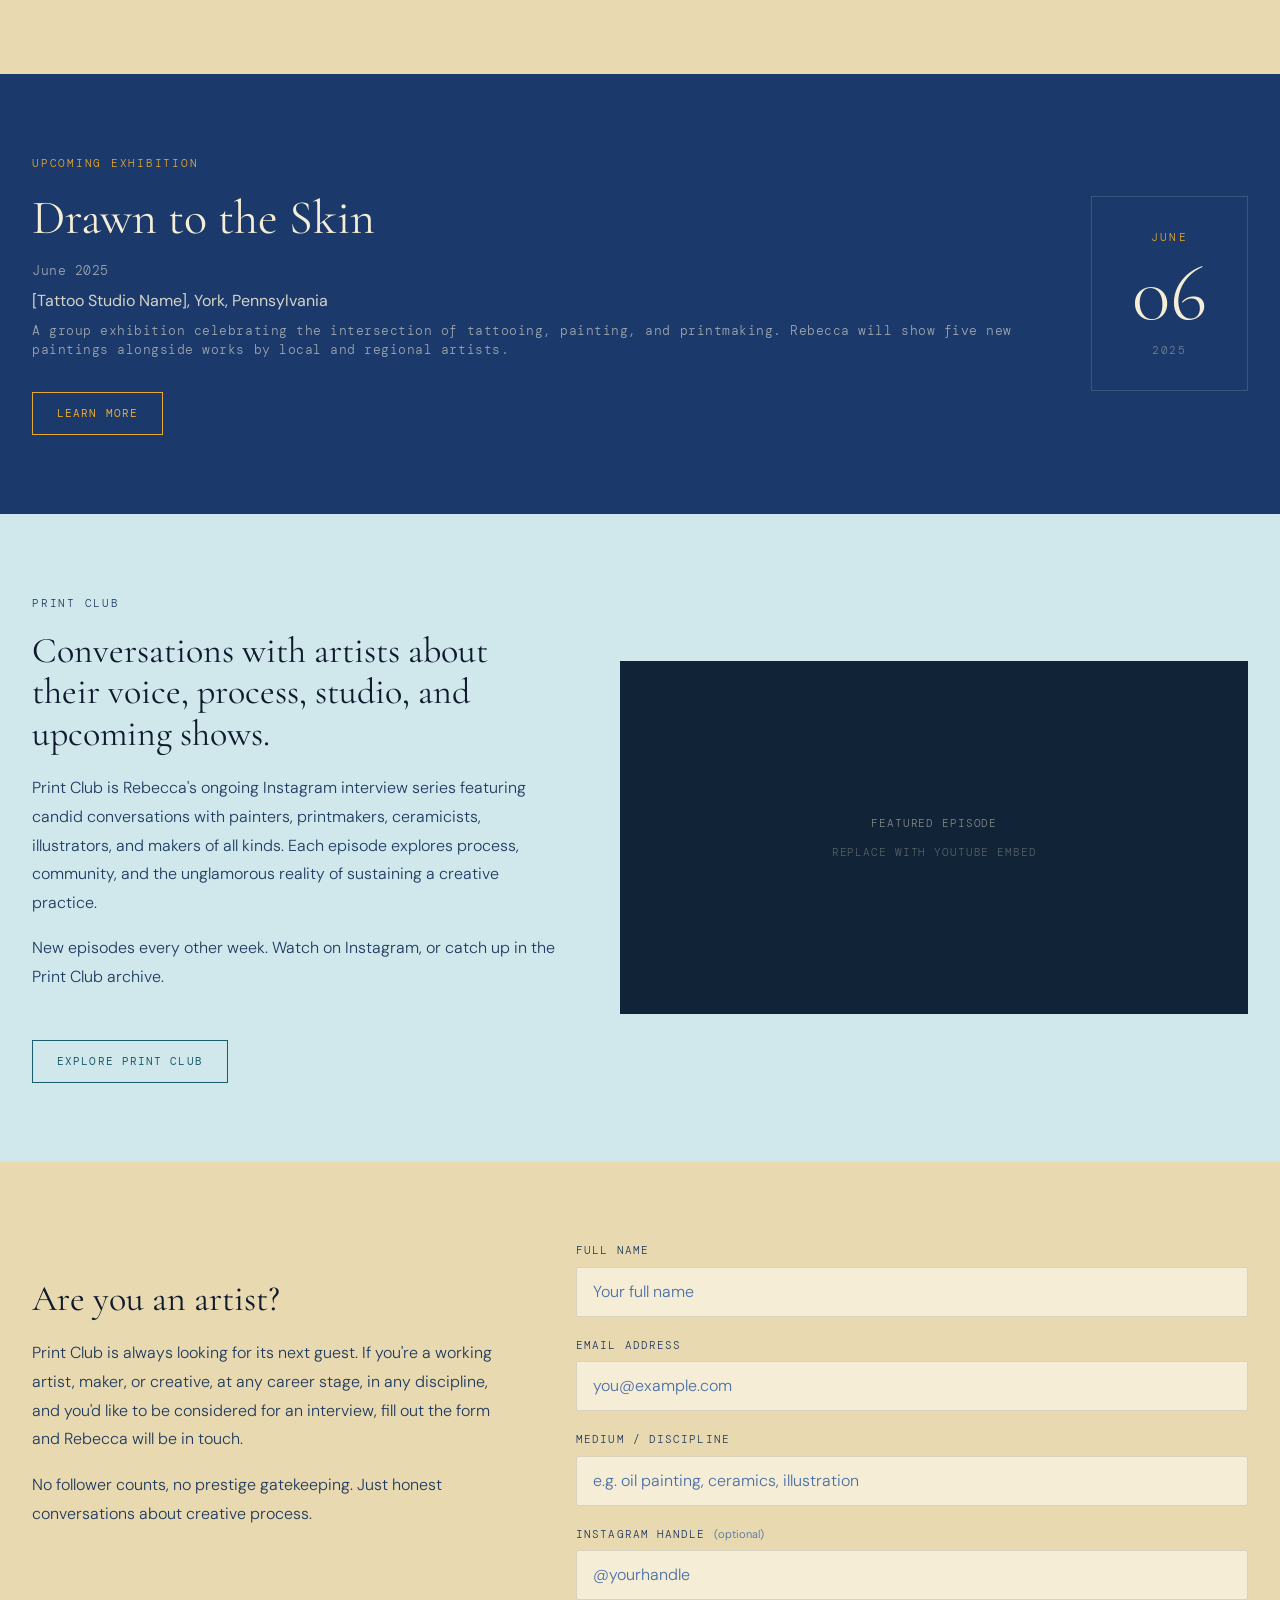
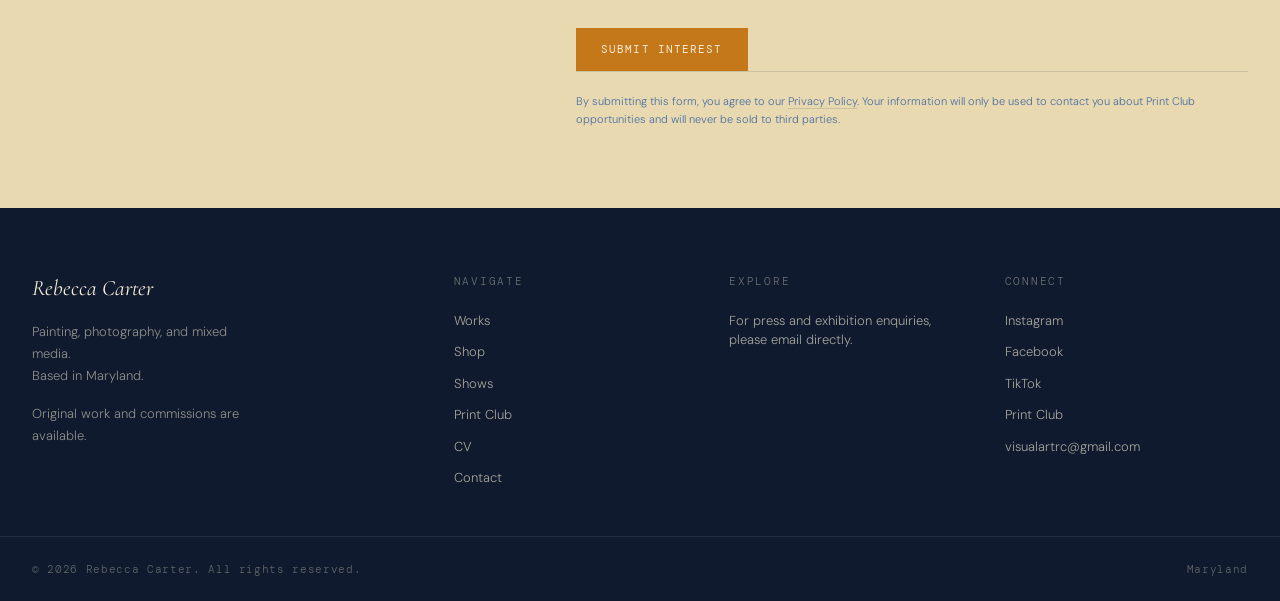
==== commit cdd36e0c: "Replace the About the Artist bio with Rebecca's updated version The new bio adds "with honors, Summa" ====
--- a/index.html
+++ b/index.html
@@ -108,17 +108,9 @@
               Painter. Photographer.<br />Mixed media artist.
             </h2>
 
-            <!-- REWRITE PENDING: Rebecca will supply new bio copy -->
             <p class="reveal reveal-delay-2" id="aboutBlurb">
-              Rebecca Carter graduated from York College of Pennsylvania, earning a Bachelor
-              of Arts Degree with a major in Fine Art. She has earned minors in Art History,
-              Photography, Visual Communication, and Speech Communication. Her membership
-              in the honor societies of Phi Theta Kappa and Delta Alpha Pi afforded her an
-              opportunity to receive competitive awards such as the All-Maryland Academic
-              Scholarship, as well as the Coca Cola Gold Scholar. In addition to this, she
-              was inducted into the Alpha Chi National Honor Society.
+              Rebecca Carter graduated with honors, Summa Cum Laude, from York College of Pennsylvania earning a Bachelor of Arts Degree with a major in Fine Art. She has earned minors in Art History, Photography, Visual Communication, and Speech Communication. Her membership in the honor societies of Phi Theta Kappa and Delta Alpha Pi afforded her an opportunity to receive competitive awards such as the All-Maryland Academic Scholarship, as well as the Coca Cola Gold Scholar. In addition to this, she was inducted into the Alpha Chi National Honor Society. Three of her mixed media pieces were selected into the distinguished Emerging Visions: Undergraduate Juried Show in 2019 at Creative York, York, PA. This series was awarded Best in Show in that exhibition. Additionally, she had her work featured on the cover of The York Review (Vol. 26, 2020) and one of her paintings was selected to hang as a banner design in the WeCo District of downtown York, PA. Most recently, Rebecca had a group show in The Art Lab at Creative York in York, PA, A Year in the Making in 2024, Returning: Alumni an Exhibition in Gallery Hall at Marketview Art in York, PA, 2024, and a solo show at the The Grotto in York, PA in 2025, The Imperfect Frame — Unfocused.
             </p>
-            <!-- /REWRITE PENDING -->
 
             <a href="pages/cv.html"
                class="btn reveal reveal-delay-3"
